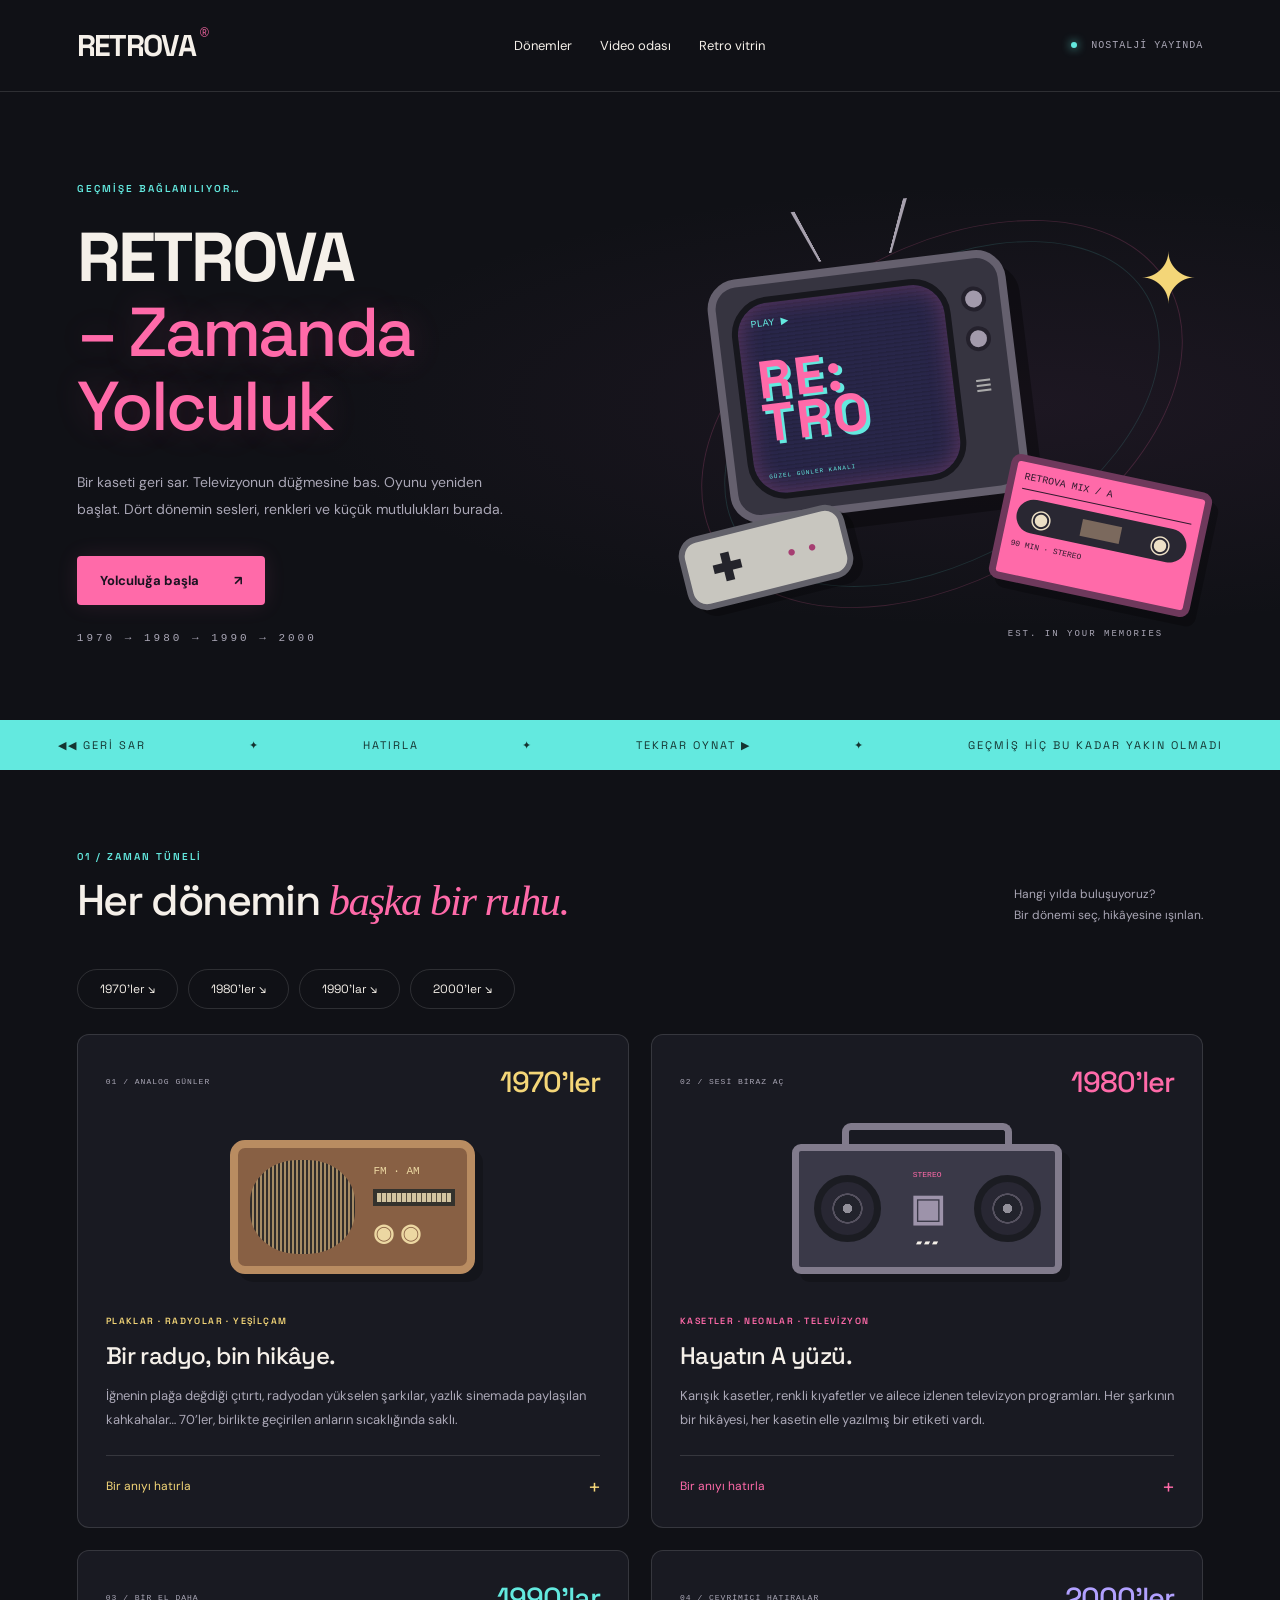
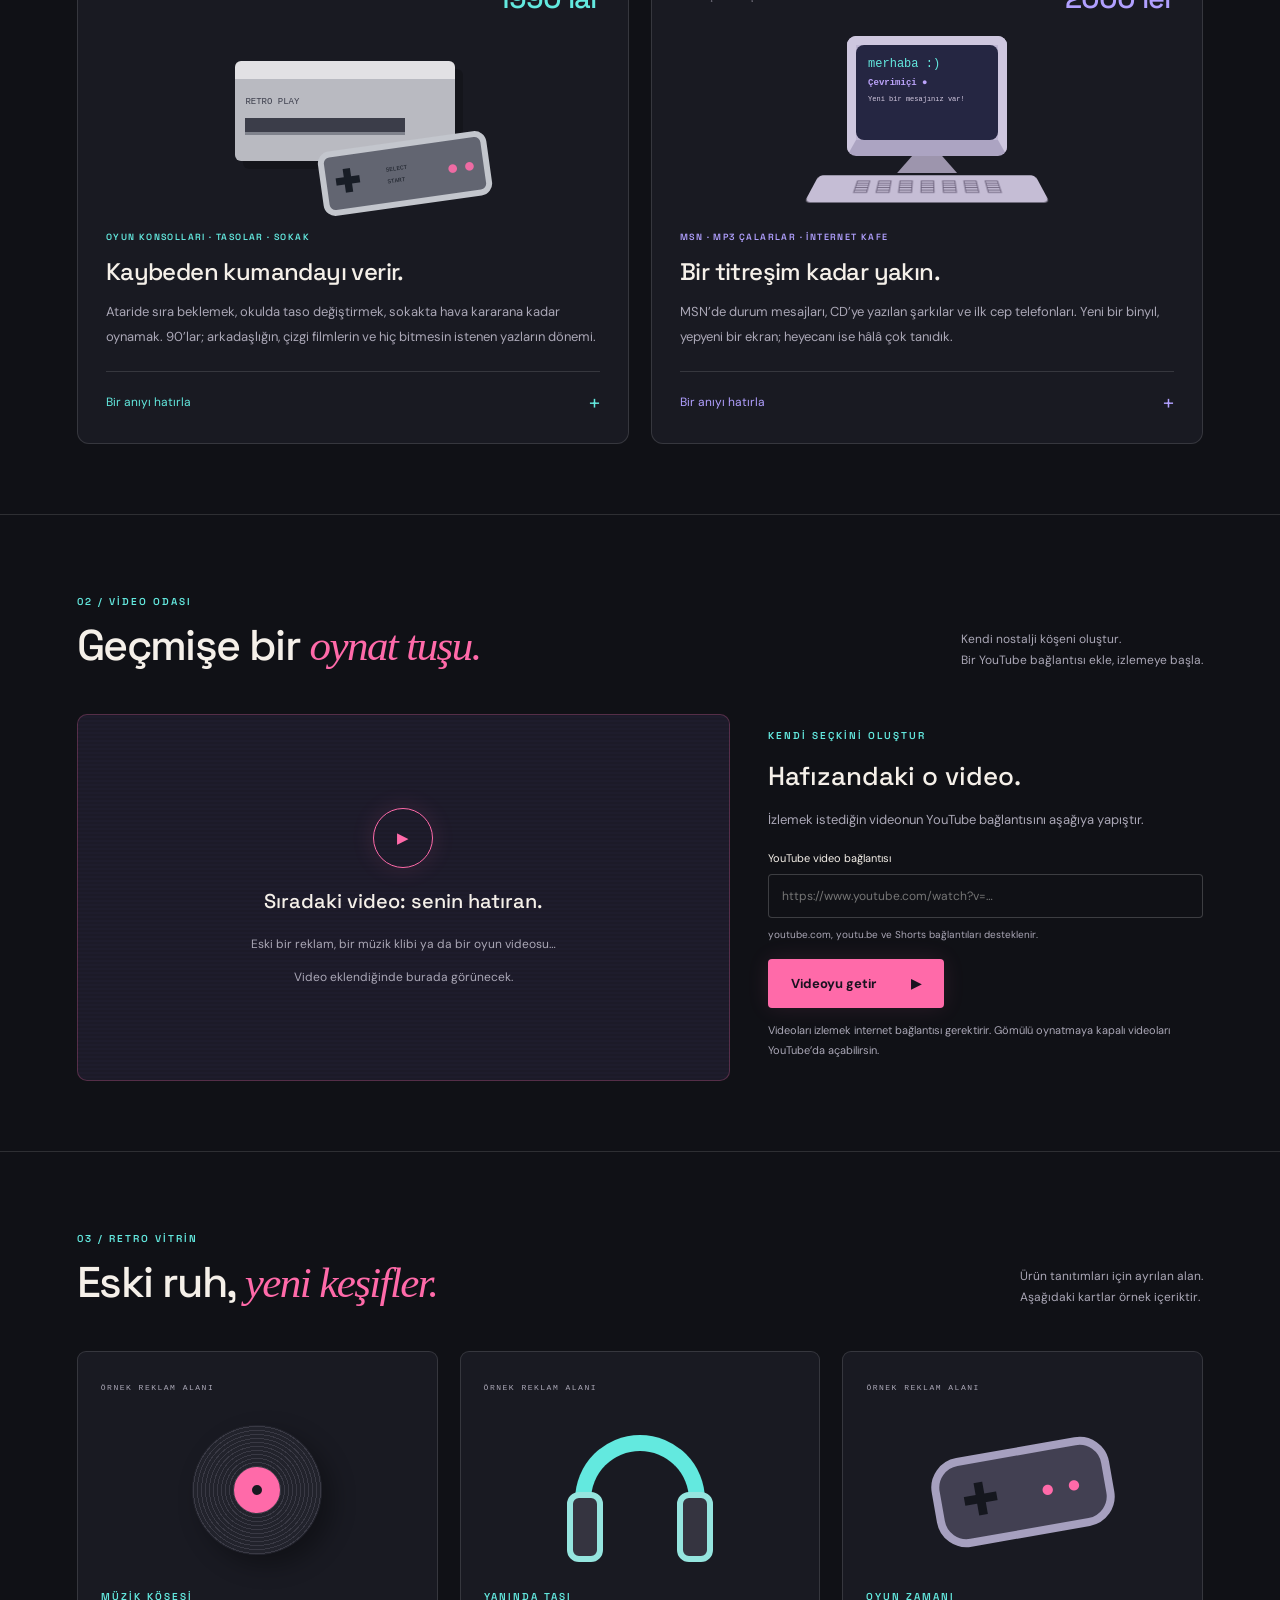
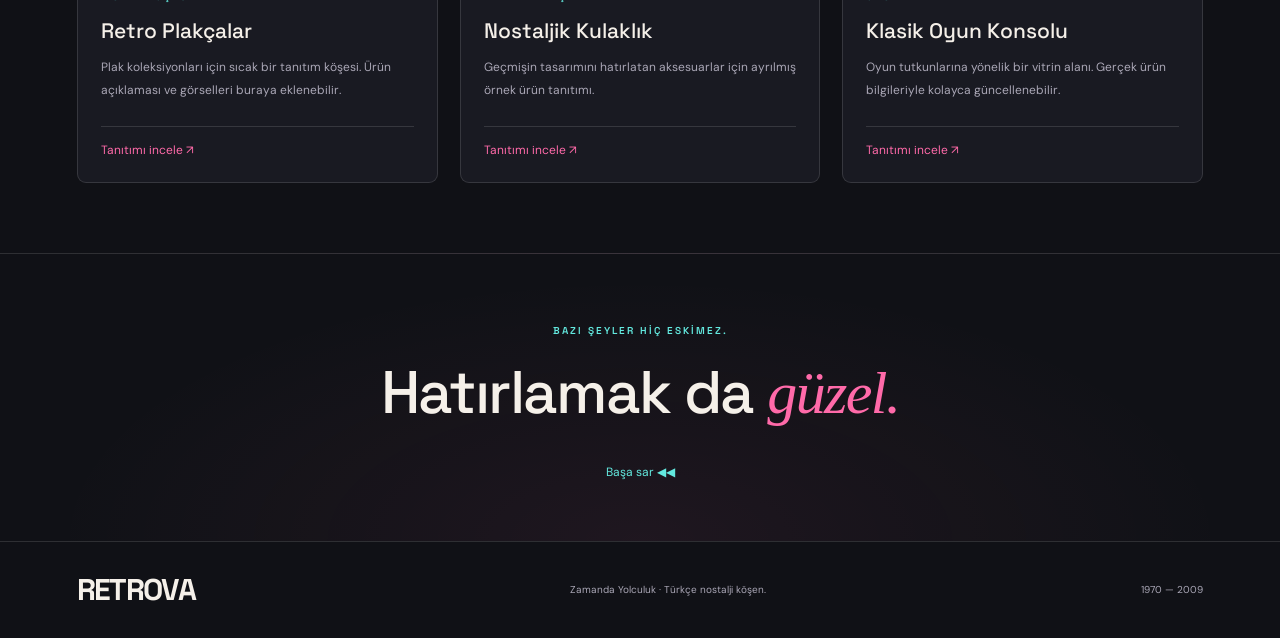
==== index.html @ 40bcacdd "Add files via upload" ====
<!DOCTYPE html>
<html lang="tr">
<head>
  <meta charset="UTF-8">
  <meta name="viewport" content="width=device-width, initial-scale=1.0">
  <meta name="description" content="RETROVA – Zamanda Yolculuk. 1970’lerden 2000’lere müzik, televizyon, oyun ve teknoloji nostaljisi.">
  <title>RETROVA – Zamanda Yolculuk</title>
  <link rel="stylesheet" href="style.css">
  <script src="script.js" defer></script>
</head>
<body>
  <a class="skip-link" href="#donemler">İçeriğe geç</a>
  <header class="header">
    <a class="logo" href="#baslangic">RETROVA<span>®</span></a>
    <nav aria-label="Ana menü"><a href="#donemler">Dönemler</a><a href="#video">Video odası</a><a href="#vitrin">Retro vitrin</a></nav>
    <span class="on-air"><i></i> NOSTALJİ YAYINDA</span>
  </header>
  <main>
    <section class="hero" id="baslangic">
      <div class="hero-copy"><p class="eyebrow">GEÇMİŞE BAĞLANILIYOR…</p><h1>RETROVA <span>– Zamanda<br>Yolculuk</span></h1><p class="intro">Bir kaseti geri sar. Televizyonun düğmesine bas. Oyunu yeniden başlat. Dört dönemin sesleri, renkleri ve küçük mutlulukları burada.</p><a class="button primary" href="#donemler">Yolculuğa başla <span>↗</span></a><p class="hero-note">1970 → 1980 → 1990 → 2000</p></div>
      <div class="hero-art" role="img" aria-label="Neon ışıklı retro televizyon, kaset ve oyun kumandası illüstrasyonu">
        <div class="orbit"></div><span class="art-star">✦</span><div class="tv"><div class="antenna"></div><div class="tv-screen"><span>PLAY ▶</span><strong>RE:<br>TRO</strong><small>GÜZEL GÜNLER KANALI</small></div><div class="tv-controls"><i></i><i></i><b>≡</b></div></div><div class="cassette"><span>RETROVA MIX / A</span><div class="tape-reels">◉ <i></i> ◉</div><small>90 MIN · STEREO</small></div><div class="controller"><b>✚</b><span>● ●</span></div><span class="art-label">EST. IN YOUR MEMORIES</span>
      </div>
    </section>
    <div class="marquee" aria-hidden="true"><span>◀◀ GERİ SAR</span>✦<span>HATIRLA</span>✦<span>TEKRAR OYNAT ▶</span>✦<span>GEÇMİŞ HİÇ BU KADAR YAKIN OLMADI</span></div>
    <section class="section" id="donemler"><div class="section-heading"><div><p class="eyebrow">01 / ZAMAN TÜNELİ</p><h2>Her dönemin <em>başka bir ruhu.</em></h2></div><p>Hangi yılda buluşuyoruz?<br>Bir dönemi seç, hikâyesine ışınlan.</p></div>
      <div class="era-nav" aria-label="Döneme git"><a href="#yetmis">1970’ler ↘</a><a href="#seksen">1980’ler ↘</a><a href="#doksan">1990’lar ↘</a><a href="#ikibin">2000’ler ↘</a></div>
      <div class="era-grid">
        <article class="era-card seventies" id="yetmis"><div class="era-top"><span>01 / ANALOG GÜNLER</span><b>1970’ler</b></div><div class="object radio" role="img" aria-label="Ahşap eski radyo"><div class="radio-speaker"></div><div class="radio-panel"><span>FM · AM</span><i></i><b>◉ ◉</b></div></div><p class="tag">PLAKLAR · RADYOLAR · YEŞİLÇAM</p><h3>Bir radyo, bin hikâye.</h3><p>İğnenin plağa değdiği çıtırtı, radyodan yükselen şarkılar, yazlık sinemada paylaşılan kahkahalar… 70’ler, birlikte geçirilen anların sıcaklığında saklı.</p><button class="memory-button" data-era="70" aria-expanded="false" aria-controls="ani70">Bir anıyı hatırla <span>+</span></button><p class="era-memory" id="ani70" hidden>Radyoda sevdiğin şarkı başlayınca evdeki herkese “Biraz sessiz!” demek…</p></article>
        <article class="era-card eighties" id="seksen"><div class="era-top"><span>02 / SESİ BİRAZ AÇ</span><b>1980’ler</b></div><div class="object boombox" role="img" aria-label="İki hoparlörlü kasetçalar"><div class="boom-handle"></div><i></i><div class="boom-center"><span>STEREO</span><b>▣</b><small>▰ ▰ ▰</small></div><i></i></div><p class="tag">KASETLER · NEONLAR · TELEVİZYON</p><h3>Hayatın A yüzü.</h3><p>Karışık kasetler, renkli kıyafetler ve ailece izlenen televizyon programları. Her şarkının bir hikâyesi, her kasetin elle yazılmış bir etiketi vardı.</p><button class="memory-button" data-era="80" aria-expanded="false" aria-controls="ani80">Bir anıyı hatırla <span>+</span></button><p class="era-memory" id="ani80" hidden>Kasetin sarkan bandını bir kalemle sabırla geri sarmak… Müzik biraz da emekti.</p></article>
        <article class="era-card nineties" id="doksan"><div class="era-top"><span>03 / BİR EL DAHA</span><b>1990’lar</b></div><div class="object console" role="img" aria-label="Kartuşlu oyun konsolu ve kumandası"><div class="console-body"><span>RETRO PLAY</span><i></i><b>●</b></div><div class="gamepad"><b>✚</b><small>SELECT START</small><span>● ●</span></div></div><p class="tag">OYUN KONSOLLARI · TASOLAR · SOKAK</p><h3>Kaybeden kumandayı verir.</h3><p>Ataride sıra beklemek, okulda taso değiştirmek, sokakta hava kararana kadar oynamak. 90’lar; arkadaşlığın, çizgi filmlerin ve hiç bitmesin istenen yazların dönemi.</p><button class="memory-button" data-era="90" aria-expanded="false" aria-controls="ani90">Bir anıyı hatırla <span>+</span></button><p class="era-memory" id="ani90" hidden>Oyun açılmadığında kartuşu çıkarıp yeniden takmak ve bu kez çalışmasını umut etmek…</p></article>
        <article class="era-card thousands" id="ikibin"><div class="era-top"><span>04 / ÇEVRİMİÇİ HATIRALAR</span><b>2000’ler</b></div><div class="object computer" role="img" aria-label="Eski masaüstü bilgisayar"><div class="monitor"><div><span>merhaba :)</span><b>Çevrimiçi ●</b><small>Yeni bir mesajınız var!</small></div></div><div class="monitor-foot"></div><div class="keyboard">▤ ▤ ▤ ▤ ▤ ▤ ▤</div></div><p class="tag">MSN · MP3 ÇALARLAR · İNTERNET KAFE</p><h3>Bir titreşim kadar yakın.</h3><p>MSN’de durum mesajları, CD’ye yazılan şarkılar ve ilk cep telefonları. Yeni bir binyıl, yepyeni bir ekran; heyecanı ise hâlâ çok tanıdık.</p><button class="memory-button" data-era="00" aria-expanded="false" aria-controls="ani00">Bir anıyı hatırla <span>+</span></button><p class="era-memory" id="ani00" hidden>Çevrimiçi olmasını beklediğin arkadaşından gelen o ilk titreşim…</p></article>
      </div>
    </section>
    <section class="video-section section" id="video"><div class="section-heading"><div><p class="eyebrow">02 / VİDEO ODASI</p><h2>Geçmişe bir <em>oynat tuşu.</em></h2></div><p>Kendi nostalji köşeni oluştur.<br>Bir YouTube bağlantısı ekle, izlemeye başla.</p></div><div class="video-layout"><div class="video-stage" id="video-stage"><div class="video-placeholder"><span class="play-symbol">▶</span><h3>Sıradaki video: senin hatıran.</h3><p>Eski bir reklam, bir müzik klibi ya da bir oyun videosu…</p><small>Video eklendiğinde burada görünecek.</small></div></div><div class="video-settings"><span class="tag">KENDİ SEÇKİNİ OLUŞTUR</span><h3>Hafızandaki o video.</h3><p>İzlemek istediğin videonun YouTube bağlantısını aşağıya yapıştır.</p><form id="video-form"><label for="video-url">YouTube video bağlantısı</label><input type="url" id="video-url" placeholder="https://www.youtube.com/watch?v=…" required aria-describedby="video-help video-message"><small id="video-help">youtube.com, youtu.be ve Shorts bağlantıları desteklenir.</small><button class="button primary" type="submit">Videoyu getir <span>▶</span></button></form><p id="video-message" role="status" class="form-message"></p><p class="video-info">Videoları izlemek internet bağlantısı gerektirir. Gömülü oynatmaya kapalı videoları YouTube’da açabilirsin.</p><a id="youtube-link" class="text-link" hidden target="_blank" rel="noopener noreferrer">YouTube’da aç ↗</a></div></div></section>
    <section class="section" id="vitrin"><div class="section-heading"><div><p class="eyebrow">03 / RETRO VİTRİN</p><h2>Eski ruh, <em>yeni keşifler.</em></h2></div><p>Ürün tanıtımları için ayrılan alan.<br>Aşağıdaki kartlar örnek içeriktir.</p></div><div class="products"><article class="product"><span class="ad-label">ÖRNEK REKLAM ALANI</span><div class="product-art vinyl" aria-hidden="true"><i></i></div><span class="tag">MÜZİK KÖŞESİ</span><h3>Retro Plakçalar</h3><p>Plak koleksiyonları için sıcak bir tanıtım köşesi. Ürün açıklaması ve görselleri buraya eklenebilir.</p><button class="product-button" data-product="Retro Plakçalar">Tanıtımı incele ↗</button></article><article class="product"><span class="ad-label">ÖRNEK REKLAM ALANI</span><div class="product-art headphones" aria-hidden="true"><i></i><b></b></div><span class="tag">YANINDA TAŞI</span><h3>Nostaljik Kulaklık</h3><p>Geçmişin tasarımını hatırlatan aksesuarlar için ayrılmış örnek ürün tanıtımı.</p><button class="product-button" data-product="Nostaljik Kulaklık">Tanıtımı incele ↗</button></article><article class="product"><span class="ad-label">ÖRNEK REKLAM ALANI</span><div class="product-art mini-game" aria-hidden="true"><span>✚</span><b>● ●</b></div><span class="tag">OYUN ZAMANI</span><h3>Klasik Oyun Konsolu</h3><p>Oyun tutkunlarına yönelik bir vitrin alanı. Gerçek ürün bilgileriyle kolayca güncellenebilir.</p><button class="product-button" data-product="Klasik Oyun Konsolu">Tanıtımı incele ↗</button></article></div></section>
    <section class="closing"><p class="eyebrow">BAZI ŞEYLER HİÇ ESKİMEZ.</p><h2>Hatırlamak da <em>güzel.</em></h2><a href="#baslangic">Başa sar ◀◀</a></section>
  </main>
  <footer><a href="#baslangic" class="logo">RETROVA</a><p>Zamanda Yolculuk · Türkçe nostalji köşen.</p><span>1970 — 2009</span></footer>
  <dialog id="product-dialog"><button class="dialog-close" aria-label="Tanıtımı kapat">✕</button><p class="eyebrow">ÖRNEK ÜRÜN TANITIMI</p><h2 id="product-title"></h2><p>Bu kart, reklam bölümünün nasıl görüneceğini göstermek için hazırlanmıştır. Gerçek bir satış veya sponsor bağlantısı içermez.</p><p>Ürün fotoğrafı, açıklama, fiyat ve mağaza bağlantısı bu alana eklenebilir.</p><button class="button primary dialog-done">Tamam</button></dialog>
</body></html>
---- style.css ----
@import url('https://fonts.googleapis.com/css2?family=Space+Grotesk:wght@400;500;600;700&family=DM+Sans:wght@400;500;600;700&display=swap');
:root{--bg:#101116;--panel:#191a22;--text:#f5f0e9;--muted:#aaa7b6;--pink:#ff6aa9;--cyan:#63e9df;--yellow:#f4d678;--line:#ffffff20}*{box-sizing:border-box}html{scroll-behavior:smooth;scroll-padding-top:24px}body{margin:0;background:var(--bg);color:var(--text);font:15px 'DM Sans',sans-serif}a{color:inherit;text-decoration:none}button,input{font:inherit}button,a,input{ -webkit-tap-highlight-color:transparent}button{cursor:pointer}a:focus-visible,button:focus-visible,input:focus-visible{outline:3px solid var(--cyan);outline-offset:5px}[hidden]{display:none!important}.skip-link{position:fixed;top:-100px;left:20px;background:var(--cyan);color:var(--bg);padding:15px;z-index:20}.skip-link:focus{top:10px}.header{max-width:1400px;margin:auto;padding:26px 6%;display:flex;align-items:center;justify-content:space-between;border-bottom:1px solid var(--line);gap:20px}.logo{font:700 30px 'Space Grotesk',sans-serif;letter-spacing:-1.7px}.logo span{font:12px sans-serif;vertical-align:top;color:var(--pink);margin-left:5px}nav{display:flex;gap:28px;font-size:13px}nav a:hover{color:var(--pink)}.on-air{font:10px monospace;letter-spacing:1px;color:var(--muted)}.on-air i{display:inline-block;width:6px;height:6px;border-radius:50%;background:var(--cyan);box-shadow:0 0 10px var(--cyan);margin-right:7px}.hero{max-width:1400px;margin:auto;padding:80px 6% 65px;display:grid;grid-template-columns:1.1fr 1fr;gap:30px;align-items:center;background:radial-gradient(ellipse at 80% 50%,#78407620,transparent 50%)}.eyebrow,.tag{font:10px 'Space Grotesk',sans-serif;letter-spacing:2px;color:var(--cyan);font-weight:600}.hero h1{font:700 clamp(44px,5.4vw,77px)/1.08 'Space Grotesk',sans-serif;letter-spacing:-3px;margin:25px 0}.hero h1>span{display:block;font-weight:500;color:var(--pink);text-shadow:0 0 35px #ff6aa929}.intro{max-width:440px;color:var(--muted);line-height:1.9;font-size:14px}.button{display:inline-flex;align-items:center;justify-content:space-between;gap:35px;border:0;padding:16px 23px;border-radius:4px;font-size:13px;font-weight:700}.primary{background:var(--pink);color:#1a1220;box-shadow:0 0 22px #ff6aa91c}.primary:hover{background:#ff8fbe}.hero .button{margin-top:20px}.hero-note{font:11px monospace;letter-spacing:3px;color:var(--muted);margin-top:27px}.hero-art{position:relative;height:390px;isolation:isolate}.orbit{position:absolute;inset:0;border:1px solid #ff6aa92f;border-radius:50%;transform:rotate(-30deg) scaleY(.85)}.orbit:after{content:'';position:absolute;inset:23px;border:1px solid #63e9df22;border-radius:50%}.tv{position:absolute;left:7%;top:45px;width:300px;height:245px;background:#363440;border:8px solid #65606e;border-radius:30px;display:flex;gap:10px;padding:13px;box-shadow:12px 16px 0 #0005;transform:rotate(-7deg)}.antenna{position:absolute;width:90px;height:55px;border-left:3px solid #a6a0ad;border-right:3px solid #a6a0ad;transform:perspective(50px) rotateX(-25deg);top:-63px;left:100px}.tv-screen{flex:1;border-radius:38px;background:repeating-linear-gradient(0deg,#282649 0px,#282649 2px,#242240 3px,#242240 4px);border:6px solid #17171d;padding:14px;display:flex;flex-direction:column;justify-content:space-between;overflow:hidden;box-shadow:inset 0 0 25px #ff6aa944}.tv-screen>span{font:10px monospace;color:var(--cyan)}.tv-screen strong{font:700 53px/.82 'Space Grotesk';letter-spacing:3px;color:var(--pink);text-shadow:3px 3px var(--cyan)}.tv-screen small{font:6px monospace;letter-spacing:1px;color:var(--cyan)}.tv-controls{width:28px;display:flex;align-items:center;flex-direction:column;gap:15px;padding-top:15px}.tv-controls i{width:25px;height:25px;background:#a29aab;border:4px solid #24212c;border-radius:50%}.tv-controls b{font-size:29px;color:#aaa}.cassette{position:absolute;right:0;bottom:10px;width:205px;height:127px;background:var(--pink);border:7px solid #6e395c;border-radius:10px;padding:9px;color:#311a2e;transform:rotate(12deg);box-shadow:8px 8px #0004}.cassette>span{font:10px monospace;border-bottom:1px solid #311a2e;display:block;padding-bottom:6px}.tape-reels{display:flex;align-items:center;justify-content:space-around;background:#292732;color:#ece0c6;margin-top:8px;border-radius:20px;font-size:25px;height:34px}.tape-reels i{width:40px;height:17px;background:#7b695d}.cassette small{font:8px monospace}.controller{position:absolute;bottom:14px;left:0;background:#c8c6bf;border:6px solid #62616a;border-radius:20px;width:170px;height:75px;transform:rotate(-14deg);display:flex;align-items:center;justify-content:space-around;box-shadow:8px 8px #0004}.controller b{color:#24242b;font-size:37px}.controller span{color:#a63e72;letter-spacing:4px}.art-star{position:absolute;right:5px;top:15px;color:var(--yellow);font-size:70px}.art-label{position:absolute;bottom:-30px;right:40px;font:9px monospace;letter-spacing:2px;color:var(--muted)}.marquee{display:flex;justify-content:space-around;gap:24px;padding:18px;background:var(--cyan);color:#153531;font:11px 'Space Grotesk';letter-spacing:2px;white-space:nowrap;overflow:hidden}.section{max-width:1400px;margin:auto;padding:70px 6%}.section-heading{display:flex;justify-content:space-between;align-items:end;gap:25px;margin-bottom:30px}h2{font:500 clamp(28px,3.4vw,43px)/1.2 'Space Grotesk';letter-spacing:-1.6px;margin:12px 0}h2 em{font-family:Georgia,serif;font-weight:400;color:var(--pink)}.section-heading>p{font-size:12px;line-height:1.8;color:var(--muted)}.era-nav{display:flex;gap:10px;flex-wrap:wrap;margin-bottom:25px}.era-nav a{font:12px 'Space Grotesk';padding:11px 22px;border:1px solid var(--line);border-radius:30px}.era-nav a:hover{background:var(--cyan);color:var(--bg)}.era-grid{display:grid;grid-template-columns:1fr 1fr;gap:22px}.era-card{border:1px solid var(--line);border-radius:12px;padding:28px;background:var(--panel);scroll-margin-top:24px;--accent:var(--yellow)}.eighties{--accent:var(--pink)}.nineties{--accent:var(--cyan)}.thousands{--accent:#b1a0ff}.era-top{display:flex;justify-content:space-between;align-items:center;gap:15px}.era-top>span{font:8px monospace;letter-spacing:1px;color:var(--muted)}.era-top>b{font:500 29px 'Space Grotesk';letter-spacing:-1px;color:var(--accent)}.era-card .tag{font-size:9px;color:var(--accent);letter-spacing:1.4px}.era-card h3{font:500 24px 'Space Grotesk';letter-spacing:-.6px;margin:13px 0}.era-card>p:not(.tag){font-size:13px;line-height:1.9;color:var(--muted)}.memory-button{display:flex;justify-content:space-between;align-items:center;width:100%;border:0;border-top:1px solid var(--line);background:transparent;color:var(--accent);font-size:12px;padding:17px 0 0;margin-top:22px}.memory-button span{font-size:20px}.era-memory{border-left:2px solid var(--accent);padding-left:15px}.object{height:170px;margin:20px auto 25px;position:relative;background:radial-gradient(ellipse,var(--accent),transparent 65%);background-size:100% 100%}.radio{width:245px;height:134px;background:#886044;border:8px solid #b98c61;border-radius:15px;display:flex;padding:12px;gap:18px;margin-top:40px;margin-bottom:41px;box-shadow:8px 8px #0003}.radio-speaker{width:105px;background:repeating-linear-gradient(90deg,#312d2a 0 2px,#a68c65 2px 4px);border-radius:45%}.radio-panel{flex:1;display:flex;flex-direction:column;justify-content:space-around;color:#ecd7a2}.radio-panel span{font:11px monospace}.radio-panel i{height:17px;background:repeating-linear-gradient(90deg,#d2c4a0 0 4px,#554c3d 4px 5px);border:4px solid #34322d}.radio-panel b{font-size:24px}.boombox{display:flex;align-items:center;justify-content:space-around;width:270px;height:130px;margin-top:44px;margin-bottom:41px;background:#3a3948;border:7px solid #817b8c;border-radius:9px;box-shadow:8px 8px #0003}.boom-handle{position:absolute;top:-28px;left:43px;right:43px;height:25px;border:7px solid #817b8c;border-bottom:0;border-radius:9px 9px 0 0}.boombox>i{width:67px;height:67px;border:7px solid #1b1c22;border-radius:50%;background:radial-gradient(#92909a 0 12%,#22232c 13% 35%,#55515f 36% 40%,#282733 41%)}.boom-center{display:flex;flex-direction:column;align-items:center;gap:5px}.boom-center span{font:8px monospace;color:var(--pink)}.boom-center b{font-size:37px;color:#9d93aa}.boom-center small{font-size:8px}.console{width:265px;background:none}.console-body{position:absolute;left:15px;top:25px;width:220px;height:100px;background:#b9bac1;border-top:18px solid #e2e1e4;border-radius:6px;padding:10px;color:#3c3e4c;box-shadow:8px 8px #0003}.console-body span{font:9px monospace}.console-body i{display:block;width:160px;height:17px;margin-top:9px;background:#3b3d49;border-bottom:3px solid #7f828c}.console-body>b{position:absolute;right:10px;bottom:12px;color:#ff5c8e;font-size:10px}.gamepad{position:absolute;right:-5px;bottom:0;width:170px;height:65px;background:#626571;border:6px solid #c3c6cd;border-radius:12px;display:flex;align-items:center;justify-content:space-between;padding:8px;color:#181d26;transform:rotate(-8deg)}.gamepad>b{font-size:31px}.gamepad>small{font:6px monospace;max-width:34px;line-height:2}.gamepad>span{font-size:20px;color:#ee6ba3}.computer{width:230px;background:none}.monitor{width:160px;height:120px;margin:auto;background:#beb6d3;border:9px solid #cec7df;border-bottom:16px solid #aca4c2;border-radius:9px}.monitor>div{height:100%;background:#252642;border-radius:8px;display:flex;flex-direction:column;padding:12px;gap:7px;font-family:monospace}.monitor span{color:var(--cyan);font-size:12px}.monitor b{font-size:9px;color:#bca4fb}.monitor small{font-size:7px;color:#d5cbe2}.monitor-foot{height:17px;width:60px;margin:auto;background:#9d95ad;clip-path:polygon(25% 0,75% 0,100% 100%,0 100%)}.keyboard{background:#c5bdd5;color:#6e647e;text-align:center;font-size:18px;border-radius:5px;transform:perspective(100px) rotateX(25deg);height:30px}.video-section{border-top:1px solid var(--line);border-bottom:1px solid var(--line)}.video-layout{display:grid;grid-template-columns:1.5fr 1fr;gap:38px;align-items:center}.video-stage{aspect-ratio:16/9;border:1px solid #ff6aa940;border-radius:10px;overflow:hidden;background:repeating-linear-gradient(0deg,#1c1a28 0 2px,#1e1c2c 2px 4px);display:grid;place-items:center}.video-placeholder{text-align:center;padding:20px}.play-symbol{display:grid;place-items:center;width:60px;height:60px;border:1px solid var(--pink);border-radius:50%;margin:auto;color:var(--pink);box-shadow:0 0 25px #ff6aa91f}.video-placeholder h3{font:500 20px 'Space Grotesk'}.video-placeholder p,.video-placeholder small{color:var(--muted);font-size:12px;line-height:1.7}.video-stage iframe{width:100%;height:100%;border:0}.video-settings h3{font:500 26px 'Space Grotesk';margin:15px 0}.video-settings p{font-size:13px;line-height:1.8;color:var(--muted)}label{font-size:11px;display:block;margin:20px 0 9px}input{width:100%;background:#101116;border:1px solid #ffffff30;color:var(--text);padding:13px;border-radius:4px;min-width:0;font-size:12px}form small{display:block;color:var(--muted);font-size:10px;line-height:1.5;margin:9px 0 17px}.video-info{font-size:11px!important}.form-message{color:var(--cyan)!important}.text-link{font-size:12px;color:var(--pink);text-decoration:underline}.products{display:grid;grid-template-columns:repeat(3,1fr);gap:22px}.product{border:1px solid var(--line);background:var(--panel);border-radius:9px;padding:23px}.ad-label{font:8px monospace;letter-spacing:1.5px;color:var(--muted)}.product h3{font:500 21px 'Space Grotesk';margin:12px 0}.product>p{font-size:12px;color:var(--muted);line-height:1.9}.product-button{border:0;border-top:1px solid var(--line);background:transparent;color:var(--pink);padding:15px 0 0;text-align:left;width:100%;margin-top:12px;font-size:12px}.product-art{height:160px;margin:15px auto;position:relative}.vinyl{display:grid;place-items:center}.vinyl i{width:130px;height:130px;border-radius:50%;background:repeating-radial-gradient(#22232c 0 3px,#393944 3px 4px);box-shadow:10px 10px 25px #0005;position:relative}.vinyl i:after{content:'';position:absolute;inset:42px;border:18px solid var(--pink);background:#181920;border-radius:50%}.headphones{width:130px;border:16px solid var(--cyan);border-bottom:0;border-radius:80px 80px 0 0;height:115px;margin-top:40px;margin-bottom:35px}.headphones i,.headphones b{position:absolute;bottom:-12px;background:#353440;border:6px solid #95e5df;width:36px;height:70px;border-radius:12px;left:-24px}.headphones b{left:auto;right:-24px}.mini-game{width:180px;height:90px;border:8px solid #a6a0bf;background:#424052;display:flex;align-items:center;justify-content:space-around;border-radius:30px;margin-top:52px;margin-bottom:48px;transform:rotate(-10deg)}.mini-game span{font-size:45px;color:#15171e}.mini-game b{font-size:24px;letter-spacing:3px;color:var(--pink)}.closing{padding:60px 6%;text-align:center;border-top:1px solid var(--line);background:radial-gradient(ellipse at bottom,#ff6aa910,transparent 65%)}.closing h2{font-size:clamp(35px,5vw,60px);margin:20px}.closing a{display:inline-block;margin-top:15px;color:var(--cyan);font-size:12px}footer{max-width:1400px;margin:auto;border-top:1px solid var(--line);padding:28px 6%;display:flex;justify-content:space-between;align-items:center;gap:20px}footer p,footer>span{font-size:10px;color:var(--muted)}dialog{max-width:480px;width:calc(100% - 32px);padding:36px;background:var(--panel);color:var(--text);border:1px solid var(--pink);border-radius:12px}dialog::backdrop{background:#000b;backdrop-filter:blur(5px)}dialog h2{font-size:28px}dialog>p:not(.eyebrow){font-size:14px;color:var(--muted);line-height:1.9}.dialog-close{position:absolute;right:13px;top:12px;background:transparent;color:var(--text);border:0;padding:6px}.dialog-done{margin-top:10px}@media(min-width:1500px){.hero{padding-top:100px;padding-bottom:90px}}@media(max-width:900px){.on-air{display:none}.hero{grid-template-columns:1fr 1fr;gap:10px;padding-top:55px}.hero-art{transform:scale(.82);transform-origin:center;min-width:340px;margin-left:-30px}.hero h1{font-size:48px}.section-heading{align-items:start}.section-heading>p{max-width:220px}.video-layout{grid-template-columns:1fr}.products{gap:12px}.product{padding:17px}}@media(max-width:650px){.header{padding:21px 5%;flex-wrap:wrap;justify-content:center;gap:18px}.logo{font-size:27px}nav{font-size:12px;gap:22px}.hero{padding:45px 6% 30px;grid-template-columns:1fr}.hero h1{font-size:51px}.hero-art{width:340px;min-width:0;max-width:100%;margin:0 auto;height:360px;transform:scale(.88)}.tv{width:280px;left:0}.cassette{right:-12px}.art-label{bottom:-20px;right:10px}.hero-note{font-size:10px;letter-spacing:2px}.marquee{justify-content:flex-start;font-size:9px}.section{padding:45px 6%}.section-heading{display:block;margin-bottom:24px}.section-heading>p{max-width:none}.era-grid,.products{grid-template-columns:1fr}.era-card{padding:23px}.era-nav{gap:7px}.era-nav a{padding:10px 13px;font-size:11px}.video-layout{gap:25px}.video-placeholder h3{font-size:17px}.video-placeholder p{font-size:11px}.play-symbol{height:43px;width:43px}.product{padding:24px}.product-art{margin-top:15px}.headphones{margin-top:40px}.mini-game{margin-top:52px}footer{flex-direction:column;text-align:center;gap:8px}.closing{padding:40px 6%}}@media(prefers-reduced-motion:reduce){html{scroll-behavior:auto}}

/* Pages hazırlığı: dar ekranlarda içerik taşmasını önle. */
.hero-copy,.hero-art,.era-card,.video-settings,.video-stage,.product{min-width:0}
.video-stage{width:100%}
.video-settings{overflow-wrap:anywhere}
@media(max-width:900px) and (min-width:651px){.hero{grid-template-columns:minmax(0,1.1fr) minmax(0,1fr)}.hero-art{min-width:0}.tv{max-width:90%}.hero h1{font-size:clamp(34px,5.2vw,48px)}}
@media(max-width:360px){.hero h1{font-size:clamp(38px,13vw,46px)}.hero-art{transform:scale(.76);transform-origin:center}.era-top{flex-wrap:wrap;gap:8px}.radio,.boombox,.console,.computer{max-width:100%}.boombox>i{width:54px;height:54px;flex-shrink:0}.console-body{max-width:90%}.era-card h3{overflow-wrap:break-word}}
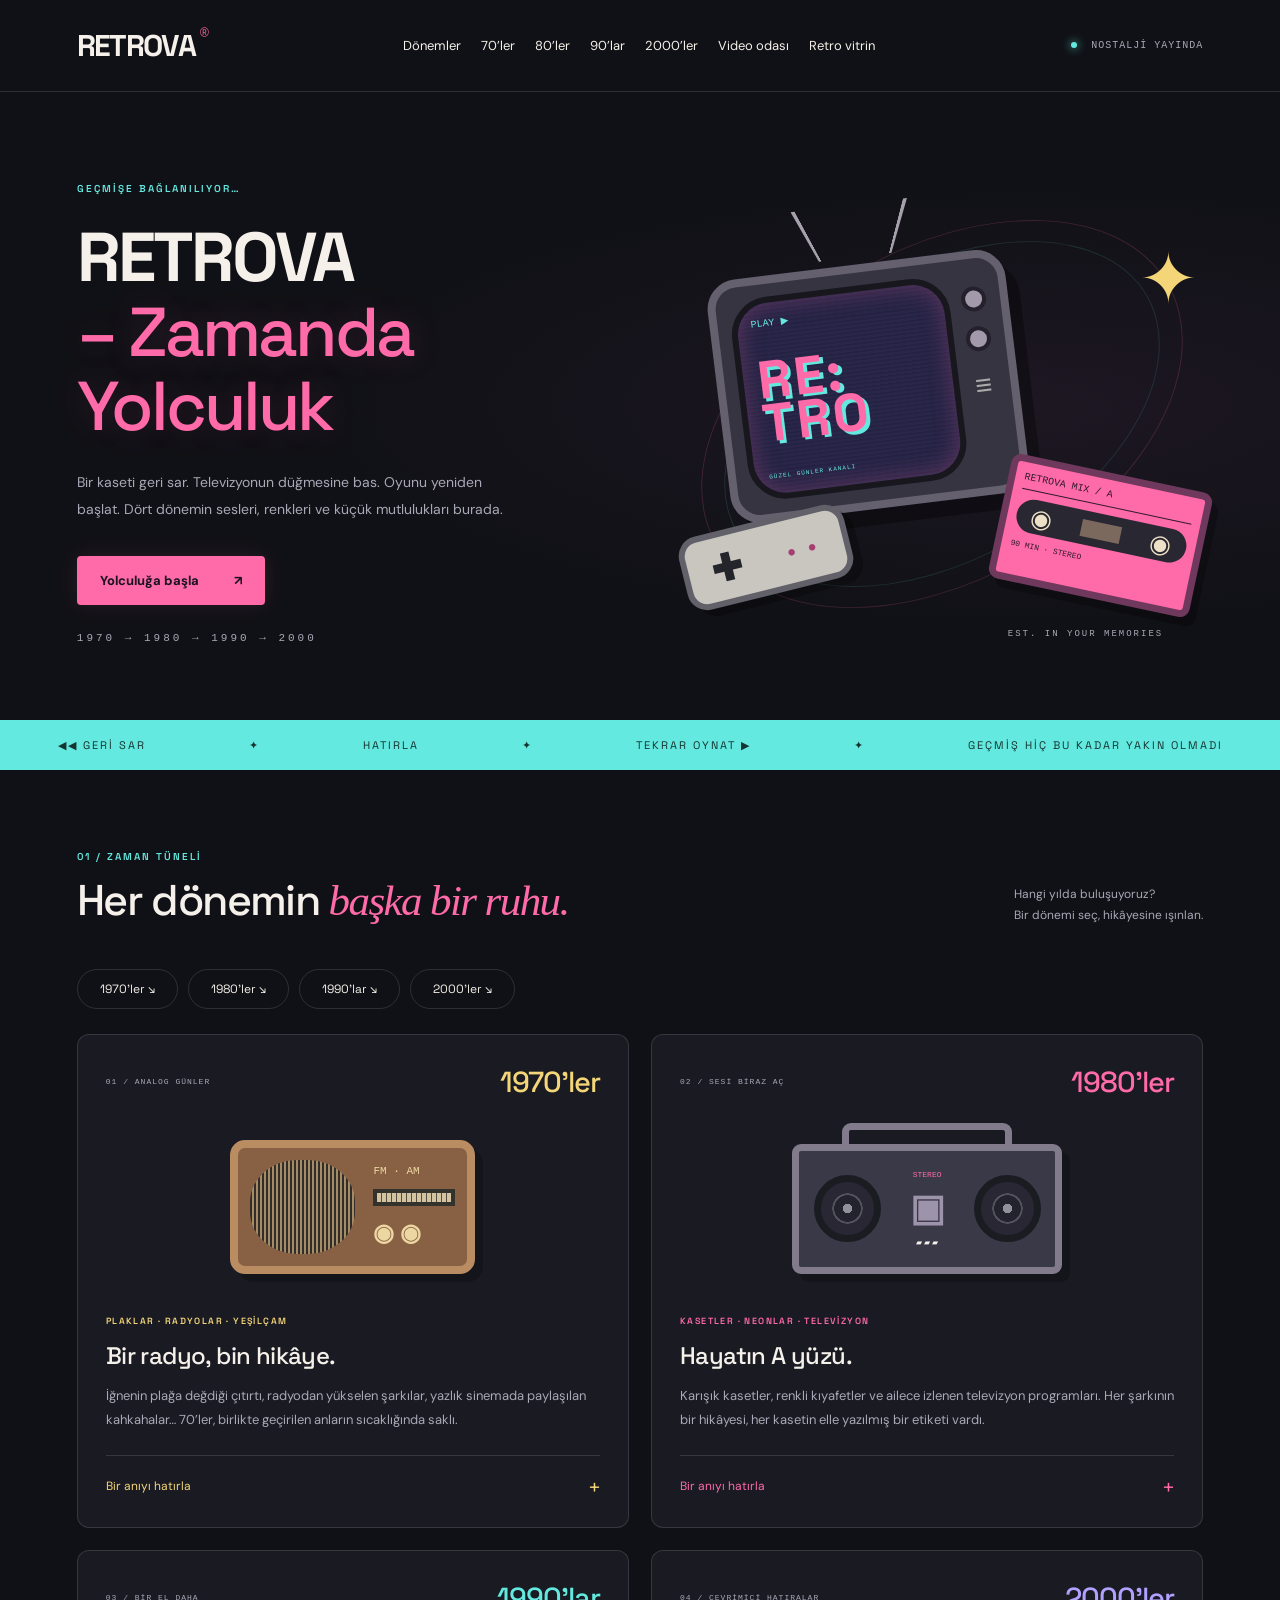
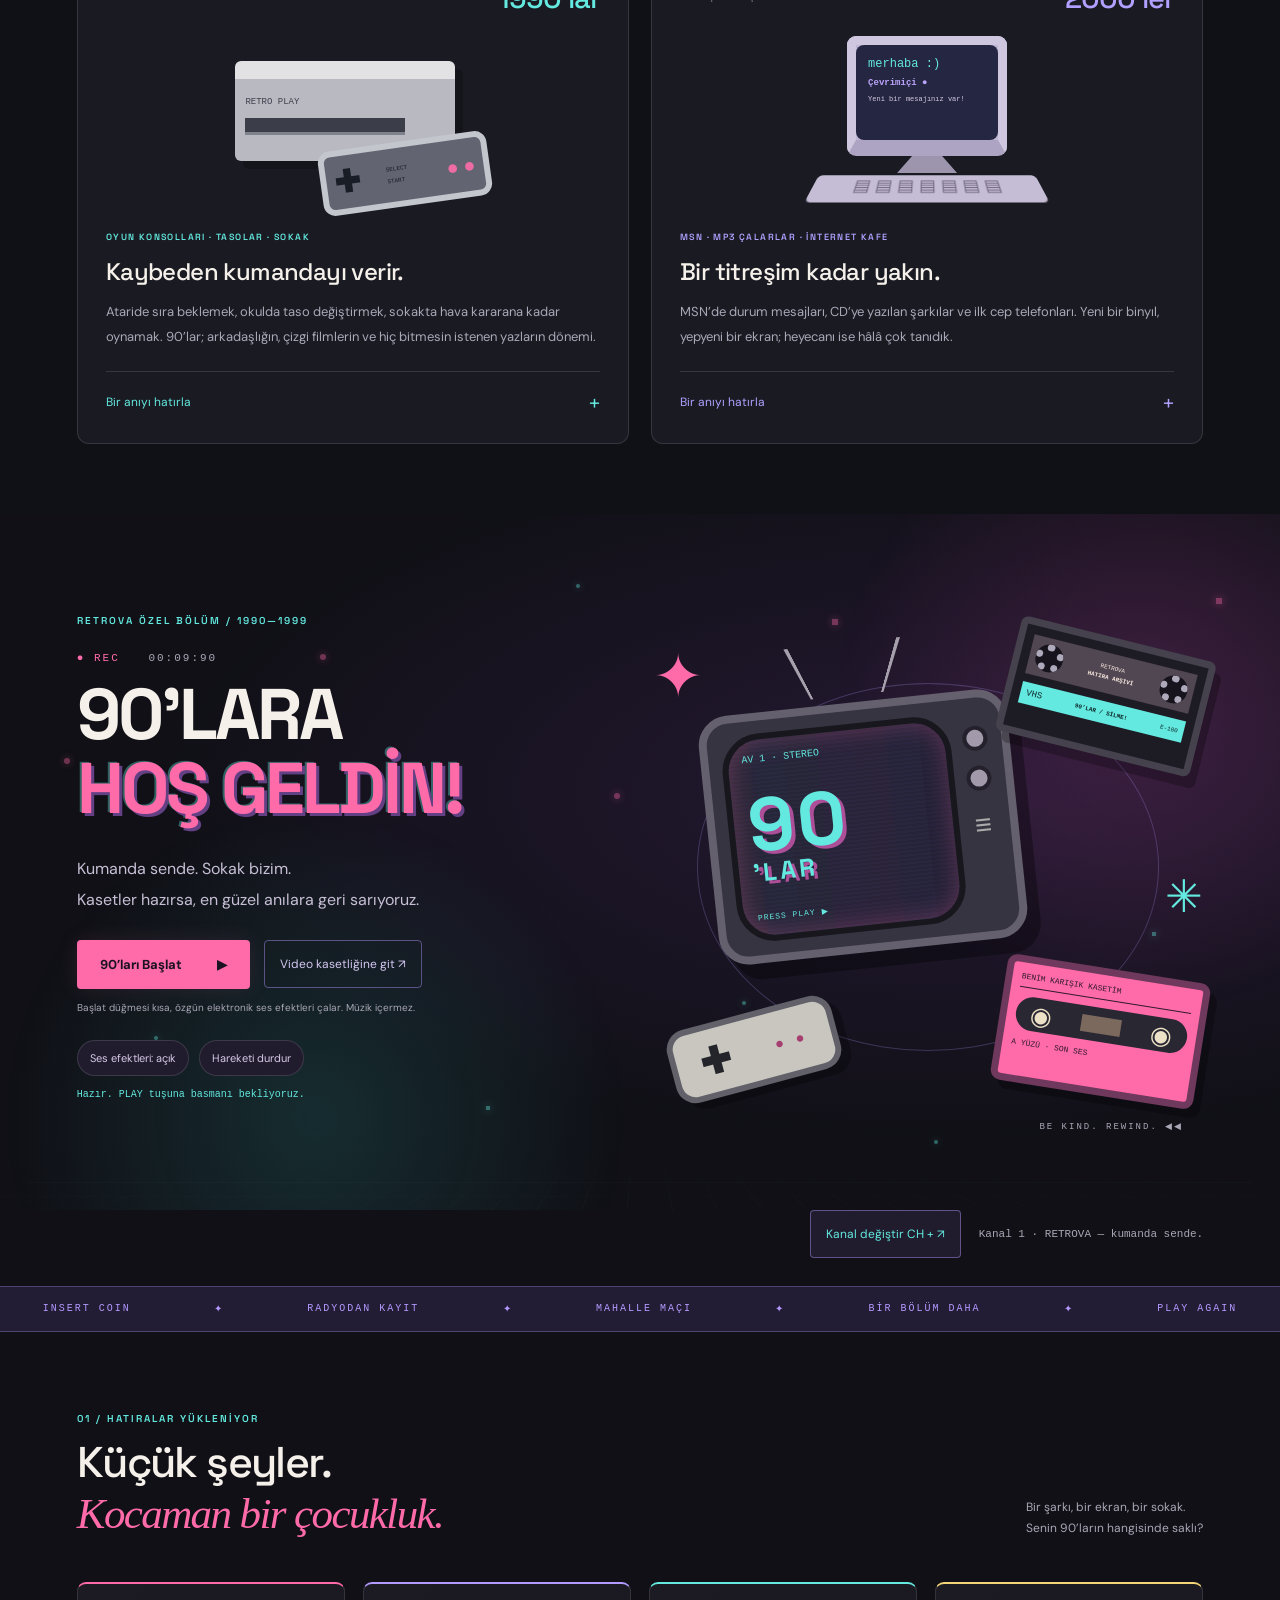
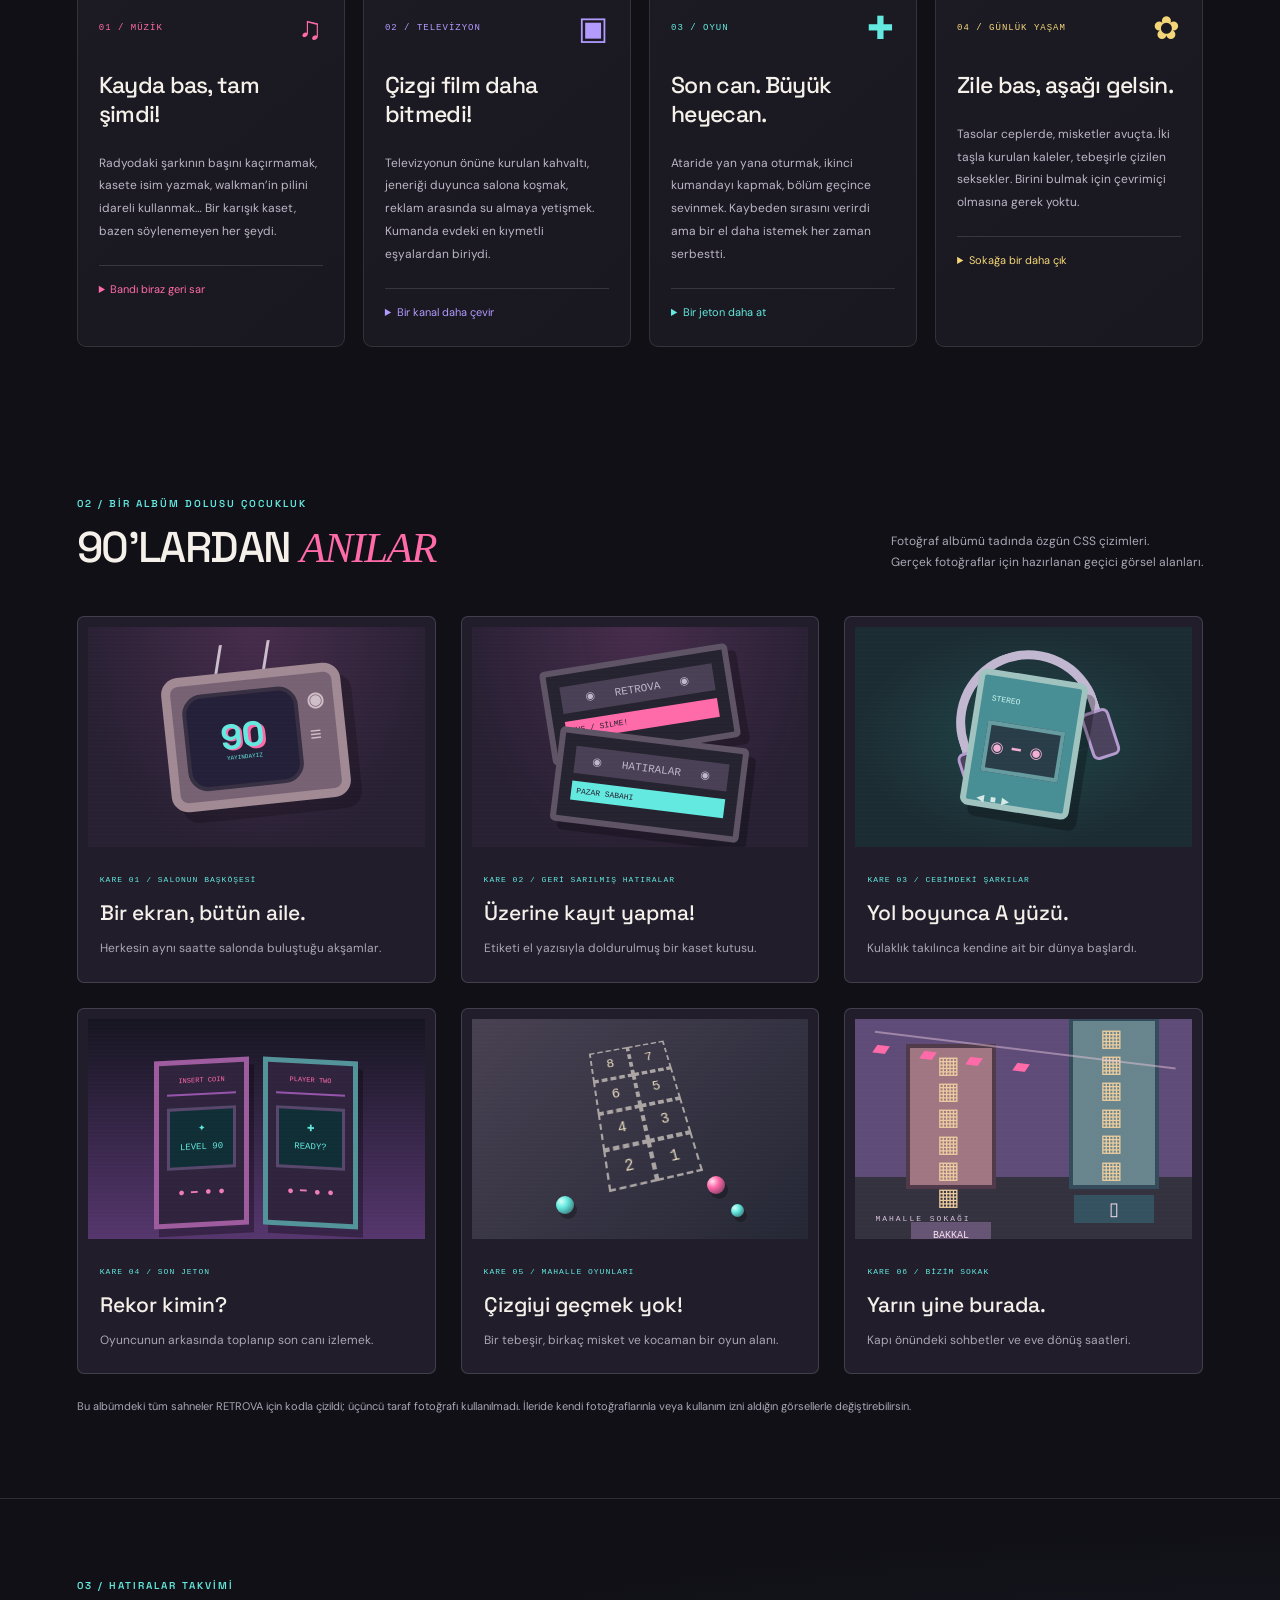
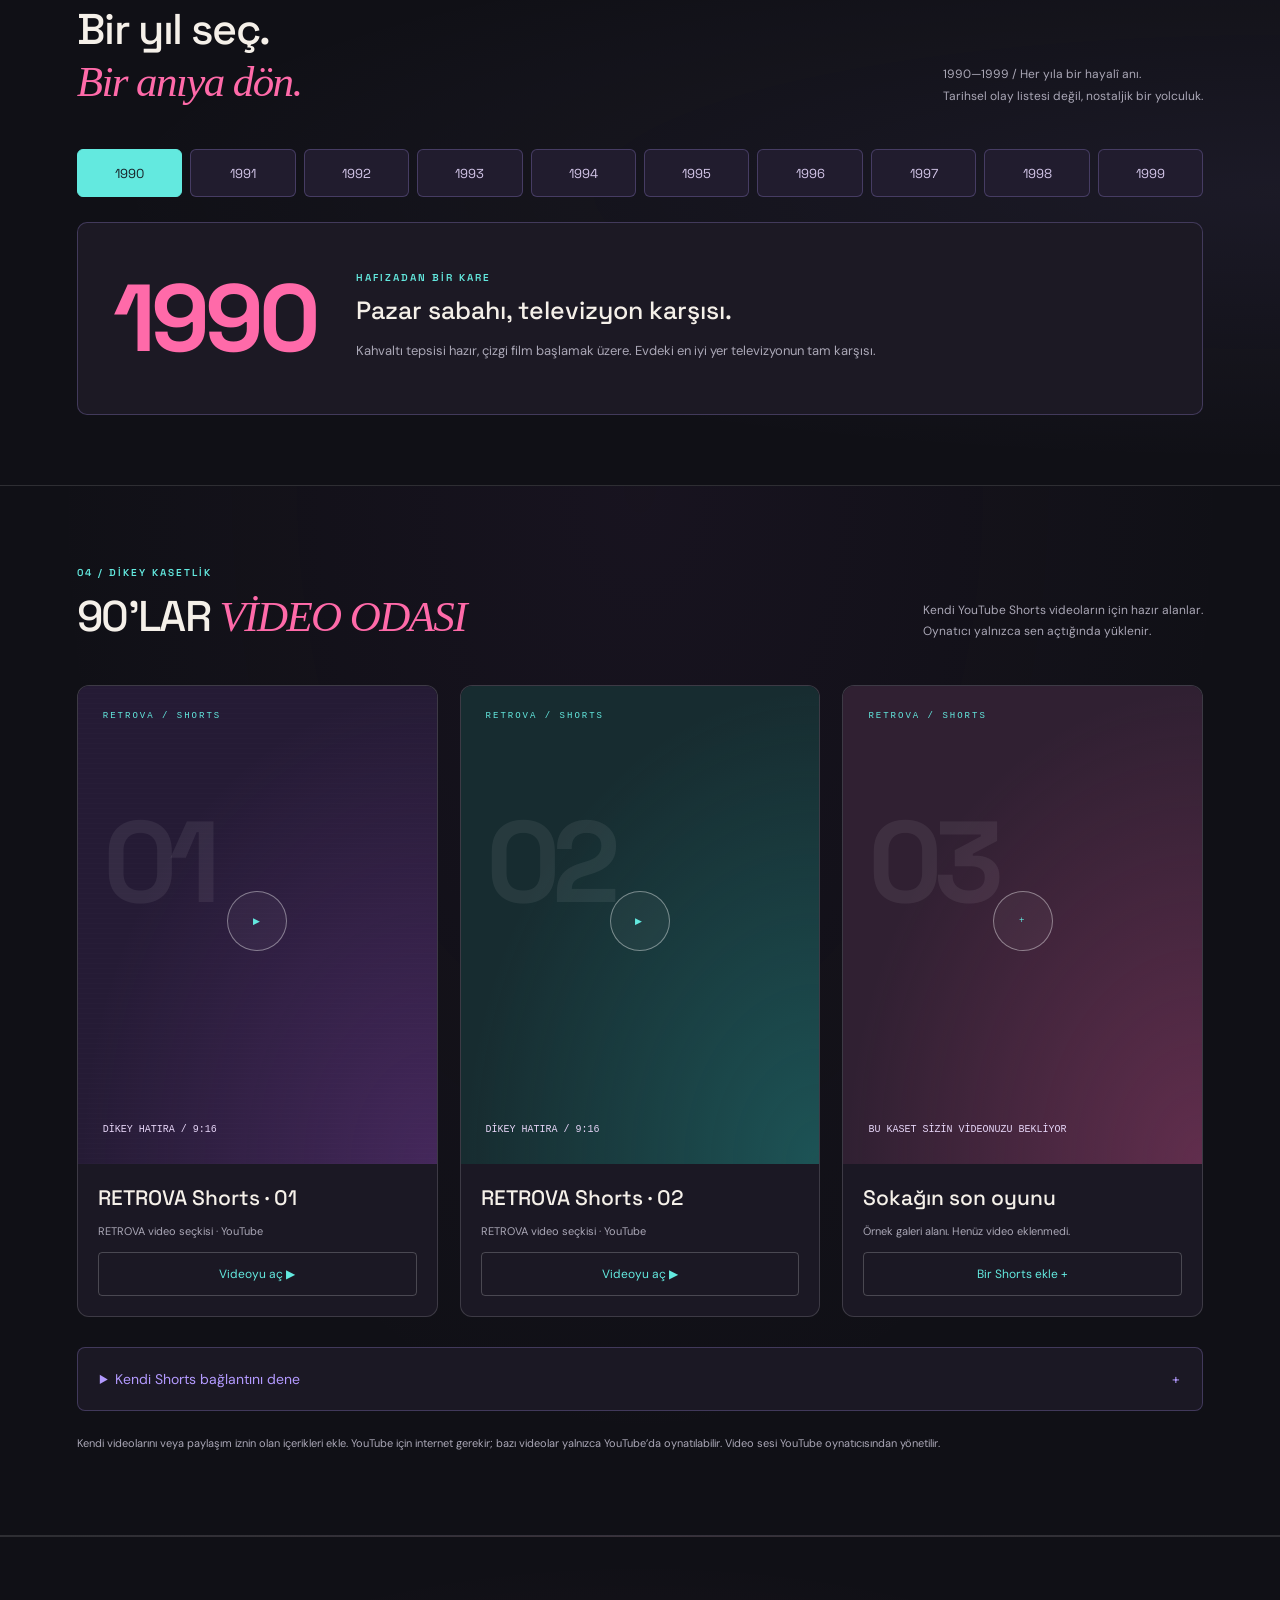
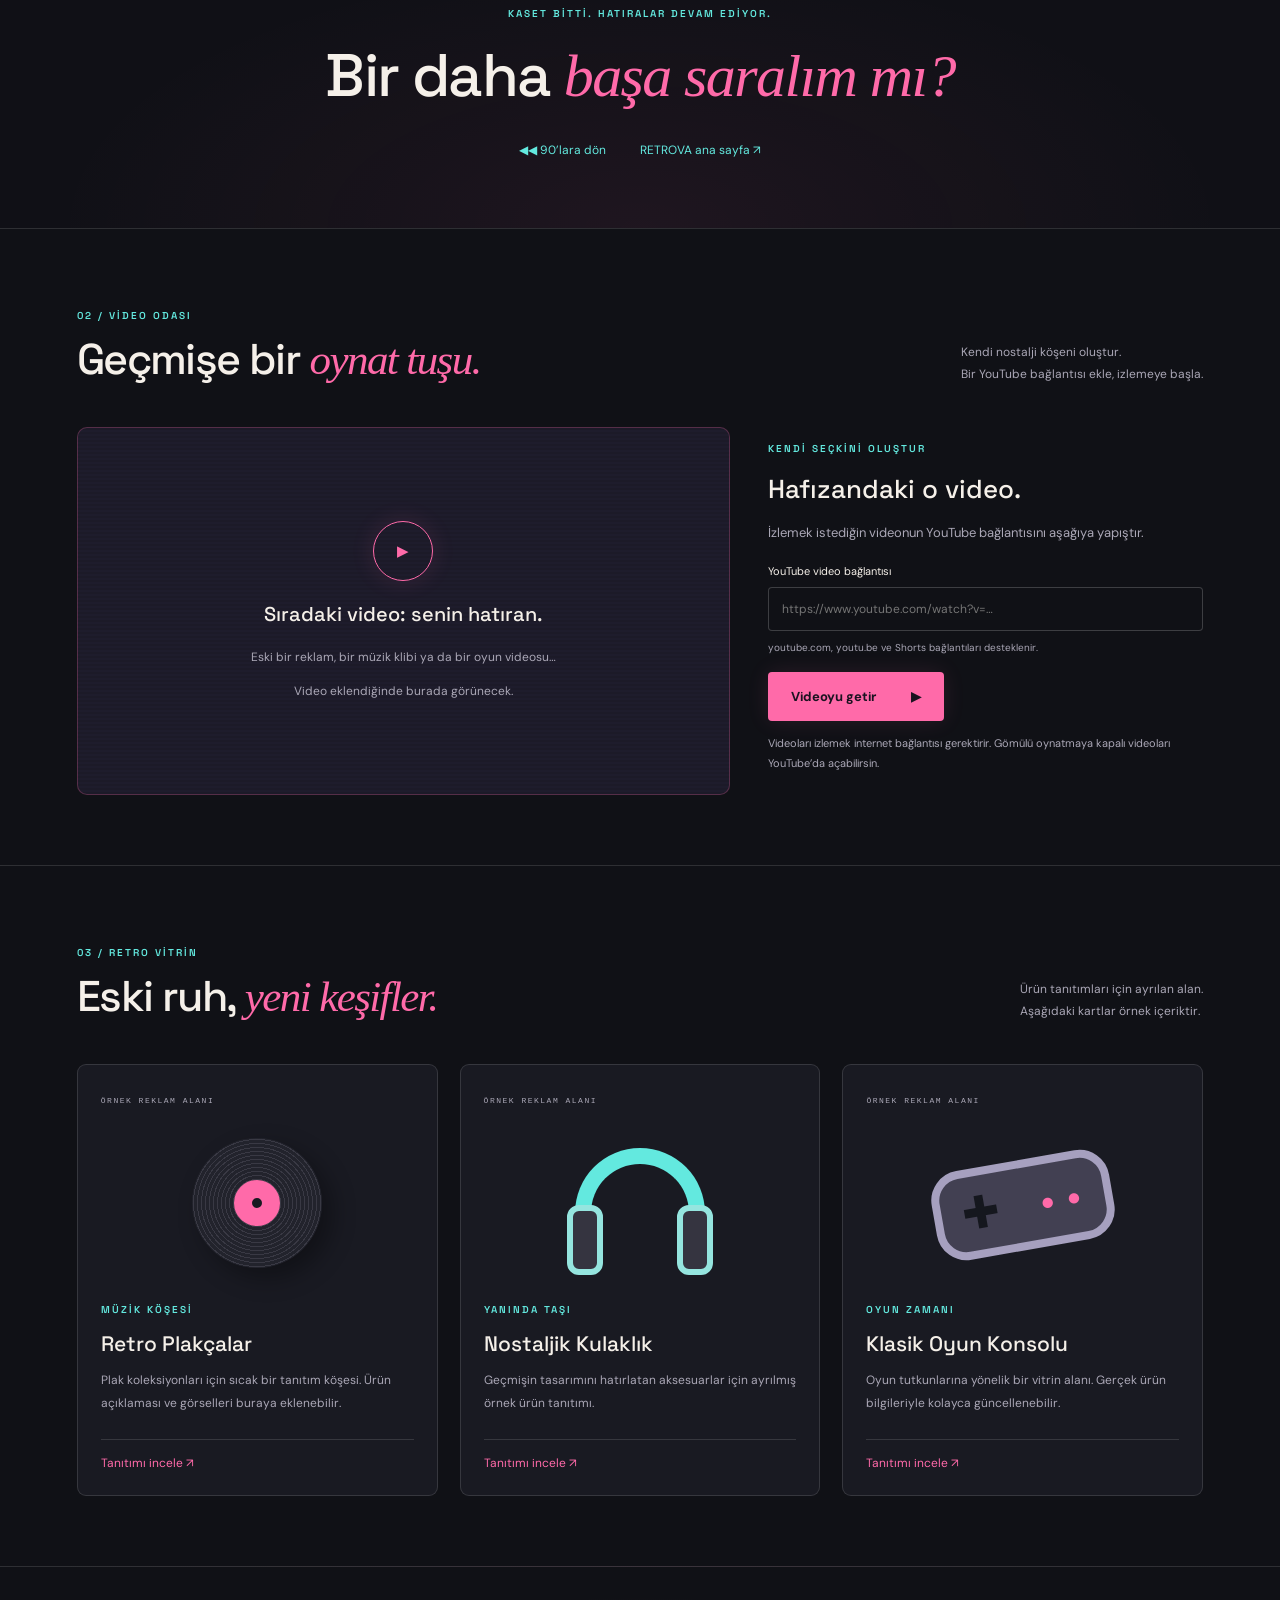
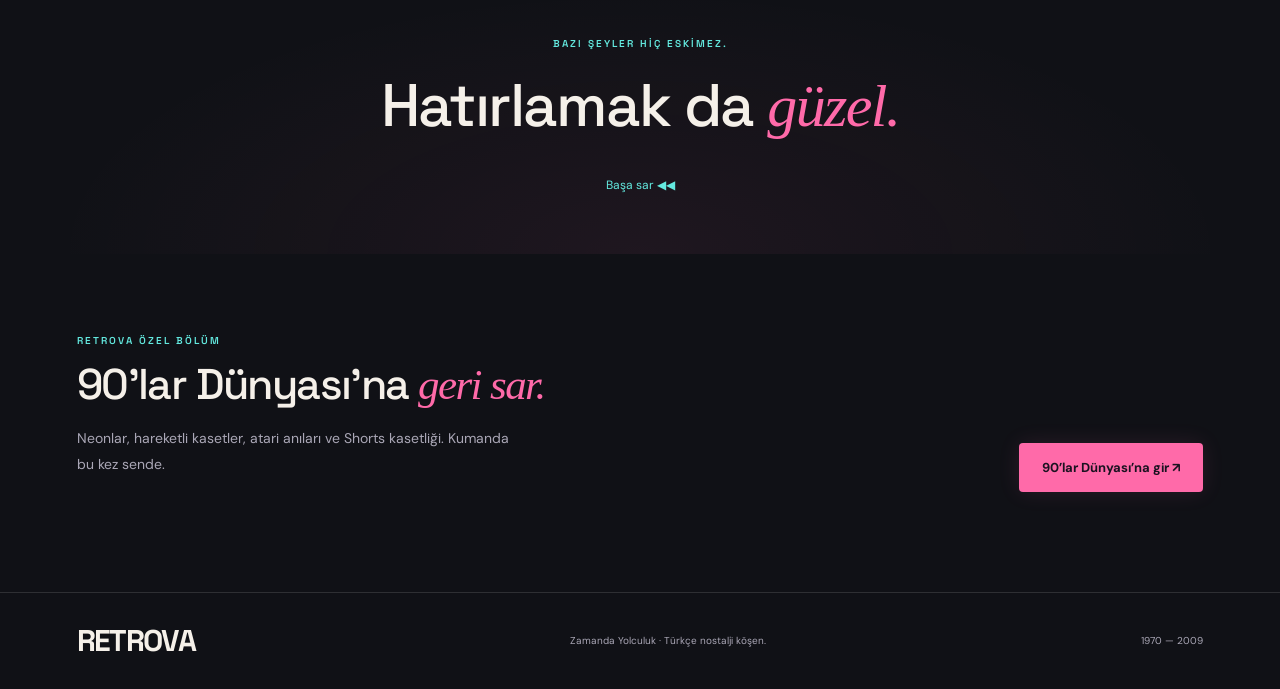
==== commit 58e380ca: "Add files via upload" ====
--- a/index.html
+++ b/index.html
@@ -6,13 +6,15 @@
   <meta name="description" content="RETROVA – Zamanda Yolculuk. 1970’lerden 2000’lere müzik, televizyon, oyun ve teknoloji nostaljisi.">
   <title>RETROVA – Zamanda Yolculuk</title>
   <link rel="stylesheet" href="style.css">
+  <link rel="stylesheet" href="90lar.css">
   <script src="script.js" defer></script>
+  <script src="90lar.js" defer></script>
 </head>
 <body>
   <a class="skip-link" href="#donemler">İçeriğe geç</a>
   <header class="header">
     <a class="logo" href="#baslangic">RETROVA<span>®</span></a>
-    <nav aria-label="Ana menü"><a href="#donemler">Dönemler</a><a href="#video">Video odası</a><a href="#vitrin">Retro vitrin</a></nav>
+    <nav aria-label="Ana menü"><a href="#donemler">Dönemler</a><a href="#yetmis">70’ler</a><a href="#seksen">80’ler</a><a href="#dunya90">90’lar</a><a href="#ikibin">2000’ler</a><a href="#video">Video odası</a><a href="#vitrin">Retro vitrin</a></nav>
     <span class="on-air"><i></i> NOSTALJİ YAYINDA</span>
   </header>
   <main>
@@ -32,9 +34,61 @@
         <article class="era-card thousands" id="ikibin"><div class="era-top"><span>04 / ÇEVRİMİÇİ HATIRALAR</span><b>2000’ler</b></div><div class="object computer" role="img" aria-label="Eski masaüstü bilgisayar"><div class="monitor"><div><span>merhaba :)</span><b>Çevrimiçi ●</b><small>Yeni bir mesajınız var!</small></div></div><div class="monitor-foot"></div><div class="keyboard">▤ ▤ ▤ ▤ ▤ ▤ ▤</div></div><p class="tag">MSN · MP3 ÇALARLAR · İNTERNET KAFE</p><h3>Bir titreşim kadar yakın.</h3><p>MSN’de durum mesajları, CD’ye yazılan şarkılar ve ilk cep telefonları. Yeni bir binyıl, yepyeni bir ekran; heyecanı ise hâlâ çok tanıdık.</p><button class="memory-button" data-era="00" aria-expanded="false" aria-controls="ani00">Bir anıyı hatırla <span>+</span></button><p class="era-memory" id="ani00" hidden>Çevrimiçi olmasını beklediğin arkadaşından gelen o ilk titreşim…</p></article>
       </div>
     </section>
+
+    <section id="dunya90" class="world90" data-world90 aria-labelledby="welcome90">
+    <section class="n90-hero" aria-labelledby="welcome90">
+      <div class="n90-grid" aria-hidden="true"></div>
+      <div class="n90-lights" aria-hidden="true"><i></i><i></i></div>
+      <div class="n90-particles" aria-hidden="true"><i></i><i></i><i></i><i></i><i></i><i></i><i></i><i></i><i></i><i></i><i></i><i></i></div>
+      <div class="n90-boot-ring" aria-hidden="true"></div>
+      <div class="n90-copy"><p class="eyebrow">RETROVA ÖZEL BÖLÜM / 1990—1999</p><div class="n90-stamp">● REC <span>00:09:90</span></div><h2 id="welcome90">90'LARA<br><span>HOŞ GELDİN!</span></h2><p class="n90-intro">Kumanda sende. Sokak bizim.<br>Kasetler hazırsa, en güzel anılara geri sarıyoruz.</p><div class="n90-actions"><button id="start90" class="button primary">90’ları Başlat <span>▶</span></button><a href="#shorts" class="n90-outline">Video kasetliğine git ↗</a></div><p class="n90-hint">Başlat düğmesi kısa, özgün elektronik ses efektleri çalar. Müzik içermez.</p><div class="n90-controls"><button id="mute90" aria-pressed="false">Ses efektleri: açık</button><button id="motion90" aria-pressed="false">Hareketi durdur</button></div><p id="status90" class="n90-status" role="status">Hazır. PLAY tuşuna basmanı bekliyoruz.</p></div>
+      <div class="n90-scene" role="img" aria-label="Neon bir 90’lar köşesi: eski televizyon, VHS, müzik kaseti ve atari kumandası">
+        <span class="n90-star n90-star-one">✦</span><span class="n90-star n90-star-two">✳</span>
+        <div class="n90-tv tv"><div class="antenna"></div><div class="tv-screen"><span id="channel-label90">AV 1 · STEREO</span><strong>90<span>’LAR</span></strong><small id="screen90">PRESS PLAY ▶</small></div><div class="tv-controls"><i></i><i></i><b>≡</b></div></div>
+        <div class="n90-vhs"><div class="n90-vhs-windows"><i></i><span>RETROVA<br><b>HATIRA ARŞİVİ</b></span><i></i></div><div class="n90-vhs-label">VHS <b>90’LAR / SİLME!</b><small>E-180</small></div></div>
+        <div class="n90-tape cassette"><span>BENİM KARIŞIK KASETİM</span><div class="tape-reels">◉ <i></i> ◉</div><small>A YÜZÜ · SON SES</small></div>
+        <div class="n90-game controller"><b>✚</b><span>● ●</span></div><span class="n90-scene-label">BE KIND. REWIND. ◀◀</span>
+      </div>
+    </section>
+    <div class="n90-channel-controls"><button id="channel90" class="n90-outline" type="button">Kanal değiştir CH + ↗</button><p id="channel-status90" role="status">Kanal 1 · RETROVA — kumanda sende.</p></div>
+    <div class="n90-band" aria-hidden="true"><span>INSERT COIN</span>✦<span>RADYODAN KAYIT</span>✦<span>MAHALLE MAÇI</span>✦<span>BİR BÖLÜM DAHA</span>✦<span>PLAY AGAIN</span></div>
+    <section class="section n90-memories" id="anilar" aria-labelledby="memories90"><div class="section-heading"><div><p class="eyebrow">01 / HATIRALAR YÜKLENİYOR</p><h2 id="memories90">Küçük şeyler.<br><em>Kocaman bir çocukluk.</em></h2></div><p>Bir şarkı, bir ekran, bir sokak.<br>Senin 90’ların hangisinde saklı?</p></div>
+      <div class="n90-memory-grid">
+        <article class="n90-memory" style="--memory-color:var(--pink)"><div class="n90-memory-top"><span>01 / MÜZİK</span><b aria-hidden="true">♫</b></div><h3>Kayda bas, tam şimdi!</h3><p>Radyodaki şarkının başını kaçırmamak, kasete isim yazmak, walkman’in pilini idareli kullanmak… Bir karışık kaset, bazen söylenemeyen her şeydi.</p><details><summary>Bandı biraz geri sar</summary><p>En sevdiğin şarkının bittiği yeri ezbere bilmek. Sonra aynı şarkı için yine başa dönmek.</p></details></article>
+        <article class="n90-memory" style="--memory-color:var(--purple)"><div class="n90-memory-top"><span>02 / TELEVİZYON</span><b aria-hidden="true">▣</b></div><h3>Çizgi film daha bitmedi!</h3><p>Televizyonun önüne kurulan kahvaltı, jeneriği duyunca salona koşmak, reklam arasında su almaya yetişmek. Kumanda evdeki en kıymetli eşyalardan biriydi.</p><details><summary>Bir kanal daha çevir</summary><p>Ertesi sabah okulda herkesin aynı sahneyi konuşması. “Dün akşam izledin mi?” ile başlayan dostluklar.</p></details></article>
+        <article class="n90-memory" style="--memory-color:var(--cyan)"><div class="n90-memory-top"><span>03 / OYUN</span><b aria-hidden="true">✚</b></div><h3>Son can. Büyük heyecan.</h3><p>Ataride yan yana oturmak, ikinci kumandayı kapmak, bölüm geçince sevinmek. Kaybeden sırasını verirdi ama bir el daha istemek her zaman serbestti.</p><details><summary>Bir jeton daha at</summary><p>Oyunu kaydetmek yok. Akşam yemeğine kadar son bölüme yetişmek var. “Kapatma, daha bitirmedim!”</p></details></article>
+        <article class="n90-memory" style="--memory-color:var(--yellow)"><div class="n90-memory-top"><span>04 / GÜNLÜK YAŞAM</span><b aria-hidden="true">✿</b></div><h3>Zile bas, aşağı gelsin.</h3><p>Tasolar ceplerde, misketler avuçta. İki taşla kurulan kaleler, tebeşirle çizilen seksekler. Birini bulmak için çevrimiçi olmasına gerek yoktu.</p><details><summary>Sokağa bir daha çık</summary><p>Pencereden adın seslenene kadar oyun. Eve dönerken verilen son söz: “Yarın yine aynı saatte!”</p></details></article>
+      </div>
+    </section>
+    <section class="section n90-album" id="album" aria-labelledby="album90"><div class="section-heading"><div><p class="eyebrow">02 / BİR ALBÜM DOLUSU ÇOCUKLUK</p><h2 id="album90">90'LARDAN <em>ANILAR</em></h2></div><p>Fotoğraf albümü tadında özgün CSS çizimleri.<br>Gerçek fotoğraflar için hazırlanan geçici görsel alanları.</p></div>
+      <div class="n90-photo-grid">
+        <figure class="n90-photo"><div class="n90-picture pic-tv" role="img" aria-label="Antenli eski televizyonun özgün çizimi"><div class="album-tv"><span>90<br><small>YAYINDAYIZ</small></span><b>◉<br>≡</b></div></div><figcaption><small>KARE 01 / SALONUN BAŞKÖŞESİ</small><h3>Bir ekran, bütün aile.</h3><p>Herkesin aynı saatte salonda buluştuğu akşamlar.</p></figcaption></figure>
+        <figure class="n90-photo"><div class="n90-picture pic-vhs" role="img" aria-label="Üst üste VHS kasetlerinin özgün çizimi"><div class="album-vhs"><span>◉ &nbsp; RETROVA &nbsp; ◉</span><b>VHS / SİLME!</b></div><div class="album-vhs second"><span>◉ &nbsp; HATIRALAR &nbsp; ◉</span><b>PAZAR SABAHI</b></div></div><figcaption><small>KARE 02 / GERİ SARILMIŞ HATIRALAR</small><h3>Üzerine kayıt yapma!</h3><p>Etiketi el yazısıyla doldurulmuş bir kaset kutusu.</p></figcaption></figure>
+        <figure class="n90-photo"><div class="n90-picture pic-walkman" role="img" aria-label="Kulaklıklı taşınabilir kasetçaların özgün çizimi"><div class="album-headband"></div><div class="album-walkman"><small>STEREO</small><span>◉ ━ ◉</span><b>◀ ■ ▶</b></div></div><figcaption><small>KARE 03 / CEBİMDEKİ ŞARKILAR</small><h3>Yol boyunca A yüzü.</h3><p>Kulaklık takılınca kendine ait bir dünya başlardı.</p></figcaption></figure>
+        <figure class="n90-photo"><div class="n90-picture pic-arcade" role="img" aria-label="Neon ışıklı atari salonunun özgün çizimi"><div class="album-arcade"><b>INSERT COIN</b><span>✦<br>LEVEL 90</span><small>● ━ ● ●</small></div><div class="album-arcade second"><b>PLAYER TWO</b><span>✚<br>READY?</span><small>● ━ ● ●</small></div></div><figcaption><small>KARE 04 / SON JETON</small><h3>Rekor kimin?</h3><p>Oyuncunun arkasında toplanıp son canı izlemek.</p></figcaption></figure>
+        <figure class="n90-photo"><div class="n90-picture pic-games" role="img" aria-label="Tebeşirle çizilmiş seksek ve renkli misketlerin özgün çizimi"><div class="album-hopscotch"><span>8</span><span>7</span><span>6</span><span>5</span><span>4</span><span>3</span><span>2</span><span>1</span></div><i></i><i></i><i></i></div><figcaption><small>KARE 05 / MAHALLE OYUNLARI</small><h3>Çizgiyi geçmek yok!</h3><p>Bir tebeşir, birkaç misket ve kocaman bir oyun alanı.</p></figcaption></figure>
+        <figure class="n90-photo"><div class="n90-picture pic-street" role="img" aria-label="Bakkalı, apartmanları ve çamaşır ipiyle hayalî 90’lar sokağının özgün çizimi"><div class="album-building"><span>▦ ▦<br>▦ ▦<br>▦ ▦</span><b>BAKKAL</b></div><div class="album-building second"><span>▦ ▦<br>▦ ▦<br>▦ ▦</span><b>▯</b></div><div class="album-clothes">▰ ▰ ▰ ▰</div><small>MAHALLE SOKAĞI</small></div><figcaption><small>KARE 06 / BİZİM SOKAK</small><h3>Yarın yine burada.</h3><p>Kapı önündeki sohbetler ve eve dönüş saatleri.</p></figcaption></figure>
+      </div>
+      <p class="n90-gallery-note">Bu albümdeki tüm sahneler RETROVA için kodla çizildi; üçüncü taraf fotoğrafı kullanılmadı. İleride kendi fotoğraflarınla veya kullanım izni aldığın görsellerle değiştirebilirsin.</p>
+    </section>
+    <section class="section n90-timeline" id="zaman" aria-labelledby="timeline90"><div class="section-heading"><div><p class="eyebrow">03 / HATIRALAR TAKVİMİ</p><h2 id="timeline90">Bir yıl seç.<br><em>Bir anıya dön.</em></h2></div><p>1990—1999 / Her yıla bir hayalî anı.<br>Tarihsel olay listesi değil, nostaljik bir yolculuk.</p></div>
+      <div class="n90-years" role="group" aria-label="Anı yılı seç"><button type="button" data-year90="1990" aria-pressed="true">1990</button><button type="button" data-year90="1991" aria-pressed="false">1991</button><button type="button" data-year90="1992" aria-pressed="false">1992</button><button type="button" data-year90="1993" aria-pressed="false">1993</button><button type="button" data-year90="1994" aria-pressed="false">1994</button><button type="button" data-year90="1995" aria-pressed="false">1995</button><button type="button" data-year90="1996" aria-pressed="false">1996</button><button type="button" data-year90="1997" aria-pressed="false">1997</button><button type="button" data-year90="1998" aria-pressed="false">1998</button><button type="button" data-year90="1999" aria-pressed="false">1999</button></div>
+      <article class="n90-year-story" aria-live="polite" aria-atomic="true"><span id="year-number90">1990</span><div><p class="eyebrow">HAFIZADAN BİR KARE</p><h3 id="year-title90">Pazar sabahı, televizyon karşısı.</h3><p id="year-copy90">Kahvaltı tepsisi hazır, çizgi film başlamak üzere. Evdeki en iyi yer televizyonun tam karşısı.</p></div></article>
+    </section>
+    <section class="section n90-gallery" id="shorts" aria-labelledby="shorts90"><div class="section-heading"><div><p class="eyebrow">04 / DİKEY KASETLİK</p><h2 id="shorts90">90'LAR <em>VİDEO ODASI</em></h2></div><p>Kendi YouTube Shorts videoların için hazır alanlar.<br>Oynatıcı yalnızca sen açtığında yüklenir.</p></div>
+      <div id="shorts-grid" class="n90-shorts-grid"></div>
+      <noscript><p>Video galerisini kullanmak için JavaScript’i etkinleştir. Anıları okumaya devam edebilirsin.</p></noscript>
+      <details class="n90-editor"><summary>Kendi Shorts bağlantını dene <span>+</span></summary><p>Eklediklerin yalnızca bu tarayıcıda saklanır; herkese açık galeriye gönderilmez. Kalıcı site seçkisi için <code>90lar.js</code> dosyasındaki <code>RETROVA_SHORTS</code> listesini düzenleyebilirsin.</p><form id="shorts-form"><div><label for="shorts-title">Video başlığı</label><input id="shorts-title" maxlength="70" placeholder="Örneğin: Mahalle maçına dönüş" required></div><div><label for="shorts-url">YouTube Shorts bağlantısı</label><input id="shorts-url" type="url" placeholder="https://www.youtube.com/shorts/…" required></div><button class="button primary" type="submit">Kasetliğime ekle +</button></form><p id="shorts-status" role="status"></p><button id="clear-shorts" class="n90-text-button" type="button">Bu tarayıcıya eklediğim videoları temizle</button></details>
+      <p class="n90-gallery-note">Kendi videolarını veya paylaşım iznin olan içerikleri ekle. YouTube için internet gerekir; bazı videolar yalnızca YouTube’da oynatılabilir. Video sesi YouTube oynatıcısından yönetilir.</p>
+    </section>
+    <section class="closing"><p class="eyebrow">KASET BİTTİ. HATIRALAR DEVAM EDİYOR.</p><h2>Bir daha <em>başa saralım mı?</em></h2><a href="#welcome90">◀◀ 90’lara dön</a> <a href="#baslangic">RETROVA ana sayfa ↗</a></section>
+  
+<dialog id="shorts-dialog" class="n90-dialog" aria-labelledby="shorts-dialog-title"><button class="dialog-close" id="close-shorts" aria-label="Videoyu kapat">✕</button><h2 id="shorts-dialog-title">RETROVA Shorts</h2><div id="shorts-player" class="n90-player"></div><p id="shorts-playback-help">Oynatmak için bu penceredeki YouTube oynatıcısının ▶ düğmesine bas. 101 veya 150 hatası, video sahibinin site içinde oynatmaya izin vermediğini belirtir; bu kısıtlama aşılamaz. 153 hatası, oynatıcı isteğinde yönlendiren sayfa veya istemci kimliği eksikliğiyle ilgilidir; dosyayı çift tıklamak yerine yerel bir HTTP sunucusunda test et. Burada dış sayfa veya yeni sekme açan bağlantı bulunmaz. YouTube oynatıcısının kendi bağlantıları YouTube tarafından yönetilir.</p></dialog>
+    </section>
     <section class="video-section section" id="video"><div class="section-heading"><div><p class="eyebrow">02 / VİDEO ODASI</p><h2>Geçmişe bir <em>oynat tuşu.</em></h2></div><p>Kendi nostalji köşeni oluştur.<br>Bir YouTube bağlantısı ekle, izlemeye başla.</p></div><div class="video-layout"><div class="video-stage" id="video-stage"><div class="video-placeholder"><span class="play-symbol">▶</span><h3>Sıradaki video: senin hatıran.</h3><p>Eski bir reklam, bir müzik klibi ya da bir oyun videosu…</p><small>Video eklendiğinde burada görünecek.</small></div></div><div class="video-settings"><span class="tag">KENDİ SEÇKİNİ OLUŞTUR</span><h3>Hafızandaki o video.</h3><p>İzlemek istediğin videonun YouTube bağlantısını aşağıya yapıştır.</p><form id="video-form"><label for="video-url">YouTube video bağlantısı</label><input type="url" id="video-url" placeholder="https://www.youtube.com/watch?v=…" required aria-describedby="video-help video-message"><small id="video-help">youtube.com, youtu.be ve Shorts bağlantıları desteklenir.</small><button class="button primary" type="submit">Videoyu getir <span>▶</span></button></form><p id="video-message" role="status" class="form-message"></p><p class="video-info">Videoları izlemek internet bağlantısı gerektirir. Gömülü oynatmaya kapalı videoları YouTube’da açabilirsin.</p><a id="youtube-link" class="text-link" hidden target="_blank" rel="noopener noreferrer">YouTube’da aç ↗</a></div></div></section>
     <section class="section" id="vitrin"><div class="section-heading"><div><p class="eyebrow">03 / RETRO VİTRİN</p><h2>Eski ruh, <em>yeni keşifler.</em></h2></div><p>Ürün tanıtımları için ayrılan alan.<br>Aşağıdaki kartlar örnek içeriktir.</p></div><div class="products"><article class="product"><span class="ad-label">ÖRNEK REKLAM ALANI</span><div class="product-art vinyl" aria-hidden="true"><i></i></div><span class="tag">MÜZİK KÖŞESİ</span><h3>Retro Plakçalar</h3><p>Plak koleksiyonları için sıcak bir tanıtım köşesi. Ürün açıklaması ve görselleri buraya eklenebilir.</p><button class="product-button" data-product="Retro Plakçalar">Tanıtımı incele ↗</button></article><article class="product"><span class="ad-label">ÖRNEK REKLAM ALANI</span><div class="product-art headphones" aria-hidden="true"><i></i><b></b></div><span class="tag">YANINDA TAŞI</span><h3>Nostaljik Kulaklık</h3><p>Geçmişin tasarımını hatırlatan aksesuarlar için ayrılmış örnek ürün tanıtımı.</p><button class="product-button" data-product="Nostaljik Kulaklık">Tanıtımı incele ↗</button></article><article class="product"><span class="ad-label">ÖRNEK REKLAM ALANI</span><div class="product-art mini-game" aria-hidden="true"><span>✚</span><b>● ●</b></div><span class="tag">OYUN ZAMANI</span><h3>Klasik Oyun Konsolu</h3><p>Oyun tutkunlarına yönelik bir vitrin alanı. Gerçek ürün bilgileriyle kolayca güncellenebilir.</p><button class="product-button" data-product="Klasik Oyun Konsolu">Tanıtımı incele ↗</button></article></div></section>
     <section class="closing"><p class="eyebrow">BAZI ŞEYLER HİÇ ESKİMEZ.</p><h2>Hatırlamak da <em>güzel.</em></h2><a href="#baslangic">Başa sar ◀◀</a></section>
+    <section class="section" aria-labelledby="world90-link"><div class="section-heading"><div><p class="eyebrow">RETROVA ÖZEL BÖLÜM</p><h2 id="world90-link">90’lar Dünyası’na <em>geri sar.</em></h2><p class="intro">Neonlar, hareketli kasetler, atari anıları ve Shorts kasetliği. Kumanda bu kez sende.</p></div><a class="button primary" href="#dunya90">90’lar Dünyası’na gir ↗</a></div></section>
   </main>
   <footer><a href="#baslangic" class="logo">RETROVA</a><p>Zamanda Yolculuk · Türkçe nostalji köşen.</p><span>1970 — 2009</span></footer>
   <dialog id="product-dialog"><button class="dialog-close" aria-label="Tanıtımı kapat">✕</button><p class="eyebrow">ÖRNEK ÜRÜN TANITIMI</p><h2 id="product-title"></h2><p>Bu kart, reklam bölümünün nasıl görüneceğini göstermek için hazırlanmıştır. Gerçek bir satış veya sponsor bağlantısı içermez.</p><p>Ürün fotoğrafı, açıklama, fiyat ve mağaza bağlantısı bu alana eklenebilir.</p><button class="button primary dialog-done">Tamam</button></dialog>
--- a/style.css
+++ b/style.css
@@ -8,3 +8,8 @@
 @media(max-width:900px) and (min-width:651px){.hero{grid-template-columns:minmax(0,1.1fr) minmax(0,1fr)}.hero-art{min-width:0}.tv{max-width:90%}.hero h1{font-size:clamp(34px,5.2vw,48px)}}
 @media(max-width:360px){.hero h1{font-size:clamp(38px,13vw,46px)}.hero-art{transform:scale(.76);transform-origin:center}.era-top{flex-wrap:wrap;gap:8px}.radio,.boombox,.console,.computer{max-width:100%}.boombox>i{width:54px;height:54px;flex-shrink:0}.console-body{max-width:90%}.era-card h3{overflow-wrap:break-word}}
 
+
+/* Tek sayfa menüsü: dönem bağlantıları dar ekranlarda satıra geçer. */
+.header nav{flex-wrap:wrap;justify-content:center;gap:14px 20px}
+@media(max-width:1100px){body>.header{flex-wrap:wrap;justify-content:center}body>.header .on-air{display:none}}
+#dunya90{scroll-margin-top:24px}#dunya90 .section{max-width:1400px}#dunya90 .n90-copy h2{margin:0 0 28px}
--- a/90lar.css
+++ b/90lar.css
@@ -0,0 +1,76 @@
+/* Bu stiller yalnızca ayrı 90’lar sayfasında yüklenir. */
+.world90{--purple:#b39aff;background:#101016}.world90 .header{position:relative;z-index:2}.world90 .header nav{flex-wrap:wrap;justify-content:center}.n90-hero{position:relative;isolation:isolate;overflow:hidden;max-width:1440px;margin:auto;padding:90px 6% 80px;display:grid;grid-template-columns:1fr 1fr;align-items:center;gap:25px;background:radial-gradient(ellipse at 75% 40%,#773ba533,transparent 60%)}.n90-grid{position:absolute;inset:55% -20% -55%;z-index:-1;background:linear-gradient(#63e9df16 1px,transparent 1px),linear-gradient(90deg,#63e9df16 1px,transparent 1px);background-size:55px 55px;transform:perspective(340px) rotateX(60deg);mask-image:linear-gradient(transparent,#000)}.n90-copy{min-width:0;position:relative;z-index:1}.n90-stamp{font:11px monospace;letter-spacing:2px;color:var(--pink);margin:25px 0 14px}.n90-stamp span{color:var(--muted);margin-left:20px}.n90-copy :is(h1,h2){font:700 clamp(42px,5.6vw,80px)/1.03 'Space Grotesk',sans-serif;letter-spacing:-3px;margin:0 0 28px;animation:n90-title 1.1s ease-out both}.n90-copy :is(h1,h2)>span{color:var(--pink);text-shadow:3px 3px #634084,-2px -1px #63e9df60}.n90-intro{font-size:16px;line-height:1.9;color:#c7bfd5}.n90-actions{display:flex;align-items:center;flex-wrap:wrap;gap:14px;margin-top:25px}.n90-outline{padding:15px;border:1px solid #b39aff70;border-radius:4px;font-size:12px;color:#d3c8f1}.n90-outline:hover{background:#b39aff18}.n90-hint{max-width:400px;font-size:10px;line-height:1.7;color:var(--muted)}.n90-controls{display:flex;gap:10px;flex-wrap:wrap;margin-top:24px}.n90-controls button{background:#201c2e;border:1px solid #ffffff20;border-radius:20px;padding:9px 12px;color:#d6c9e6;font-size:11px;min-height:36px}.n90-controls button[aria-pressed=true]{border-color:var(--cyan);color:var(--cyan)}.n90-status{font:10px/1.7 monospace;color:var(--cyan);min-height:34px;max-width:450px}.n90-scene{height:460px;position:relative;min-width:0;isolation:isolate}.n90-scene:before{content:'';position:absolute;inset:10% 8%;border:1px solid #b39aff40;border-radius:50%;z-index:-1}.n90-tv{left:10%;top:65px;width:310px;height:250px;transform:rotate(-6deg);animation:n90-float 7s ease-in-out infinite;--tilt:-6deg}.n90-tv .tv-screen{position:relative;background:repeating-linear-gradient(0deg,#27233b 0 2px,#242034 2px 4px)}.n90-tv .tv-screen strong{font-size:75px;line-height:.75;color:var(--cyan);text-shadow:4px 4px #ac4e98}.n90-tv .tv-screen strong span{display:block;font-size:25px;letter-spacing:3px;margin-top:10px}.n90-tv .tv-screen small{font-size:8px}.n90-tv .tv-screen:after{content:'';position:absolute;inset:0;background:linear-gradient(transparent 30%,#63e9df15 50%,transparent 70%);transform:translateY(-100%);opacity:0;pointer-events:none}.n90-vhs{position:absolute;top:0;right:0;width:200px;height:118px;border:7px solid #45414d;border-radius:7px;background:#1d1c25;padding:9px;box-shadow:8px 10px #0004;animation:n90-float 8s -2s ease-in-out infinite;--tilt:14deg;transform:rotate(14deg);z-index:2}.n90-vhs-windows{display:flex;gap:7px;align-items:center;justify-content:space-between;background:#514752;padding:6px}.n90-vhs-windows i{width:28px;height:28px;border:7px dotted #aea9bb;background:#17141e;border-radius:50%}.n90-vhs-windows>span{font:6px/1.7 monospace;color:#f7e7dd;text-align:center}.n90-vhs-label{margin-top:8px;background:var(--cyan);color:#10282a;padding:6px;font:9px monospace;display:flex;align-items:center;justify-content:space-between;gap:5px}.n90-vhs-label b{font-size:6px}.n90-vhs-label small{font-size:6px}.n90-tape{bottom:2px;right:0;animation:n90-float 6s -3s ease-in-out infinite;--tilt:9deg;transform:rotate(9deg)}.n90-tape>span{font-size:8px}.n90-game{left:3%;bottom:10px;animation:n90-float 6.5s -1s ease-in-out infinite;--tilt:-15deg;transform:rotate(-15deg)}.n90-star{position:absolute;color:var(--pink);font-size:60px;animation:n90-float 9s ease-in-out infinite}.n90-star-one{top:0;left:0}.n90-star-two{right:0;top:50%;color:var(--cyan);font-size:45px}.n90-scene-label{position:absolute;bottom:-35px;right:20px;font:9px monospace;color:var(--muted);letter-spacing:2px}.n90-band{display:flex;gap:30px;justify-content:space-around;overflow:hidden;white-space:nowrap;background:#231c35;border-block:1px solid #b39aff50;color:var(--purple);padding:16px;font:10px monospace;letter-spacing:2px}.n90-memory-grid{display:grid;grid-template-columns:repeat(4,minmax(0,1fr));gap:18px}.n90-memory{background:linear-gradient(140deg,#ffffff03,#ffffff00),#191820;border:1px solid #ffffff1c;border-top:2px solid var(--memory-color);padding:24px 21px;border-radius:9px;min-width:0}.n90-memory-top{display:flex;align-items:center;justify-content:space-between;gap:10px;color:var(--memory-color);font:9px monospace;letter-spacing:1px}.n90-memory-top b{font:32px 'Space Grotesk'}.n90-memory h3{font:500 23px/1.25 'Space Grotesk';letter-spacing:-.7px}.n90-memory p{font-size:12px;line-height:1.9;color:#bcb5c7}.n90-memory details{margin-top:22px;border-top:1px solid #ffffff20;padding-top:14px}.n90-memory summary{font-size:11px;line-height:1.8;color:var(--memory-color);cursor:pointer}.n90-memory details p{font-size:11px}.n90-gallery{border-block:1px solid var(--line);background:radial-gradient(ellipse at top,#7d3d9712,transparent 65%)}.n90-shorts-grid{display:grid;grid-template-columns:repeat(3,minmax(0,1fr));gap:22px}.n90-short{min-width:0;border:1px solid #ffffff26;border-radius:12px;overflow:hidden;background:#1b1824}.n90-short-poster{aspect-ratio:9/12;display:flex;flex-direction:column;justify-content:space-between;padding:25px;background:radial-gradient(ellipse at bottom right,#9a4ac344,transparent 70%),repeating-linear-gradient(0deg,#ffffff02 0 1px,transparent 1px 5px),#251b35;position:relative}.n90-short:nth-child(3n+2) .n90-short-poster{background:radial-gradient(ellipse at bottom right,#29a9a850,transparent 70%),#172c30}.n90-short:nth-child(3n) .n90-short-poster{background:radial-gradient(ellipse at bottom right,#cc4c8850,transparent 70%),#302032}.n90-short-poster>span{font:9px monospace;letter-spacing:2px;color:var(--cyan)}.n90-short-number{font:700 clamp(70px,9vw,130px)/1 'Space Grotesk';letter-spacing:-9px;color:#ffffff12;position:absolute;top:25%;left:25px}.n90-short-play{z-index:1;width:60px;height:60px;display:grid;place-items:center;border:1px solid #ffffff65;border-radius:50%;color:#fff;background:#ffffff0a;align-self:center;font-size:21px}.n90-short-poster>small{font:10px monospace;color:#e5d4f6;line-height:1.8;z-index:1}.n90-short-body{padding:20px}.n90-short h3{font:500 21px 'Space Grotesk';overflow-wrap:anywhere;margin:0 0 10px}.n90-short p{font-size:11px;line-height:1.7;color:var(--muted)}.n90-short button{border:1px solid #ffffff35;background:transparent;color:var(--cyan);padding:12px 15px;border-radius:4px;font-size:12px;width:100%;min-height:44px}.n90-short button:hover{background:#63e9df12}.n90-editor{margin-top:30px;border:1px solid #b39aff40;border-radius:8px;padding:22px;background:#1b1824}.n90-editor>summary{cursor:pointer;font-size:14px;color:var(--purple)}.n90-editor>summary span{float:right}.n90-editor p,.n90-gallery-note{font-size:11px;line-height:1.9;color:var(--muted)}.n90-editor code{color:#d9c4ff}.n90-editor form{display:grid;grid-template-columns:1fr 1.4fr auto;align-items:end;gap:15px}.n90-editor form>div{min-width:0}.n90-editor label{margin-top:14px}.n90-editor .button{min-height:44px}.n90-text-button{background:transparent;border:0;color:var(--pink);font-size:11px;padding:10px 0;text-decoration:underline}.n90-gallery-note{margin-top:22px}.n90-dialog{max-width:440px;padding:26px}.n90-dialog h2{font-size:18px;margin:10px 25px 20px 0}.n90-player{aspect-ratio:9/16;max-height:65dvh;margin:0 auto 20px;display:flex;justify-content:center}.n90-player iframe{height:100%;width:100%;border:0;border-radius:5px}.world90 .closing>a{margin:10px 15px}.world90 .n90-scene.is-booting .tv-screen>*{animation:n90-crt 1s ease-out both}.world90 .n90-scene.is-booting .tv-screen:after{opacity:1;animation:n90-tracking .85s ease-out both}.world90.is-hidden *{animation-play-state:paused!important}.world90.motion-paused *{animation:none!important;transition:none!important;scroll-behavior:auto!important}.world90.motion-paused .n90-copy :is(h1,h2){opacity:1;transform:none}
+@keyframes n90-float{0%,100%{transform:translateY(0) rotate(var(--tilt,0deg))}50%{transform:translateY(-11px) rotate(var(--tilt,0deg))}}@keyframes n90-title{from{opacity:0;transform:translateY(15px)}to{opacity:1;transform:translateY(0)}}@keyframes n90-crt{0%{opacity:.1;transform:scaleY(.015) scaleX(.7)}45%{opacity:.7;transform:scaleY(.02) scaleX(1)}100%{opacity:1;transform:scale(1)}}@keyframes n90-tracking{from{transform:translateY(-100%) skewX(-4deg)}to{transform:translateY(100%) skewX(0)}}
+@media(max-width:1050px){.n90-memory-grid{grid-template-columns:repeat(2,minmax(0,1fr))}.n90-hero{gap:10px;padding-top:65px}.n90-tv{width:280px;height:230px;left:0}.n90-vhs{width:180px}.n90-actions .button{gap:16px}.n90-editor form{grid-template-columns:1fr 1fr}.n90-editor .button{grid-column:1/-1;justify-self:start}}
+@media(max-width:760px){.n90-hero{grid-template-columns:1fr;padding-top:45px;padding-bottom:60px}.n90-copy :is(h1,h2){font-size:clamp(43px,9vw,70px)}.n90-scene{width:min(420px,100%);height:410px;margin:25px auto 0}.n90-tv{left:8%;top:65px}.n90-vhs{right:2%}.n90-tape{right:2%}.n90-shorts-grid{grid-template-columns:repeat(2,minmax(0,1fr))}.n90-short:last-child:nth-child(odd){grid-column:1/-1;max-width:350px;width:100%;justify-self:center}.n90-short-poster{padding:20px}.n90-short-number{font-size:100px}.n90-intro{font-size:15px}.world90 .header{justify-content:space-between}.world90 .header .on-air{display:none}}
+@media(max-width:480px){.world90 .header{justify-content:center}.n90-copy :is(h1,h2){font-size:clamp(39px,10.5vw,50px);letter-spacing:-2px}.n90-scene{height:365px}.n90-tv{width:250px;height:210px;left:0;top:70px;padding:8px}.n90-tv .tv-screen strong{font-size:60px}.n90-tv .tv-screen strong span{font-size:20px}.n90-vhs{width:170px;height:107px;right:0}.n90-vhs-windows{padding:3px}.n90-tape{width:170px;height:108px;border-width:5px;padding:7px;bottom:0;right:0}.n90-tape .tape-reels{height:28px;font-size:20px}.n90-game{width:125px;height:61px;left:0;bottom:7px}.n90-game b{font-size:28px}.n90-game span{font-size:13px}.n90-star-one{font-size:42px}.n90-star-two{font-size:32px;top:55%}.n90-memory-grid{grid-template-columns:1fr}.n90-shorts-grid{gap:12px}.n90-short-poster{padding:15px;aspect-ratio:9/14}.n90-short-number{font-size:80px;left:12px;letter-spacing:-6px}.n90-short-play{width:44px;height:44px;font-size:16px}.n90-short-body{padding:13px}.n90-short h3{font-size:17px}.n90-short-poster>span{font-size:7px;letter-spacing:1px}.n90-short-poster>small{font-size:8px}.n90-editor{padding:17px}.n90-editor form{grid-template-columns:1fr}.n90-actions{align-items:stretch;flex-direction:column}.n90-actions .button{justify-content:center}.n90-outline{text-align:center}.n90-player{max-height:60dvh}.n90-dialog{padding:20px}}
+@media(prefers-reduced-motion:reduce){.world90 *,.world90 *:before,.world90 *:after{animation:none!important;transition:none!important;scroll-behavior:auto!important}.world90 .n90-copy :is(h1,h2){opacity:1;transform:none}}
+
+/* Hareketli sahne: tüm sürekli hareketler transform ve opacity ile çizilir. */
+.n90-lights,.n90-particles{position:absolute;inset:0;pointer-events:none;z-index:-1;overflow:hidden}
+.n90-lights i{position:absolute;width:min(60vw,650px);aspect-ratio:1;top:-20%;right:-15%;border-radius:50%;background:radial-gradient(circle,#ec53bf28,transparent 68%);animation:n90-neon-drift 15s ease-in-out infinite alternate}
+.n90-lights i:nth-child(2){top:40%;right:50%;background:radial-gradient(circle,#41e6db22,transparent 68%);animation-delay:-7s;animation-duration:19s}
+.n90-particles i{position:absolute;left:var(--x,12%);top:var(--y,75%);width:4px;height:4px;border-radius:50%;background:var(--cyan);box-shadow:0 0 9px currentColor;color:var(--cyan);opacity:.4;animation:n90-particle 9s var(--delay,0s) ease-in-out infinite}
+.n90-particles i:nth-child(2n){background:var(--pink);color:var(--pink);width:6px;height:6px;animation-duration:12s}
+.n90-particles i:nth-child(3n){border-radius:0;animation-duration:15s}
+.n90-particles i:nth-child(2){--x:25%;--y:20%;--delay:-3s}.n90-particles i:nth-child(3){--x:38%;--y:85%;--delay:-6s}.n90-particles i:nth-child(4){--x:48%;--y:40%;--delay:-9s}.n90-particles i:nth-child(5){--x:58%;--y:70%;--delay:-2s}.n90-particles i:nth-child(6){--x:65%;--y:15%;--delay:-7s}.n90-particles i:nth-child(7){--x:73%;--y:90%;--delay:-4s}.n90-particles i:nth-child(8){--x:82%;--y:30%;--delay:-10s}.n90-particles i:nth-child(9){--x:90%;--y:60%;--delay:-5s}.n90-particles i:nth-child(10){--x:5%;--y:35%;--delay:-8s}.n90-particles i:nth-child(11){--x:45%;--y:10%;--delay:-1s}.n90-particles i:nth-child(12){--x:95%;--y:12%;--delay:-11s}
+.n90-vhs{animation:n90-vhs-drift 10s -2s ease-in-out infinite;transform-origin:50% 60%}
+.n90-vhs-windows i{animation:n90-reel-spin 7s linear infinite}
+.n90-tape{animation:n90-tape-drift 8s -3s ease-in-out infinite}
+.n90-game{animation:n90-pad-rock 6s -1s ease-in-out infinite}
+.n90-tv .tv-screen>*{position:relative;z-index:2}
+.n90-tv .tv-screen:before{content:'';position:absolute;inset:-5%;z-index:0;pointer-events:none;background:linear-gradient(90deg,#c2b97a 0 14%,#59b9ba 14% 28%,#57a170 28% 42%,#a86fb1 42% 57%,#b16a89 57% 71%,#5d70ae 71% 85%,#303950 85%);opacity:.04;animation:n90-broadcast 13s ease-in-out infinite}
+.n90-tv .tv-screen:after{z-index:3;opacity:.25;animation:n90-scan-roll 7s linear infinite;background:linear-gradient(transparent 30%,#b39aff25 45%,#63e9df38 50%,transparent 58%)}
+.world90 .n90-scene.is-booting .tv-screen:before{animation:n90-tune-in 1.5s ease-out both}
+.world90 .n90-scene.is-booting .tv-screen:after{animation:n90-tracking 1.3s ease-out both}
+.n90-boot-ring{position:absolute;left:74%;top:50%;width:240px;height:240px;margin:-120px 0 0 -120px;border:2px solid var(--cyan);border-radius:50%;pointer-events:none;opacity:0;z-index:0}
+.is-starting .n90-boot-ring{animation:n90-start-ring 1.6s ease-out both}
+.is-starting .n90-copy :is(h1,h2){animation:n90-start-title 1.5s ease-out both}
+.is-starting #start90{animation:n90-start-button 1.5s ease-out both}
+@keyframes n90-vhs-drift{0%,100%{transform:translate3d(-4px,0,0) rotate(9deg)}35%{transform:translate3d(5px,-17px,0) rotate(18deg)}70%{transform:translate3d(-8px,-9px,0) rotate(12deg)}}
+@keyframes n90-tape-drift{0%,100%{transform:translate3d(0,0,0) rotate(7deg)}50%{transform:translate3d(-9px,-15px,0) rotate(15deg)}}
+@keyframes n90-pad-rock{0%,100%{transform:translate3d(0,0,0) rotate(-15deg)}40%{transform:translate3d(5px,-10px,0) rotate(-9deg)}75%{transform:translate3d(-3px,-4px,0) rotate(-18deg)}}
+@keyframes n90-reel-spin{to{transform:rotate(360deg)}}
+@keyframes n90-neon-drift{from{transform:translate3d(-20px,0,0) scale(.9);opacity:.5}to{transform:translate3d(35px,35px,0) scale(1.12);opacity:1}}
+@keyframes n90-particle{0%,100%{transform:translate3d(0,12px,0) rotate(0);opacity:.15}50%{transform:translate3d(18px,-35px,0) rotate(90deg);opacity:.65}}
+@keyframes n90-broadcast{0%,65%,100%{opacity:.04;transform:translateX(0)}75%{opacity:.24;transform:translateX(-3%)}85%{opacity:.16;transform:translateX(3%)}}
+@keyframes n90-scan-roll{from{transform:translateY(-100%)}to{transform:translateY(100%)}}
+@keyframes n90-tune-in{0%{opacity:0;transform:scaleY(.02)}35%{opacity:.65;transform:scaleY(1)}60%{opacity:.3;transform:translateX(-4%)}100%{opacity:.04;transform:translateX(0)}}
+@keyframes n90-start-ring{0%{transform:scale(.2);opacity:0}25%{opacity:.6}100%{transform:scale(2.8);opacity:0}}
+@keyframes n90-start-title{0%{transform:translateX(0);opacity:1}20%{transform:translateX(-3px);opacity:.8}40%{transform:translateX(3px);opacity:1}100%{transform:translateX(0);opacity:1}}
+@keyframes n90-start-button{0%,100%{transform:scale(1)}40%{transform:scale(1.04)}}
+/* Duraklatma, ekran dışı sahne ve erişilebilirlik tüm katmanları kapsar. */
+.world90.is-hidden *:before,.world90.is-hidden *:after,.n90-offscreen *,.n90-offscreen *:before,.n90-offscreen *:after{animation-play-state:paused!important}
+.world90.motion-paused *:before,.world90.motion-paused *:after{animation:none!important;transition:none!important}
+@media(max-width:760px){.n90-boot-ring{left:50%;top:73%}.n90-lights i{width:100vw}.n90-particles i:nth-child(n+9){display:none}}
+@media(prefers-reduced-motion:reduce){.n90-lights i{opacity:.4}.n90-boot-ring{display:none}.n90-tv .tv-screen:before{opacity:.07}.n90-tv .tv-screen:after{opacity:0}}
+
+/* Anı albümü: üçüncü taraf görseli olmadan hazırlanmış CSS sahneleri. */
+.n90-channel-controls{padding:0 6% 28px;max-width:1440px;margin:auto;display:flex;align-items:center;justify-content:flex-end;gap:18px;flex-wrap:wrap}
+.n90-channel-controls button{background:#201c2e;color:var(--cyan);min-height:44px;cursor:pointer}.n90-channel-controls p{font:11px/1.7 monospace;color:var(--muted);min-width:200px}
+.world90 .n90-scene .n90-tv.is-channeling .tv-screen:before{animation:n90-channel-switch .8s ease-out both}.world90 .n90-scene .n90-tv.is-channeling .tv-screen>strong{animation:n90-channel-text .8s ease-out both}
+@keyframes n90-channel-switch{0%{opacity:.04;transform:translateX(0)}30%{opacity:.65;transform:translateX(-5%) skewX(-6deg)}65%{opacity:.3;transform:translateX(4%)}100%{opacity:.04;transform:none}}
+@keyframes n90-channel-text{0%,100%{opacity:1;transform:none}40%{opacity:.25;transform:translateX(5px)}}
+.n90-photo-grid{display:grid;grid-template-columns:repeat(3,minmax(0,1fr));gap:25px}.n90-photo{margin:0;padding:10px 10px 22px;background:#211d2b;border:1px solid #ffffff26;border-radius:7px;min-width:0;transition:transform .35s ease,border-color .35s ease;animation:n90-album-arrive .9s ease-out both}.n90-photo:nth-child(2n){animation-delay:.12s}.n90-photo:nth-child(3n){animation-delay:.24s}.n90-photo figcaption{padding:20px 12px 0}.n90-photo figcaption small{font:8px/1.7 monospace;letter-spacing:1px;color:var(--cyan)}.n90-photo h3{font:500 21px 'Space Grotesk';margin:12px 0}.n90-photo p{font-size:12px;line-height:1.8;color:var(--muted);margin-bottom:0}.n90-picture{height:220px;position:relative;overflow:hidden;background:radial-gradient(ellipse at top,#bb5caa35,transparent 75%),#282033;isolation:isolate}.n90-picture:after{content:'';position:absolute;inset:0;pointer-events:none;background:repeating-linear-gradient(0deg,#ffffff03 0 1px,transparent 1px 4px);z-index:5}.n90-picture>div{position:absolute}.album-tv{width:180px;height:135px;background:#776273;border:9px solid #a18a94;border-radius:17px;left:50%;top:43px;transform:translateX(-50%) rotate(-6deg);display:flex;padding:10px;gap:9px;box-shadow:10px 12px #0003}.album-tv:before{content:'';position:absolute;width:45px;height:28px;top:-37px;left:50px;border-inline:3px solid #cbbdcc;transform:skew(-15deg)}.album-tv span{flex:1;background:#242039;border:4px solid #372f42;border-radius:20px;color:var(--cyan);font:700 35px/1 'Space Grotesk';display:grid;place-content:center;text-align:center;text-shadow:2px 2px var(--pink)}.album-tv small{font:6px monospace;text-shadow:none}.album-tv b{font-size:20px;color:#cfbdc7;line-height:1.7}.album-vhs{width:190px;height:95px;left:50%;top:30px;transform:translateX(-50%) rotate(-9deg);background:#25232f;border:6px solid #5f5366;padding:12px;box-shadow:8px 8px #0004;border-radius:5px}.album-vhs span{display:block;color:#c1b6ca;background:#4a4055;font:11px monospace;text-align:center;padding:7px}.album-vhs b{display:block;font:8px monospace;background:var(--pink);color:#272134;margin-top:8px;padding:5px}.album-vhs.second{top:110px;transform:translateX(-45%) rotate(7deg)}.album-vhs.second b{background:var(--cyan)}.pic-walkman{background:radial-gradient(ellipse,#30d1c028,transparent 70%),#1c2c33}.album-walkman{width:110px;height:138px;left:50%;top:48px;transform:translateX(-50%) rotate(9deg);background:#488e95;border:6px solid #a0c3c0;border-radius:8px;padding:10px;box-shadow:9px 10px #0004}.album-walkman small{font:8px monospace;color:#c8f6ef}.album-walkman span{display:block;background:#293d48;border:4px solid #669ba0;padding:12px 2px;margin:15px 0;color:#f3b0d4;font:15px monospace;white-space:nowrap}.album-walkman b{font:10px monospace;color:#d6e9e7}.album-headband{width:145px;height:115px;left:50%;top:24px;transform:translateX(-50%) rotate(-18deg);border:9px solid #c2b7d0;border-bottom:0;border-radius:90px 90px 0 0}.album-headband:after,.album-headband:before{content:'';position:absolute;bottom:-15px;left:-16px;width:23px;height:43px;border-radius:7px;background:#4b425d;border:3px solid #b49bce}.album-headband:after{left:auto;right:-16px}.pic-arcade{background:linear-gradient(0deg,#55366d,#161521)}.album-arcade{width:95px;height:168px;bottom:12px;left:calc(50% - 102px);background:#30233d;border:5px solid #9e5c9f;transform:skewY(-3deg);padding:8px;box-shadow:5px 8px #0005}.album-arcade>b{display:block;font:7px monospace;text-align:center;color:var(--pink);border-bottom:2px solid #9655ab;padding:4px 0 9px}.album-arcade>span{display:block;background:#102e35;color:var(--cyan);font:9px/2 monospace;text-align:center;padding:10px 0;margin-top:12px;border:3px solid #59466c}.album-arcade>small{display:block;color:#ef7cb9;font:11px monospace;text-align:center;margin-top:16px}.album-arcade.second{left:calc(50% + 7px);border-color:#53939a;transform:skewY(3deg)}.pic-games{background:linear-gradient(135deg,#484152,#252735)}.album-hopscotch{width:85px;left:50%;top:15px;display:grid;grid-template-columns:1fr 1fr;transform:translateX(-50%) perspective(200px) rotateX(20deg) rotate(-12deg)}.album-hopscotch span{border:2px dashed #e3dcd1aa;padding:8px;text-align:center;color:#eee0c0;font:14px monospace}.pic-games>i{position:absolute;bottom:25px;left:25%;width:18px;height:18px;border-radius:50%;background:radial-gradient(circle at 30% 30%,#d7fff8,var(--cyan) 35%,#2d5058);box-shadow:3px 5px #0004}.pic-games>i:nth-of-type(2){left:70%;bottom:45px;background:radial-gradient(circle at 30% 30%,#ffe1f0,var(--pink) 35%,#5b2c50)}.pic-games>i:nth-of-type(3){left:77%;bottom:22px;width:13px;height:13px}.pic-street{background:linear-gradient(#5f4b77 0 72%,#34323f 72%)}.album-building{left:15%;bottom:50px;width:90px;height:145px;background:#a07683;border:4px solid #503949;text-align:center;padding:6px}.album-building span{font:24px/1.1 monospace;letter-spacing:5px;color:#ebcc9f}.album-building b{display:block;background:#665475;color:#f7deed;font:10px monospace;margin:10px -5px 0;padding:8px}.album-building.second{left:auto;right:10%;height:172px;background:#68848c;border-color:#334b5a}.album-building.second b{background:#345260;font-size:18px;padding:3px}.album-clothes{top:30px;left:5%;right:5%;border-top:2px solid #e7c8df77;color:var(--pink);font-size:22px;letter-spacing:12px;transform:rotate(7deg);z-index:2}.pic-street>small{position:absolute;bottom:16px;left:20px;font:8px monospace;color:#d6c2de;letter-spacing:2px}
+.n90-timeline{border-top:1px solid var(--line);background:radial-gradient(ellipse at right,#b39aff12,transparent 65%)}.n90-years{display:grid;grid-template-columns:repeat(10,minmax(0,1fr));gap:8px;margin:25px 0}.n90-years button{min-height:48px;background:#211c2e;border:1px solid #b39aff40;border-radius:6px;color:#d2c4e7;font:13px 'Space Grotesk';cursor:pointer;padding:8px}.n90-years button[aria-pressed=true]{color:#192329;background:var(--cyan);border-color:var(--cyan)}.n90-year-story{display:flex;align-items:center;gap:40px;border:1px solid #b39aff40;border-radius:10px;padding:35px;background:#1c1924}.n90-year-story>span{font:700 clamp(52px,8vw,95px) 'Space Grotesk';letter-spacing:-5px;color:var(--pink)}.n90-year-story h3{font:500 25px 'Space Grotesk';margin:10px 0}.n90-year-story>div{min-width:0}.n90-year-story>div>p:last-child{font-size:13px;line-height:1.9;color:var(--muted);max-width:620px}
+@keyframes n90-album-arrive{from{opacity:.2;transform:translateY(18px) rotate(-1deg)}to{opacity:1;transform:none}}
+@media(hover:hover) and (pointer:fine){.n90-photo:hover{transform:translateY(-7px) scale(1.025);border-color:#ff6aa980}.n90-photo:hover .n90-picture{outline:1px solid #b39aff50}.n90-years button:hover{border-color:var(--cyan)}}
+@media(max-width:1000px){.n90-photo-grid{grid-template-columns:repeat(2,minmax(0,1fr))}.n90-years{grid-template-columns:repeat(5,minmax(0,1fr))}}
+@media(max-width:560px){.n90-photo-grid{grid-template-columns:1fr}.n90-picture{height:230px}.n90-years{gap:6px}.n90-years button{font-size:11px;padding:5px;min-height:44px}.n90-year-story{flex-direction:column;align-items:start;gap:12px;padding:24px}.n90-year-story>span{font-size:64px}.n90-year-story h3{font-size:22px}.n90-channel-controls{justify-content:center;gap:5px;text-align:center}.n90-channel-controls p{width:100%}}
+@media(prefers-reduced-motion:reduce){.n90-photo:hover{transform:none}}
+.world90.motion-paused .n90-photo:hover{transform:none}
+
+/* Giriş animasyonu bitince kartın hover dönüşümünü serbest bırak. */
+.n90-photo{animation-fill-mode:backwards}
+
+/* Dikey videonun oranını kısa ekranlarda da koru. */
+.n90-dialog{max-height:92vh;max-height:92dvh;overflow-y:auto}
+.n90-player{width:min(100%,calc(60vh * 9 / 16));width:min(100%,calc(60dvh * 9 / 16));height:auto;max-height:none;aspect-ratio:9/16}
+.n90-player iframe{display:block;width:100%;height:100%;aspect-ratio:9/16}
+@media(max-width:480px){
+  .n90-shorts-grid{grid-template-columns:minmax(0,1fr);max-width:360px;margin-inline:auto}
+  .n90-shorts-grid .n90-short:last-child:nth-child(odd){grid-column:auto;max-width:none}
+  .n90-short-poster{aspect-ratio:9/10}
+  .n90-short-number{font-size:110px}
+}
+
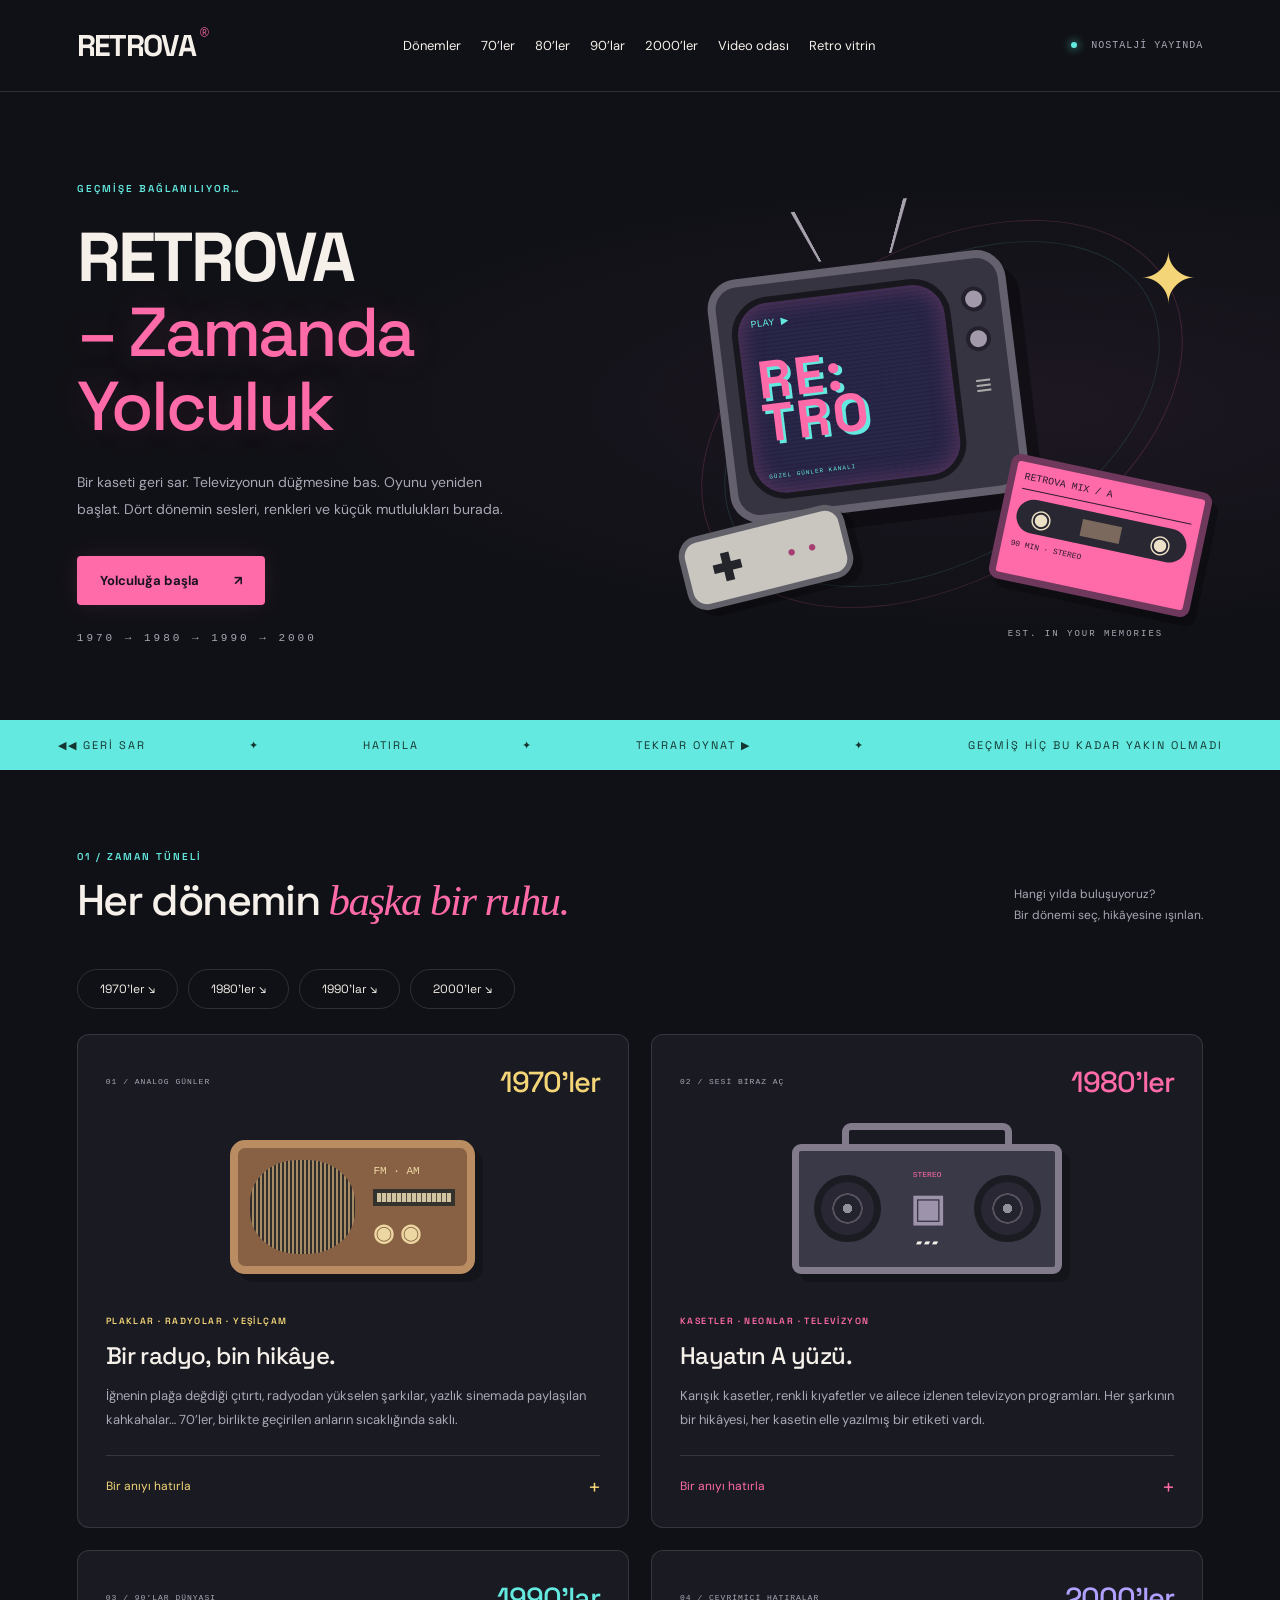
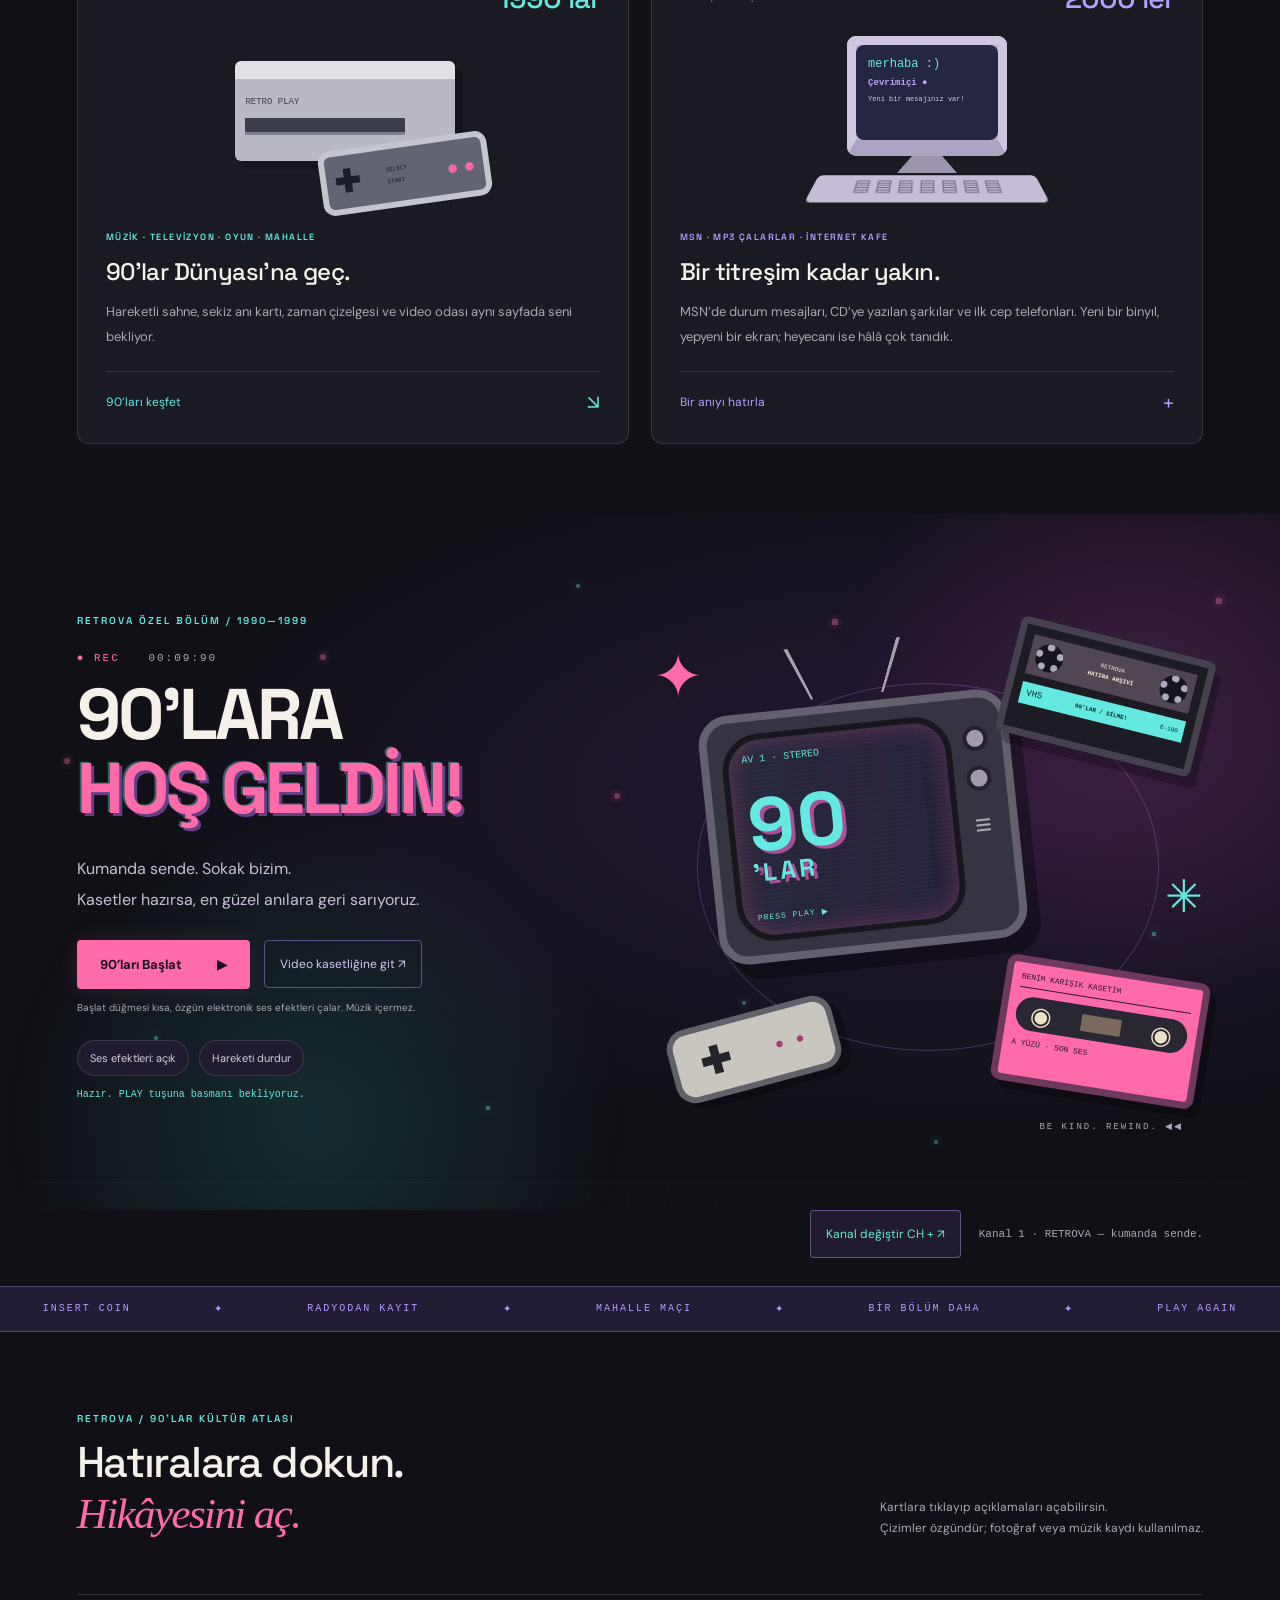
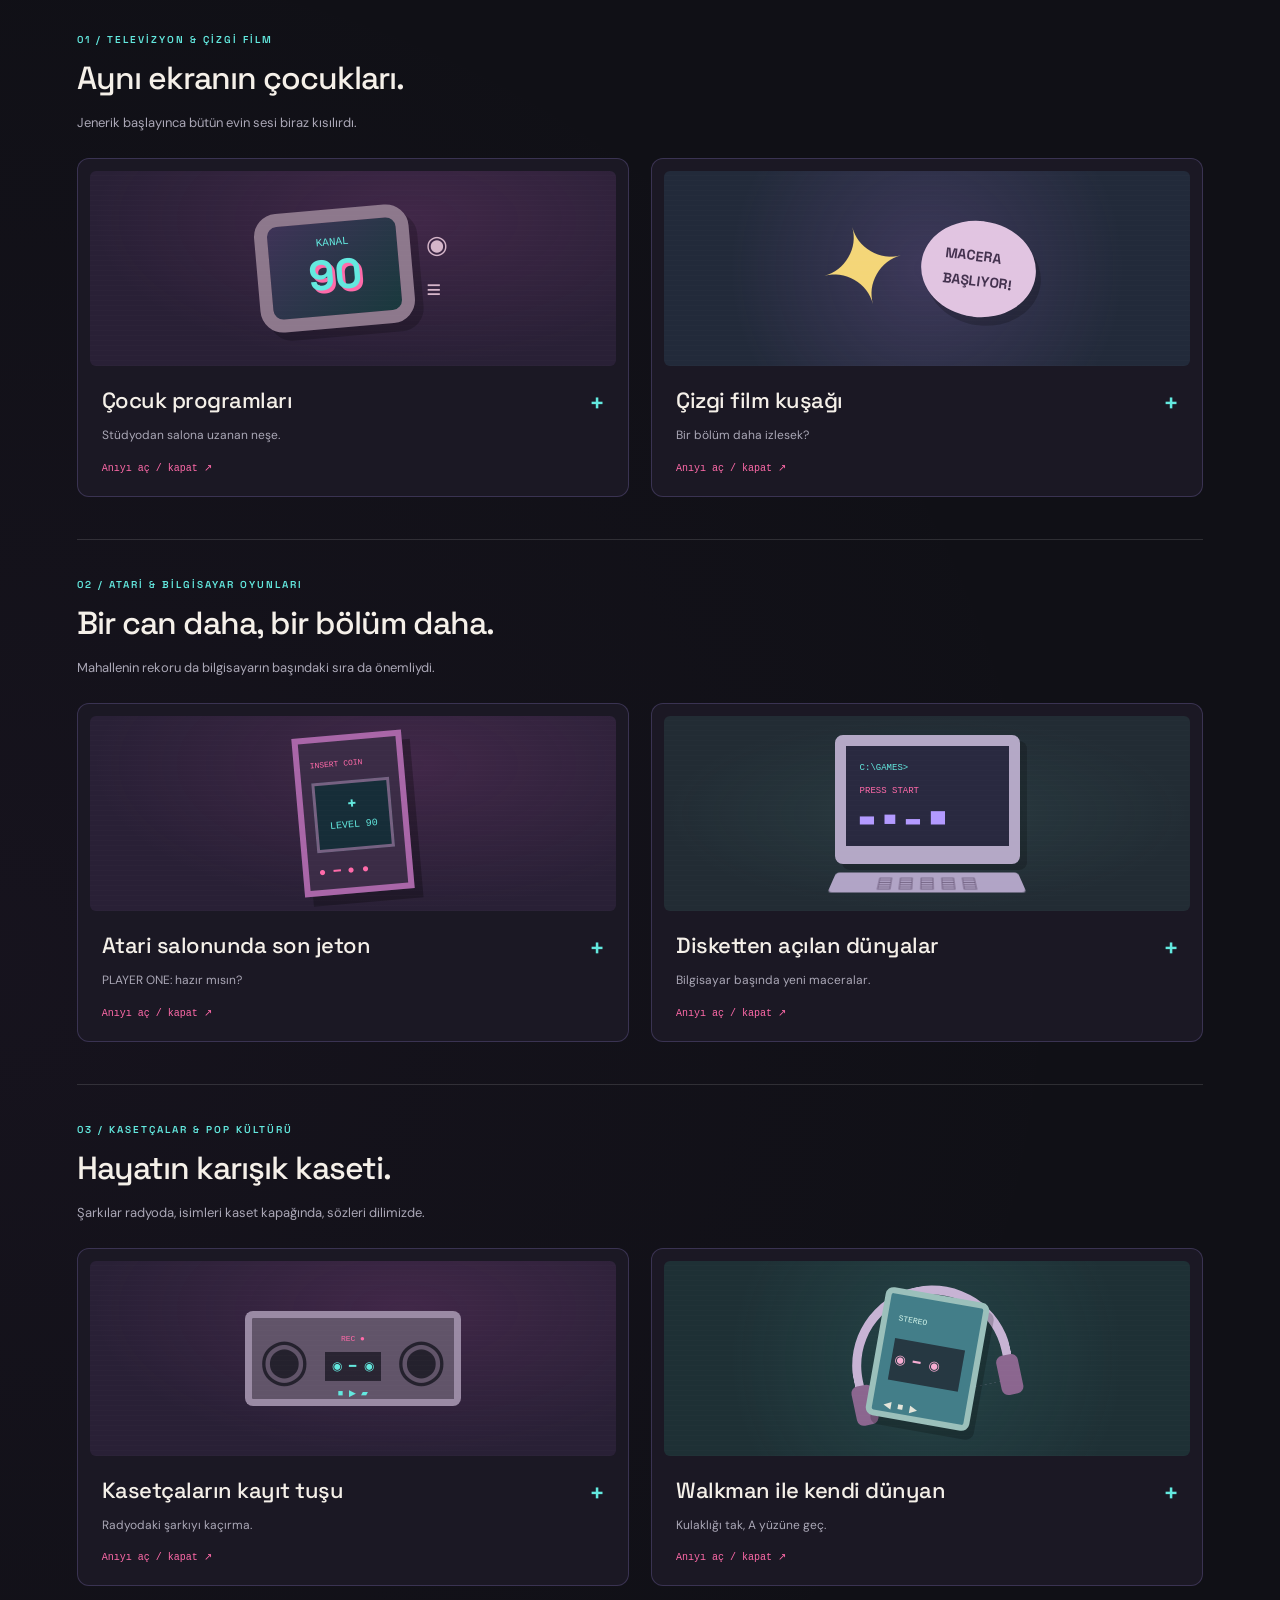
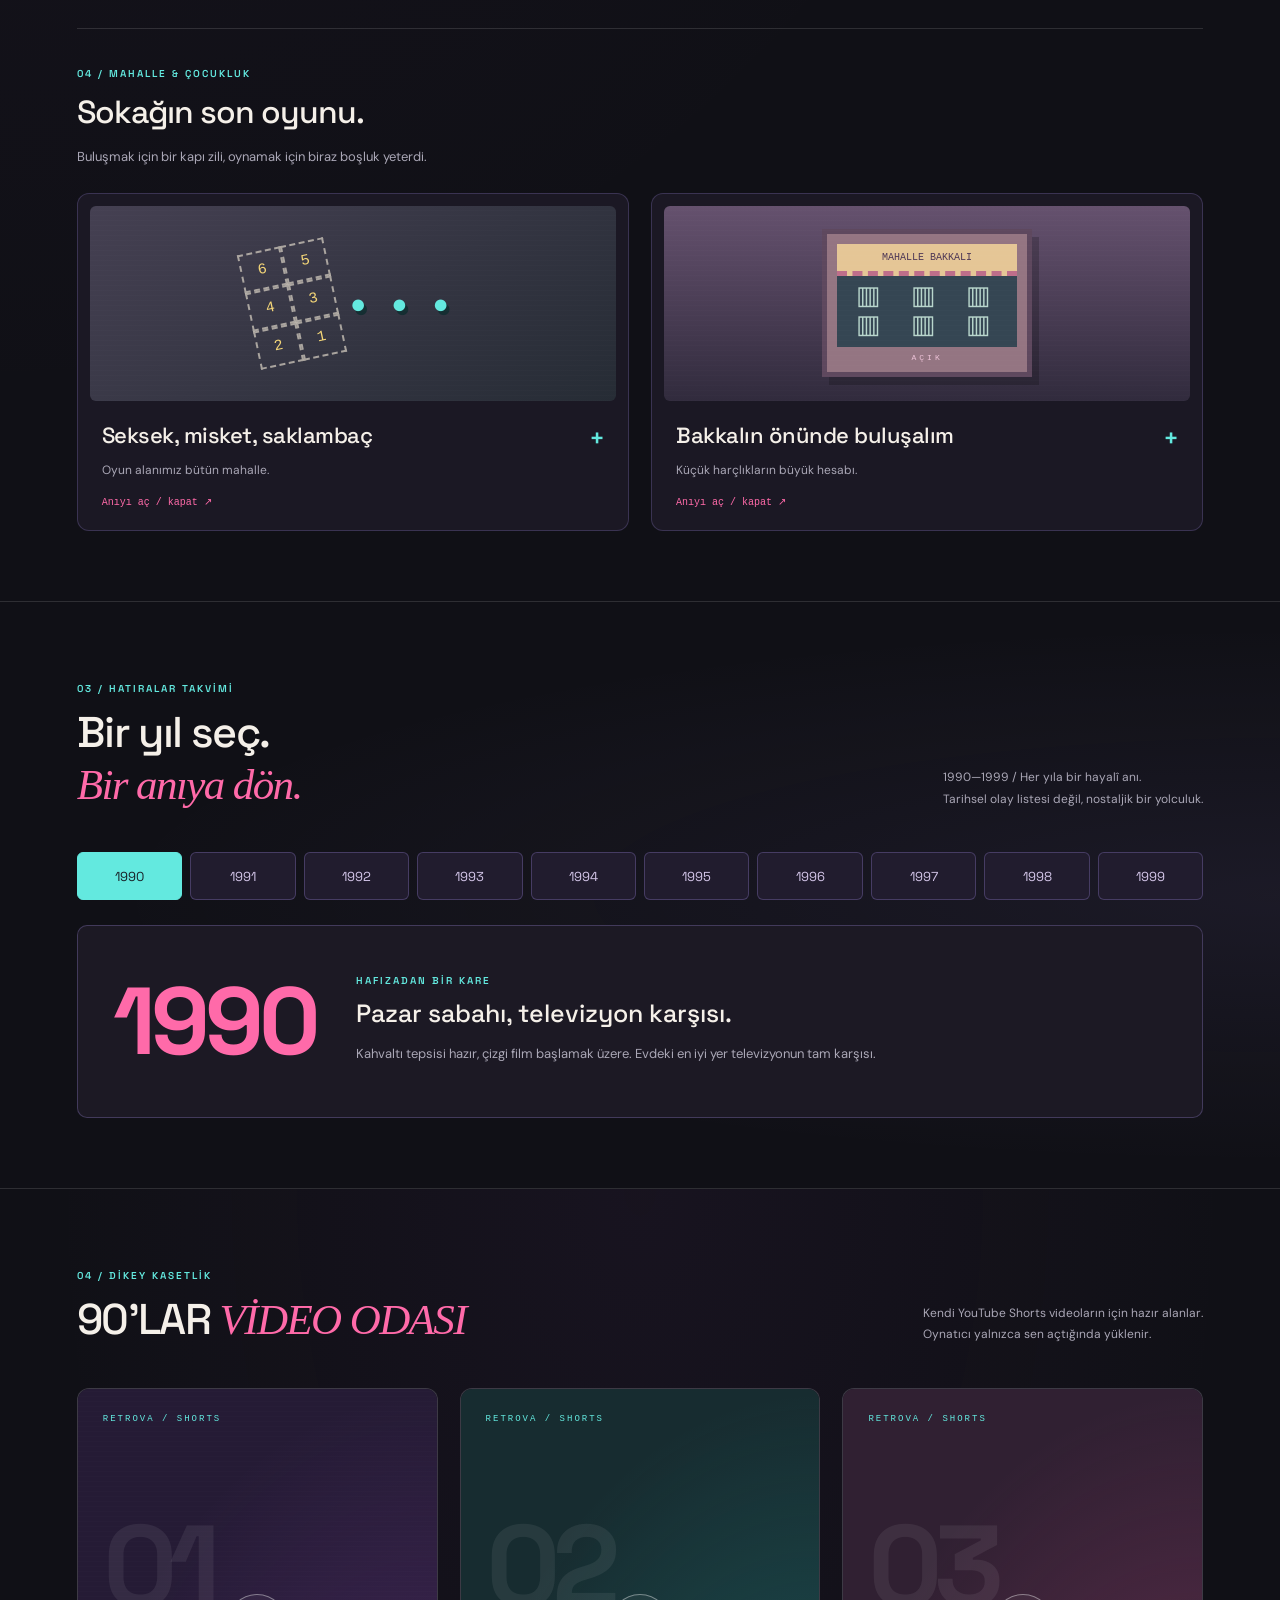
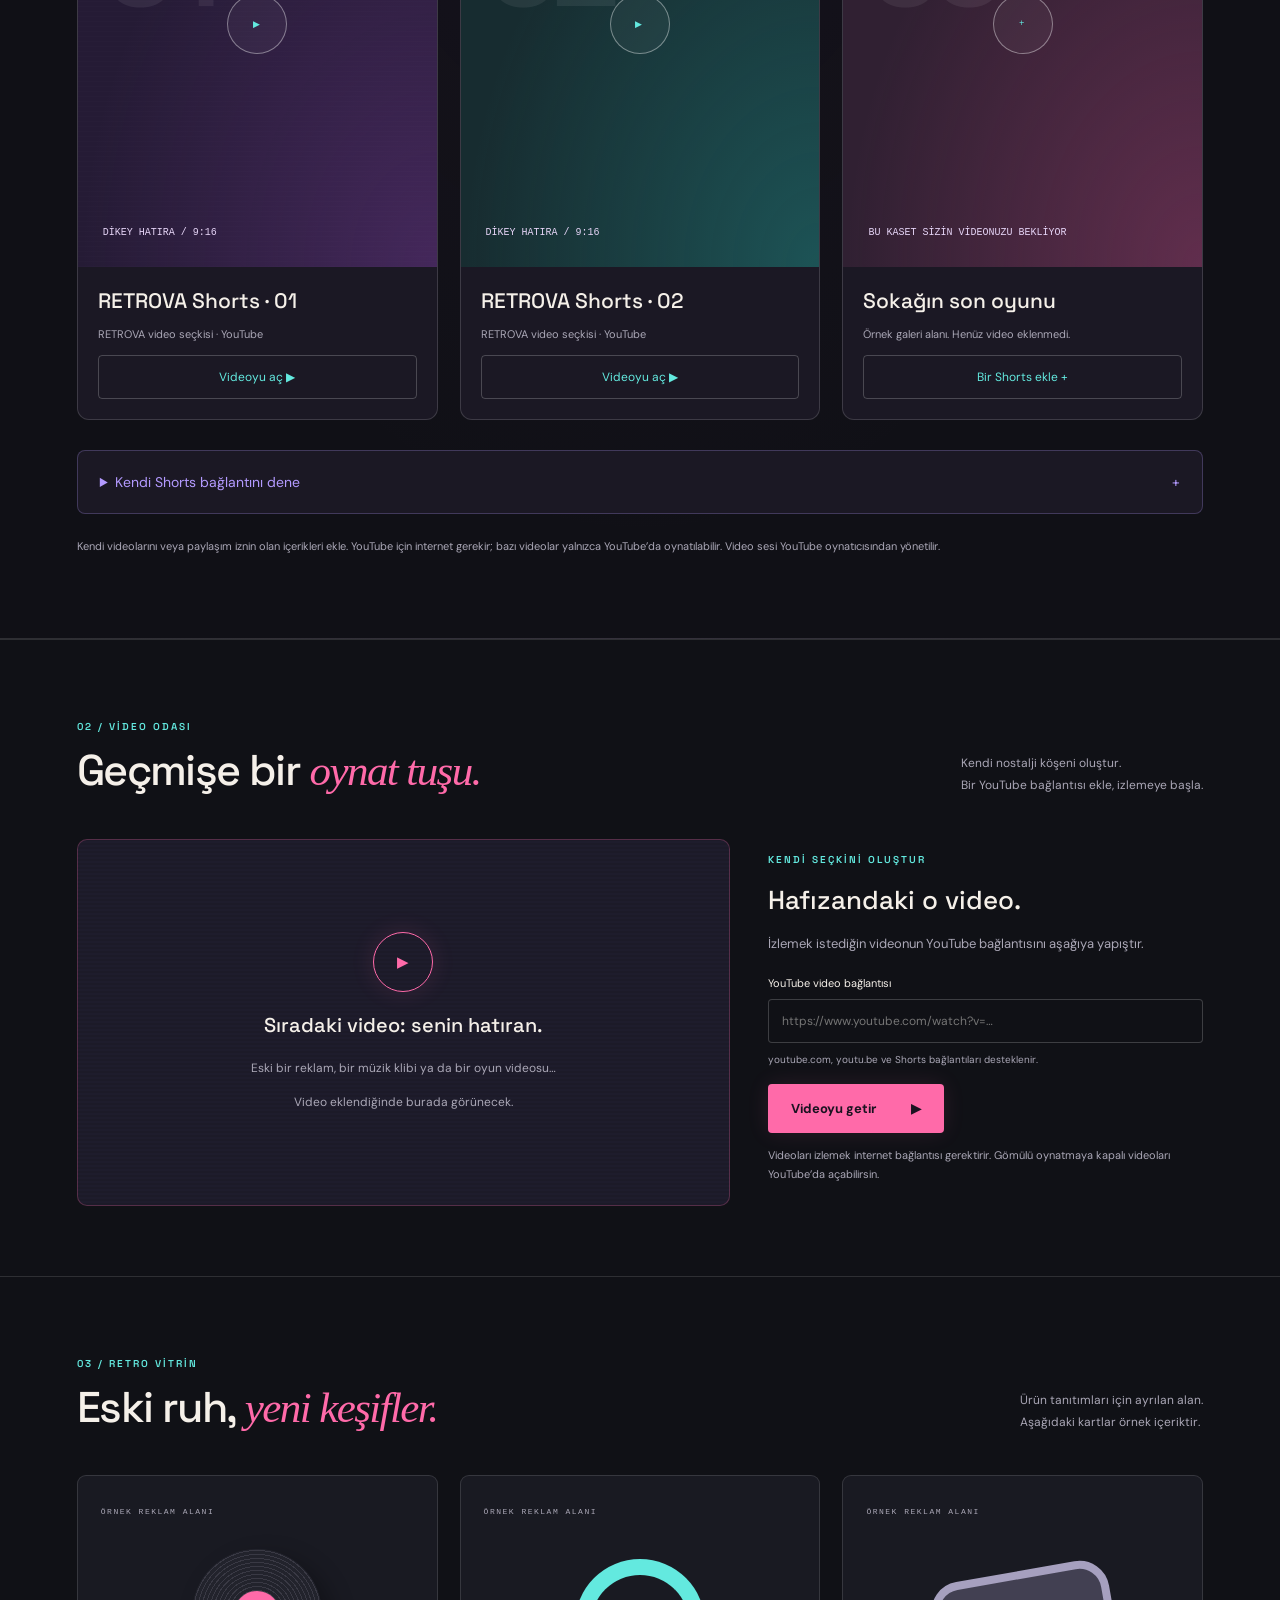
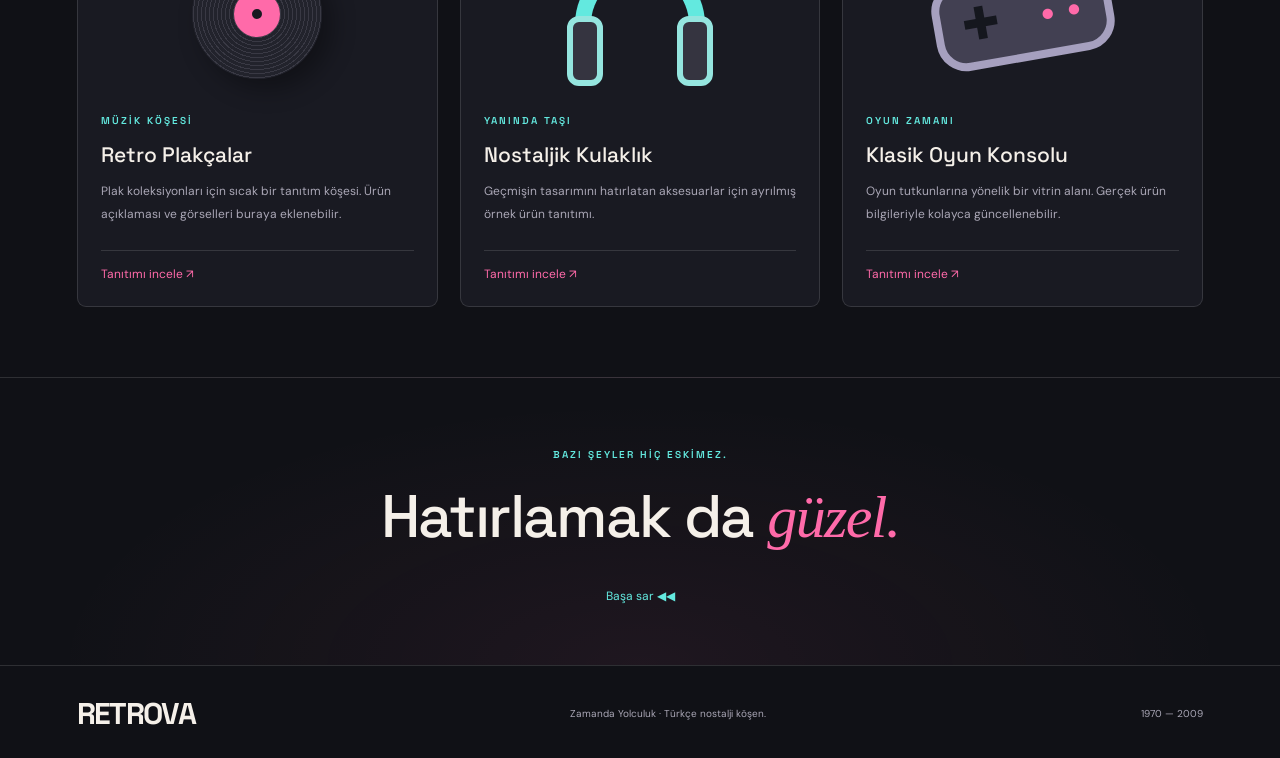
==== commit 2670f13e: "Add files via upload" ====
--- a/index.html
+++ b/index.html
@@ -26,16 +26,16 @@
     </section>
     <div class="marquee" aria-hidden="true"><span>◀◀ GERİ SAR</span>✦<span>HATIRLA</span>✦<span>TEKRAR OYNAT ▶</span>✦<span>GEÇMİŞ HİÇ BU KADAR YAKIN OLMADI</span></div>
     <section class="section" id="donemler"><div class="section-heading"><div><p class="eyebrow">01 / ZAMAN TÜNELİ</p><h2>Her dönemin <em>başka bir ruhu.</em></h2></div><p>Hangi yılda buluşuyoruz?<br>Bir dönemi seç, hikâyesine ışınlan.</p></div>
-      <div class="era-nav" aria-label="Döneme git"><a href="#yetmis">1970’ler ↘</a><a href="#seksen">1980’ler ↘</a><a href="#doksan">1990’lar ↘</a><a href="#ikibin">2000’ler ↘</a></div>
+      <div class="era-nav" aria-label="Döneme git"><a href="#yetmis">1970’ler ↘</a><a href="#seksen">1980’ler ↘</a><a href="#dunya90">1990’lar ↘</a><a href="#ikibin">2000’ler ↘</a></div>
       <div class="era-grid">
         <article class="era-card seventies" id="yetmis"><div class="era-top"><span>01 / ANALOG GÜNLER</span><b>1970’ler</b></div><div class="object radio" role="img" aria-label="Ahşap eski radyo"><div class="radio-speaker"></div><div class="radio-panel"><span>FM · AM</span><i></i><b>◉ ◉</b></div></div><p class="tag">PLAKLAR · RADYOLAR · YEŞİLÇAM</p><h3>Bir radyo, bin hikâye.</h3><p>İğnenin plağa değdiği çıtırtı, radyodan yükselen şarkılar, yazlık sinemada paylaşılan kahkahalar… 70’ler, birlikte geçirilen anların sıcaklığında saklı.</p><button class="memory-button" data-era="70" aria-expanded="false" aria-controls="ani70">Bir anıyı hatırla <span>+</span></button><p class="era-memory" id="ani70" hidden>Radyoda sevdiğin şarkı başlayınca evdeki herkese “Biraz sessiz!” demek…</p></article>
         <article class="era-card eighties" id="seksen"><div class="era-top"><span>02 / SESİ BİRAZ AÇ</span><b>1980’ler</b></div><div class="object boombox" role="img" aria-label="İki hoparlörlü kasetçalar"><div class="boom-handle"></div><i></i><div class="boom-center"><span>STEREO</span><b>▣</b><small>▰ ▰ ▰</small></div><i></i></div><p class="tag">KASETLER · NEONLAR · TELEVİZYON</p><h3>Hayatın A yüzü.</h3><p>Karışık kasetler, renkli kıyafetler ve ailece izlenen televizyon programları. Her şarkının bir hikâyesi, her kasetin elle yazılmış bir etiketi vardı.</p><button class="memory-button" data-era="80" aria-expanded="false" aria-controls="ani80">Bir anıyı hatırla <span>+</span></button><p class="era-memory" id="ani80" hidden>Kasetin sarkan bandını bir kalemle sabırla geri sarmak… Müzik biraz da emekti.</p></article>
-        <article class="era-card nineties" id="doksan"><div class="era-top"><span>03 / BİR EL DAHA</span><b>1990’lar</b></div><div class="object console" role="img" aria-label="Kartuşlu oyun konsolu ve kumandası"><div class="console-body"><span>RETRO PLAY</span><i></i><b>●</b></div><div class="gamepad"><b>✚</b><small>SELECT START</small><span>● ●</span></div></div><p class="tag">OYUN KONSOLLARI · TASOLAR · SOKAK</p><h3>Kaybeden kumandayı verir.</h3><p>Ataride sıra beklemek, okulda taso değiştirmek, sokakta hava kararana kadar oynamak. 90’lar; arkadaşlığın, çizgi filmlerin ve hiç bitmesin istenen yazların dönemi.</p><button class="memory-button" data-era="90" aria-expanded="false" aria-controls="ani90">Bir anıyı hatırla <span>+</span></button><p class="era-memory" id="ani90" hidden>Oyun açılmadığında kartuşu çıkarıp yeniden takmak ve bu kez çalışmasını umut etmek…</p></article>
+        <article class="era-card nineties" id="doksan"><div class="era-top"><span>03 / 90’LAR DÜNYASI</span><b>1990’lar</b></div><div class="object console" role="img" aria-label="Kartuşlu oyun konsolu ve kumandası"><div class="console-body"><span>RETRO PLAY</span><i></i><b>●</b></div><div class="gamepad"><b>✚</b><small>SELECT START</small><span>● ●</span></div></div><p class="tag">MÜZİK · TELEVİZYON · OYUN · MAHALLE</p><h3>90’lar Dünyası’na geç.</h3><p>Hareketli sahne, sekiz anı kartı, zaman çizelgesi ve video odası aynı sayfada seni bekliyor.</p><a class="memory-button" href="#dunya90">90’ları keşfet <span>↘</span></a></article>
         <article class="era-card thousands" id="ikibin"><div class="era-top"><span>04 / ÇEVRİMİÇİ HATIRALAR</span><b>2000’ler</b></div><div class="object computer" role="img" aria-label="Eski masaüstü bilgisayar"><div class="monitor"><div><span>merhaba :)</span><b>Çevrimiçi ●</b><small>Yeni bir mesajınız var!</small></div></div><div class="monitor-foot"></div><div class="keyboard">▤ ▤ ▤ ▤ ▤ ▤ ▤</div></div><p class="tag">MSN · MP3 ÇALARLAR · İNTERNET KAFE</p><h3>Bir titreşim kadar yakın.</h3><p>MSN’de durum mesajları, CD’ye yazılan şarkılar ve ilk cep telefonları. Yeni bir binyıl, yepyeni bir ekran; heyecanı ise hâlâ çok tanıdık.</p><button class="memory-button" data-era="00" aria-expanded="false" aria-controls="ani00">Bir anıyı hatırla <span>+</span></button><p class="era-memory" id="ani00" hidden>Çevrimiçi olmasını beklediğin arkadaşından gelen o ilk titreşim…</p></article>
       </div>
     </section>
 
-    <section id="dunya90" class="world90" data-world90 aria-labelledby="welcome90">
+    <span id="world90-link" class="n90-anchor" aria-hidden="true"></span><section id="dunya90" class="world90" data-world90 aria-labelledby="welcome90">
     <section class="n90-hero" aria-labelledby="welcome90">
       <div class="n90-grid" aria-hidden="true"></div>
       <div class="n90-lights" aria-hidden="true"><i></i><i></i></div>
@@ -52,25 +52,10 @@
     </section>
     <div class="n90-channel-controls"><button id="channel90" class="n90-outline" type="button">Kanal değiştir CH + ↗</button><p id="channel-status90" role="status">Kanal 1 · RETROVA — kumanda sende.</p></div>
     <div class="n90-band" aria-hidden="true"><span>INSERT COIN</span>✦<span>RADYODAN KAYIT</span>✦<span>MAHALLE MAÇI</span>✦<span>BİR BÖLÜM DAHA</span>✦<span>PLAY AGAIN</span></div>
-    <section class="section n90-memories" id="anilar" aria-labelledby="memories90"><div class="section-heading"><div><p class="eyebrow">01 / HATIRALAR YÜKLENİYOR</p><h2 id="memories90">Küçük şeyler.<br><em>Kocaman bir çocukluk.</em></h2></div><p>Bir şarkı, bir ekran, bir sokak.<br>Senin 90’ların hangisinde saklı?</p></div>
-      <div class="n90-memory-grid">
-        <article class="n90-memory" style="--memory-color:var(--pink)"><div class="n90-memory-top"><span>01 / MÜZİK</span><b aria-hidden="true">♫</b></div><h3>Kayda bas, tam şimdi!</h3><p>Radyodaki şarkının başını kaçırmamak, kasete isim yazmak, walkman’in pilini idareli kullanmak… Bir karışık kaset, bazen söylenemeyen her şeydi.</p><details><summary>Bandı biraz geri sar</summary><p>En sevdiğin şarkının bittiği yeri ezbere bilmek. Sonra aynı şarkı için yine başa dönmek.</p></details></article>
-        <article class="n90-memory" style="--memory-color:var(--purple)"><div class="n90-memory-top"><span>02 / TELEVİZYON</span><b aria-hidden="true">▣</b></div><h3>Çizgi film daha bitmedi!</h3><p>Televizyonun önüne kurulan kahvaltı, jeneriği duyunca salona koşmak, reklam arasında su almaya yetişmek. Kumanda evdeki en kıymetli eşyalardan biriydi.</p><details><summary>Bir kanal daha çevir</summary><p>Ertesi sabah okulda herkesin aynı sahneyi konuşması. “Dün akşam izledin mi?” ile başlayan dostluklar.</p></details></article>
-        <article class="n90-memory" style="--memory-color:var(--cyan)"><div class="n90-memory-top"><span>03 / OYUN</span><b aria-hidden="true">✚</b></div><h3>Son can. Büyük heyecan.</h3><p>Ataride yan yana oturmak, ikinci kumandayı kapmak, bölüm geçince sevinmek. Kaybeden sırasını verirdi ama bir el daha istemek her zaman serbestti.</p><details><summary>Bir jeton daha at</summary><p>Oyunu kaydetmek yok. Akşam yemeğine kadar son bölüme yetişmek var. “Kapatma, daha bitirmedim!”</p></details></article>
-        <article class="n90-memory" style="--memory-color:var(--yellow)"><div class="n90-memory-top"><span>04 / GÜNLÜK YAŞAM</span><b aria-hidden="true">✿</b></div><h3>Zile bas, aşağı gelsin.</h3><p>Tasolar ceplerde, misketler avuçta. İki taşla kurulan kaleler, tebeşirle çizilen seksekler. Birini bulmak için çevrimiçi olmasına gerek yoktu.</p><details><summary>Sokağa bir daha çık</summary><p>Pencereden adın seslenene kadar oyun. Eve dönerken verilen son söz: “Yarın yine aynı saatte!”</p></details></article>
-      </div>
-    </section>
-    <section class="section n90-album" id="album" aria-labelledby="album90"><div class="section-heading"><div><p class="eyebrow">02 / BİR ALBÜM DOLUSU ÇOCUKLUK</p><h2 id="album90">90'LARDAN <em>ANILAR</em></h2></div><p>Fotoğraf albümü tadında özgün CSS çizimleri.<br>Gerçek fotoğraflar için hazırlanan geçici görsel alanları.</p></div>
-      <div class="n90-photo-grid">
-        <figure class="n90-photo"><div class="n90-picture pic-tv" role="img" aria-label="Antenli eski televizyonun özgün çizimi"><div class="album-tv"><span>90<br><small>YAYINDAYIZ</small></span><b>◉<br>≡</b></div></div><figcaption><small>KARE 01 / SALONUN BAŞKÖŞESİ</small><h3>Bir ekran, bütün aile.</h3><p>Herkesin aynı saatte salonda buluştuğu akşamlar.</p></figcaption></figure>
-        <figure class="n90-photo"><div class="n90-picture pic-vhs" role="img" aria-label="Üst üste VHS kasetlerinin özgün çizimi"><div class="album-vhs"><span>◉ &nbsp; RETROVA &nbsp; ◉</span><b>VHS / SİLME!</b></div><div class="album-vhs second"><span>◉ &nbsp; HATIRALAR &nbsp; ◉</span><b>PAZAR SABAHI</b></div></div><figcaption><small>KARE 02 / GERİ SARILMIŞ HATIRALAR</small><h3>Üzerine kayıt yapma!</h3><p>Etiketi el yazısıyla doldurulmuş bir kaset kutusu.</p></figcaption></figure>
-        <figure class="n90-photo"><div class="n90-picture pic-walkman" role="img" aria-label="Kulaklıklı taşınabilir kasetçaların özgün çizimi"><div class="album-headband"></div><div class="album-walkman"><small>STEREO</small><span>◉ ━ ◉</span><b>◀ ■ ▶</b></div></div><figcaption><small>KARE 03 / CEBİMDEKİ ŞARKILAR</small><h3>Yol boyunca A yüzü.</h3><p>Kulaklık takılınca kendine ait bir dünya başlardı.</p></figcaption></figure>
-        <figure class="n90-photo"><div class="n90-picture pic-arcade" role="img" aria-label="Neon ışıklı atari salonunun özgün çizimi"><div class="album-arcade"><b>INSERT COIN</b><span>✦<br>LEVEL 90</span><small>● ━ ● ●</small></div><div class="album-arcade second"><b>PLAYER TWO</b><span>✚<br>READY?</span><small>● ━ ● ●</small></div></div><figcaption><small>KARE 04 / SON JETON</small><h3>Rekor kimin?</h3><p>Oyuncunun arkasında toplanıp son canı izlemek.</p></figcaption></figure>
-        <figure class="n90-photo"><div class="n90-picture pic-games" role="img" aria-label="Tebeşirle çizilmiş seksek ve renkli misketlerin özgün çizimi"><div class="album-hopscotch"><span>8</span><span>7</span><span>6</span><span>5</span><span>4</span><span>3</span><span>2</span><span>1</span></div><i></i><i></i><i></i></div><figcaption><small>KARE 05 / MAHALLE OYUNLARI</small><h3>Çizgiyi geçmek yok!</h3><p>Bir tebeşir, birkaç misket ve kocaman bir oyun alanı.</p></figcaption></figure>
-        <figure class="n90-photo"><div class="n90-picture pic-street" role="img" aria-label="Bakkalı, apartmanları ve çamaşır ipiyle hayalî 90’lar sokağının özgün çizimi"><div class="album-building"><span>▦ ▦<br>▦ ▦<br>▦ ▦</span><b>BAKKAL</b></div><div class="album-building second"><span>▦ ▦<br>▦ ▦<br>▦ ▦</span><b>▯</b></div><div class="album-clothes">▰ ▰ ▰ ▰</div><small>MAHALLE SOKAĞI</small></div><figcaption><small>KARE 06 / BİZİM SOKAK</small><h3>Yarın yine burada.</h3><p>Kapı önündeki sohbetler ve eve dönüş saatleri.</p></figcaption></figure>
-      </div>
-      <p class="n90-gallery-note">Bu albümdeki tüm sahneler RETROVA için kodla çizildi; üçüncü taraf fotoğrafı kullanılmadı. İleride kendi fotoğraflarınla veya kullanım izni aldığın görsellerle değiştirebilirsin.</p>
-    </section>
+    
+
+    <section class="section n90-culture" id="kultur90" aria-labelledby="culture90-title"><span id="anilar" class="n90-anchor" aria-hidden="true"></span><span id="memories90" class="n90-anchor" aria-hidden="true"></span><span id="album" class="n90-anchor" aria-hidden="true"></span><span id="album90" class="n90-anchor" aria-hidden="true"></span><span id="ani90" class="n90-anchor" aria-hidden="true"></span><div class="section-heading"><div><p class="eyebrow">RETROVA / 90’LAR KÜLTÜR ATLASI</p><h2 id="culture90-title">Hatıralara dokun.<br><em>Hikâyesini aç.</em></h2></div><p>Kartlara tıklayıp açıklamaları açabilirsin.<br>Çizimler özgündür; fotoğraf veya müzik kaydı kullanılmaz.</p></div><section class="n90-culture-group" aria-labelledby="culture90-ekran"><p class="eyebrow">01 / TELEVİZYON & ÇİZGİ FİLM</p><h3 id="culture90-ekran">Aynı ekranın çocukları.</h3><p class="n90-culture-intro">Jenerik başlayınca bütün evin sesi biraz kısılırdı.</p><div class="n90-culture-grid"><details class="n90-culture-card"><summary><span class="n90-culture-art culture-tv" aria-hidden="true"><span class="c90-screen">KANAL<br><b>90</b></span><span class="c90-knobs">◉<br>≡</span></span><span class="n90-culture-title">Çocuk programları<span class="n90-culture-plus" aria-hidden="true">+</span></span><span class="n90-culture-caption">Stüdyodan salona uzanan neşe.</span><span class="n90-culture-prompt">Anıyı aç / kapat ↗</span></summary><div class="n90-culture-story"><p>Renkli dekorlar, sunucunun sorduğu sorular ve ekran karşısından verilen cevaplar… Çocuk programları seyretmek kadar katılmak istediğimiz bir buluşmaydı.</p><blockquote>Soru bitmeden cevabı bağıran sen miydin?</blockquote><div class="n90-collected-memory"><p class="eyebrow">ALBÜMDEN KÜÇÜK NOTLAR</p><p>Televizyonun önüne kurulan kahvaltı, jeneriği duyunca salona koşmak, reklam arasında su almaya yetişmek. Kumanda evdeki en kıymetli eşyalardan biriydi.</p><p>Ertesi sabah okulda herkesin aynı sahneyi konuşması. “Dün akşam izledin mi?” ile başlayan dostluklar.</p><p>Bir ekran, bütün aile. Herkesin aynı saatte salonda buluştuğu akşamlar.</p></div></div></details><details class="n90-culture-card"><summary><span class="n90-culture-art culture-cartoon" aria-hidden="true"><span class="c90-cartoon-star">✦</span><span class="c90-cloud">MACERA<br>BAŞLIYOR!</span></span><span class="n90-culture-title">Çizgi film kuşağı<span class="n90-culture-plus" aria-hidden="true">+</span></span><span class="n90-culture-caption">Bir bölüm daha izlesek?</span><span class="n90-culture-prompt">Anıyı aç / kapat ↗</span></summary><div class="n90-culture-story"><p>Kovalamacalar, komik tesadüfler ve her bölümde yeniden başlayan maceralar. Çizgi film saatinde kanepeye yerleşmek, günün en küçük ama en güzel planıydı.</p><blockquote>Jeneriğin ilk notasında televizyona koşmak.</blockquote></div></details></div></section><section class="n90-culture-group" aria-labelledby="culture90-oyun"><p class="eyebrow">02 / ATARİ & BİLGİSAYAR OYUNLARI</p><h3 id="culture90-oyun">Bir can daha, bir bölüm daha.</h3><p class="n90-culture-intro">Mahallenin rekoru da bilgisayarın başındaki sıra da önemliydi.</p><div class="n90-culture-grid"><details class="n90-culture-card"><summary><span class="n90-culture-art culture-arcade" aria-hidden="true"><span class="c90-cabinet"><small>INSERT COIN</small><b>✚<br>LEVEL 90</b><i>● ━ ● ●</i></span></span><span class="n90-culture-title">Atari salonunda son jeton<span class="n90-culture-plus" aria-hidden="true">+</span></span><span class="n90-culture-caption">PLAYER ONE: hazır mısın?</span><span class="n90-culture-prompt">Anıyı aç / kapat ↗</span></summary><div class="n90-culture-story"><p>Dövüş, yarış ve platform oyunları; düğmelerin sesi ve oyuncunun arkasında toplanan arkadaşlar. Tek bir jetonla daha uzun oynamak başlı başına bir beceriydi.</p><blockquote>Rekor tablosuna üç harfini bırakmak.</blockquote><div class="n90-collected-memory"><p class="eyebrow">ALBÜMDEN KÜÇÜK NOTLAR</p><p>Ataride yan yana oturmak, ikinci kumandayı kapmak, bölüm geçince sevinmek. Kaybeden sırasını verirdi ama bir el daha istemek her zaman serbestti.</p><p>Oyunu kaydetmek yok. Akşam yemeğine kadar son bölüme yetişmek var. “Kapatma, daha bitirmedim!”</p><p>Rekor kimin? Oyuncunun arkasında toplanıp son canı izlemek.</p><p>Ataride sıra beklemek, okulda taso değiştirmek, sokakta hava kararana kadar oynamak. 90’lar; arkadaşlığın, çizgi filmlerin ve hiç bitmesin istenen yazların dönemi.</p><p>Oyun açılmadığında kartuşu çıkarıp yeniden takmak ve bu kez çalışmasını umut etmek…</p></div></div></details><details class="n90-culture-card"><summary><span class="n90-culture-art culture-pc" aria-hidden="true"><span class="c90-monitor"><small>C:\GAMES&gt;</small><b>PRESS START</b><i>▃ ▄ ▂ ▅</i></span><span class="c90-keys">▤ ▤ ▤ ▤ ▤</span></span><span class="n90-culture-title">Disketten açılan dünyalar<span class="n90-culture-plus" aria-hidden="true">+</span></span><span class="n90-culture-caption">Bilgisayar başında yeni maceralar.</span><span class="n90-culture-prompt">Anıyı aç / kapat ↗</span></summary><div class="n90-culture-story"><p>Klavyeyle yön bulduğumuz platformlar, bulmacalar ve strateji oyunları. Bazen bir oyunu açmayı öğrenmek de oyunun kendisi kadar merak uyandırırdı.</p><blockquote>“Bir dakika, kaydedip çıkıyorum!”</blockquote></div></details></div></section><section class="n90-culture-group" aria-labelledby="culture90-muzik"><p class="eyebrow">03 / KASETÇALAR & POP KÜLTÜRÜ</p><h3 id="culture90-muzik">Hayatın karışık kaseti.</h3><p class="n90-culture-intro">Şarkılar radyoda, isimleri kaset kapağında, sözleri dilimizde.</p><div class="n90-culture-grid"><details class="n90-culture-card"><summary><span class="n90-culture-art culture-boom" aria-hidden="true"><span class="c90-speaker">◉</span><span class="c90-cassette"><small>REC ●</small><b>◉ ━ ◉</b><i>■ ▶ ▰</i></span><span class="c90-speaker">◉</span></span><span class="n90-culture-title">Kasetçaların kayıt tuşu<span class="n90-culture-plus" aria-hidden="true">+</span></span><span class="n90-culture-caption">Radyodaki şarkıyı kaçırma.</span><span class="n90-culture-prompt">Anıyı aç / kapat ↗</span></summary><div class="n90-culture-story"><p>Türkçe pop şarkıları radyodan odalara yayılır, sevilen parçalar karışık kasetlerde buluşurdu. Boş kasete kayıt almak ve kapağa şarkı sırası yazmak kişisel bir müzik arşivi hazırlamaktı.</p><blockquote>Araya sunucunun sesi girmese keşke!</blockquote><div class="n90-collected-memory"><p class="eyebrow">ALBÜMDEN KÜÇÜK NOTLAR</p><p>Radyodaki şarkının başını kaçırmamak, kasete isim yazmak, walkman’in pilini idareli kullanmak… Bir karışık kaset, bazen söylenemeyen her şeydi.</p><p>En sevdiğin şarkının bittiği yeri ezbere bilmek. Sonra aynı şarkı için yine başa dönmek.</p><p>Üzerine kayıt yapma! Etiketi el yazısıyla doldurulmuş bir kaset kutusu.</p></div></div></details><details class="n90-culture-card"><summary><span class="n90-culture-art culture-walk" aria-hidden="true"><span class="c90-headphones"></span><span class="c90-walkman"><small>STEREO</small><b>◉ ━ ◉</b><i>◀ ■ ▶</i></span></span><span class="n90-culture-title">Walkman ile kendi dünyan<span class="n90-culture-plus" aria-hidden="true">+</span></span><span class="n90-culture-caption">Kulaklığı tak, A yüzüne geç.</span><span class="n90-culture-prompt">Anıyı aç / kapat ↗</span></summary><div class="n90-culture-story"><p>Taşınabilir kasetçalarla yolculuklar bir başka gelirdi. Pilini idareli kullanmak, kaseti çevirmek ve bir arkadaşla kulaklık paylaşmak müziğin etrafındaki küçük ritüellerdi.</p><blockquote>Bu köşede kayıtlı müzik çalmaz; anılar yeter.</blockquote><div class="n90-collected-memory"><p class="eyebrow">ALBÜMDEN KÜÇÜK NOTLAR</p><p>Yol boyunca A yüzü. Kulaklık takılınca kendine ait bir dünya başlardı.</p></div></div></details></div></section><section class="n90-culture-group" aria-labelledby="culture90-mahalle"><p class="eyebrow">04 / MAHALLE & ÇOCUKLUK</p><h3 id="culture90-mahalle">Sokağın son oyunu.</h3><p class="n90-culture-intro">Buluşmak için bir kapı zili, oynamak için biraz boşluk yeterdi.</p><div class="n90-culture-grid"><details class="n90-culture-card"><summary><span class="n90-culture-art culture-hop" aria-hidden="true"><span class="c90-hop-grid"><i>6</i><i>5</i><i>4</i><i>3</i><i>2</i><i>1</i></span><span class="c90-marbles">● ● ●</span></span><span class="n90-culture-title">Seksek, misket, saklambaç<span class="n90-culture-plus" aria-hidden="true">+</span></span><span class="n90-culture-caption">Oyun alanımız bütün mahalle.</span><span class="n90-culture-prompt">Anıyı aç / kapat ↗</span></summary><div class="n90-culture-story"><p>Tebeşirle çizilen kareler, avuçta ısınan misketler ve akşamüstüne uzayan saklambaç. Oyun kuralları bazen tartışılırdı ama ertesi gün yine aynı yerde buluşulurdu.</p><blockquote>Bir kişi daha gelirse takımlar tamam!</blockquote><div class="n90-collected-memory"><p class="eyebrow">ALBÜMDEN KÜÇÜK NOTLAR</p><p>Tasolar ceplerde, misketler avuçta. İki taşla kurulan kaleler, tebeşirle çizilen seksekler. Birini bulmak için çevrimiçi olmasına gerek yoktu.</p><p>Pencereden adın seslenene kadar oyun. Eve dönerken verilen son söz: “Yarın yine aynı saatte!”</p><p>Çizgiyi geçmek yok! Bir tebeşir, birkaç misket ve kocaman bir oyun alanı.</p></div></div></details><details class="n90-culture-card"><summary><span class="n90-culture-art culture-shop" aria-hidden="true"><span class="c90-shop"><small>MAHALLE BAKKALI</small><b>▥ ▥ ▥<br>▥ ▥ ▥</b><i>AÇIK</i></span></span><span class="n90-culture-title">Bakkalın önünde buluşalım<span class="n90-culture-plus" aria-hidden="true">+</span></span><span class="n90-culture-caption">Küçük harçlıkların büyük hesabı.</span><span class="n90-culture-prompt">Anıyı aç / kapat ↗</span></summary><div class="n90-culture-story"><p>Raflara bakıp seçim yapmak, arkadaşını dükkânın önünde beklemek ve alışverişten eve dönerken oyuna biraz daha katılmak. Mahalle bakkalı, sokağın tanıdık duraklarından biriydi.</p><blockquote>Bir şeker seçmek neden bu kadar zordu?</blockquote><div class="n90-collected-memory"><p class="eyebrow">ALBÜMDEN KÜÇÜK NOTLAR</p><p>Yarın yine burada. Kapı önündeki sohbetler ve eve dönüş saatleri.</p></div></div></details></div></section></section>
+    
     <section class="section n90-timeline" id="zaman" aria-labelledby="timeline90"><div class="section-heading"><div><p class="eyebrow">03 / HATIRALAR TAKVİMİ</p><h2 id="timeline90">Bir yıl seç.<br><em>Bir anıya dön.</em></h2></div><p>1990—1999 / Her yıla bir hayalî anı.<br>Tarihsel olay listesi değil, nostaljik bir yolculuk.</p></div>
       <div class="n90-years" role="group" aria-label="Anı yılı seç"><button type="button" data-year90="1990" aria-pressed="true">1990</button><button type="button" data-year90="1991" aria-pressed="false">1991</button><button type="button" data-year90="1992" aria-pressed="false">1992</button><button type="button" data-year90="1993" aria-pressed="false">1993</button><button type="button" data-year90="1994" aria-pressed="false">1994</button><button type="button" data-year90="1995" aria-pressed="false">1995</button><button type="button" data-year90="1996" aria-pressed="false">1996</button><button type="button" data-year90="1997" aria-pressed="false">1997</button><button type="button" data-year90="1998" aria-pressed="false">1998</button><button type="button" data-year90="1999" aria-pressed="false">1999</button></div>
       <article class="n90-year-story" aria-live="polite" aria-atomic="true"><span id="year-number90">1990</span><div><p class="eyebrow">HAFIZADAN BİR KARE</p><h3 id="year-title90">Pazar sabahı, televizyon karşısı.</h3><p id="year-copy90">Kahvaltı tepsisi hazır, çizgi film başlamak üzere. Evdeki en iyi yer televizyonun tam karşısı.</p></div></article>
@@ -81,14 +66,14 @@
       <details class="n90-editor"><summary>Kendi Shorts bağlantını dene <span>+</span></summary><p>Eklediklerin yalnızca bu tarayıcıda saklanır; herkese açık galeriye gönderilmez. Kalıcı site seçkisi için <code>90lar.js</code> dosyasındaki <code>RETROVA_SHORTS</code> listesini düzenleyebilirsin.</p><form id="shorts-form"><div><label for="shorts-title">Video başlığı</label><input id="shorts-title" maxlength="70" placeholder="Örneğin: Mahalle maçına dönüş" required></div><div><label for="shorts-url">YouTube Shorts bağlantısı</label><input id="shorts-url" type="url" placeholder="https://www.youtube.com/shorts/…" required></div><button class="button primary" type="submit">Kasetliğime ekle +</button></form><p id="shorts-status" role="status"></p><button id="clear-shorts" class="n90-text-button" type="button">Bu tarayıcıya eklediğim videoları temizle</button></details>
       <p class="n90-gallery-note">Kendi videolarını veya paylaşım iznin olan içerikleri ekle. YouTube için internet gerekir; bazı videolar yalnızca YouTube’da oynatılabilir. Video sesi YouTube oynatıcısından yönetilir.</p>
     </section>
-    <section class="closing"><p class="eyebrow">KASET BİTTİ. HATIRALAR DEVAM EDİYOR.</p><h2>Bir daha <em>başa saralım mı?</em></h2><a href="#welcome90">◀◀ 90’lara dön</a> <a href="#baslangic">RETROVA ana sayfa ↗</a></section>
+    
   
-<dialog id="shorts-dialog" class="n90-dialog" aria-labelledby="shorts-dialog-title"><button class="dialog-close" id="close-shorts" aria-label="Videoyu kapat">✕</button><h2 id="shorts-dialog-title">RETROVA Shorts</h2><div id="shorts-player" class="n90-player"></div><p id="shorts-playback-help">Oynatmak için bu penceredeki YouTube oynatıcısının ▶ düğmesine bas. 101 veya 150 hatası, video sahibinin site içinde oynatmaya izin vermediğini belirtir; bu kısıtlama aşılamaz. 153 hatası, oynatıcı isteğinde yönlendiren sayfa veya istemci kimliği eksikliğiyle ilgilidir; dosyayı çift tıklamak yerine yerel bir HTTP sunucusunda test et. Burada dış sayfa veya yeni sekme açan bağlantı bulunmaz. YouTube oynatıcısının kendi bağlantıları YouTube tarafından yönetilir.</p></dialog>
+<dialog id="shorts-dialog" class="n90-dialog" aria-labelledby="shorts-dialog-title"><button class="dialog-close" id="close-shorts" aria-label="Videoyu kapat">✕</button><h2 id="shorts-dialog-title">RETROVA Shorts</h2><div id="shorts-player" class="n90-player"></div><p id="shorts-playback-help">Oynatmak için bu penceredeki YouTube oynatıcısının ▶ düğmesine bas. Yerleştirme engellenirse aşağıdaki bağlantıyla ilgili Shorts videosunu doğrudan YouTube’da izleyebilirsin.</p><a id="shorts-external" class="text-link" target="_blank" rel="noopener noreferrer">Oynatılmıyorsa bu Shorts videosunu YouTube’da izle ↗</a></dialog>
     </section>
     <section class="video-section section" id="video"><div class="section-heading"><div><p class="eyebrow">02 / VİDEO ODASI</p><h2>Geçmişe bir <em>oynat tuşu.</em></h2></div><p>Kendi nostalji köşeni oluştur.<br>Bir YouTube bağlantısı ekle, izlemeye başla.</p></div><div class="video-layout"><div class="video-stage" id="video-stage"><div class="video-placeholder"><span class="play-symbol">▶</span><h3>Sıradaki video: senin hatıran.</h3><p>Eski bir reklam, bir müzik klibi ya da bir oyun videosu…</p><small>Video eklendiğinde burada görünecek.</small></div></div><div class="video-settings"><span class="tag">KENDİ SEÇKİNİ OLUŞTUR</span><h3>Hafızandaki o video.</h3><p>İzlemek istediğin videonun YouTube bağlantısını aşağıya yapıştır.</p><form id="video-form"><label for="video-url">YouTube video bağlantısı</label><input type="url" id="video-url" placeholder="https://www.youtube.com/watch?v=…" required aria-describedby="video-help video-message"><small id="video-help">youtube.com, youtu.be ve Shorts bağlantıları desteklenir.</small><button class="button primary" type="submit">Videoyu getir <span>▶</span></button></form><p id="video-message" role="status" class="form-message"></p><p class="video-info">Videoları izlemek internet bağlantısı gerektirir. Gömülü oynatmaya kapalı videoları YouTube’da açabilirsin.</p><a id="youtube-link" class="text-link" hidden target="_blank" rel="noopener noreferrer">YouTube’da aç ↗</a></div></div></section>
     <section class="section" id="vitrin"><div class="section-heading"><div><p class="eyebrow">03 / RETRO VİTRİN</p><h2>Eski ruh, <em>yeni keşifler.</em></h2></div><p>Ürün tanıtımları için ayrılan alan.<br>Aşağıdaki kartlar örnek içeriktir.</p></div><div class="products"><article class="product"><span class="ad-label">ÖRNEK REKLAM ALANI</span><div class="product-art vinyl" aria-hidden="true"><i></i></div><span class="tag">MÜZİK KÖŞESİ</span><h3>Retro Plakçalar</h3><p>Plak koleksiyonları için sıcak bir tanıtım köşesi. Ürün açıklaması ve görselleri buraya eklenebilir.</p><button class="product-button" data-product="Retro Plakçalar">Tanıtımı incele ↗</button></article><article class="product"><span class="ad-label">ÖRNEK REKLAM ALANI</span><div class="product-art headphones" aria-hidden="true"><i></i><b></b></div><span class="tag">YANINDA TAŞI</span><h3>Nostaljik Kulaklık</h3><p>Geçmişin tasarımını hatırlatan aksesuarlar için ayrılmış örnek ürün tanıtımı.</p><button class="product-button" data-product="Nostaljik Kulaklık">Tanıtımı incele ↗</button></article><article class="product"><span class="ad-label">ÖRNEK REKLAM ALANI</span><div class="product-art mini-game" aria-hidden="true"><span>✚</span><b>● ●</b></div><span class="tag">OYUN ZAMANI</span><h3>Klasik Oyun Konsolu</h3><p>Oyun tutkunlarına yönelik bir vitrin alanı. Gerçek ürün bilgileriyle kolayca güncellenebilir.</p><button class="product-button" data-product="Klasik Oyun Konsolu">Tanıtımı incele ↗</button></article></div></section>
     <section class="closing"><p class="eyebrow">BAZI ŞEYLER HİÇ ESKİMEZ.</p><h2>Hatırlamak da <em>güzel.</em></h2><a href="#baslangic">Başa sar ◀◀</a></section>
-    <section class="section" aria-labelledby="world90-link"><div class="section-heading"><div><p class="eyebrow">RETROVA ÖZEL BÖLÜM</p><h2 id="world90-link">90’lar Dünyası’na <em>geri sar.</em></h2><p class="intro">Neonlar, hareketli kasetler, atari anıları ve Shorts kasetliği. Kumanda bu kez sende.</p></div><a class="button primary" href="#dunya90">90’lar Dünyası’na gir ↗</a></div></section>
+    
   </main>
   <footer><a href="#baslangic" class="logo">RETROVA</a><p>Zamanda Yolculuk · Türkçe nostalji köşen.</p><span>1970 — 2009</span></footer>
   <dialog id="product-dialog"><button class="dialog-close" aria-label="Tanıtımı kapat">✕</button><p class="eyebrow">ÖRNEK ÜRÜN TANITIMI</p><h2 id="product-title"></h2><p>Bu kart, reklam bölümünün nasıl görüneceğini göstermek için hazırlanmıştır. Gerçek bir satış veya sponsor bağlantısı içermez.</p><p>Ürün fotoğrafı, açıklama, fiyat ve mağaza bağlantısı bu alana eklenebilir.</p><button class="button primary dialog-done">Tamam</button></dialog>
--- a/90lar.css
+++ b/90lar.css
@@ -74,3 +74,23 @@
   .n90-short-number{font-size:110px}
 }
 
+
+/* Kültür atlası: yalnızca ana sayfadaki 90’lar alanını etkiler. */
+#dunya90 .n90-culture{background:radial-gradient(ellipse at left,#8d4caa0d,transparent 60%)}
+.n90-culture-group{margin-top:42px;padding-top:28px;border-top:1px solid var(--line)}.n90-culture-group>h3{font:500 clamp(23px,3vw,32px) 'Space Grotesk';letter-spacing:-1px;margin:12px 0}.n90-culture-intro{color:var(--muted);font-size:13px;line-height:1.8;margin-bottom:24px}.n90-culture-grid{display:grid;grid-template-columns:repeat(2,minmax(0,1fr));gap:22px;align-items:start}.n90-culture-card{border:1px solid #b39aff35;border-radius:12px;background:#1b1824;overflow:hidden;min-width:0;transition:border-color .25s,transform .25s}.n90-culture-card>summary{cursor:pointer;list-style:none;padding:12px 12px 22px;position:relative}.n90-culture-card>summary::-webkit-details-marker{display:none}.n90-culture-card>summary:focus-visible{outline:3px solid var(--cyan);outline-offset:-5px;border-radius:12px}.n90-culture-title{display:block;font:500 22px/1.4 'Space Grotesk';margin:19px 12px 9px;padding-right:28px;position:relative;letter-spacing:-.5px}.n90-culture-plus{position:absolute;right:0;top:0;color:var(--cyan);font-size:26px;transition:transform .3s}.n90-culture-caption,.n90-culture-prompt{display:block;margin:0 12px;color:var(--muted);font-size:12px;line-height:1.8}.n90-culture-prompt{color:var(--pink);font:10px monospace;margin-top:15px}.n90-culture-card[open]{border-color:#63e9df70}.n90-culture-card[open] .n90-culture-plus{transform:rotate(45deg)}.n90-culture-story{padding:0 25px 23px;animation:c90-reveal .4s ease-out}.n90-culture-story>p{border-top:1px solid var(--line);padding-top:20px;margin:0;color:#c4bacf;font-size:13px;line-height:1.9}.n90-culture-story blockquote{margin:18px 0 0;padding:4px 0 4px 15px;border-left:2px solid var(--pink);color:var(--purple);font-size:12px;line-height:1.8}.n90-culture-art{height:195px;display:flex;align-items:center;justify-content:center;gap:14px;position:relative;isolation:isolate;overflow:hidden;border-radius:6px;background:radial-gradient(ellipse at 60% 25%,#b74ca22b,transparent 70%),#292036}.n90-culture-art:after{content:'';position:absolute;inset:0;background:repeating-linear-gradient(0deg,#ffffff03 0 1px,transparent 1px 5px);pointer-events:none}.n90-culture-card[open] .n90-culture-art:after{animation:c90-vhs-sweep .7s ease-out}.n90-culture-art span{display:inline-block}.c90-screen{background:linear-gradient(135deg,#3e3357,#19393d);border:13px solid #8d788c;border-radius:23px;box-shadow:8px 9px #0003;color:var(--cyan);font:11px monospace;text-align:center;width:155px;padding:14px 0;transform:rotate(-5deg)}.c90-screen b{font:700 42px 'Space Grotesk';text-shadow:3px 3px var(--pink)}.c90-knobs{font:25px/1.8 monospace;color:#d5b5c9}.culture-cartoon{background:radial-gradient(circle,#8960b344,transparent 70%),#222a3a}.c90-cartoon-star{font-size:105px;color:#f4d678;transform:rotate(-15deg)}.c90-cloud{background:#e1c4e1;color:#44324f;padding:23px;border-radius:50%;font:700 14px/1.8 'Space Grotesk';transform:rotate(7deg);box-shadow:6px 8px #0003}.c90-cabinet{width:110px;background:#3b2c46;border:6px solid #a966a8;padding:10px;box-shadow:8px 10px #0004;transform:rotate(-5deg)}.c90-cabinet small{font:8px monospace;color:var(--pink)}.c90-cabinet b{display:block;background:#162d38;border:3px solid #766182;padding:12px 3px;margin-top:10px;text-align:center;font:10px/2 monospace;color:var(--cyan)}.c90-cabinet i{display:block;font:12px monospace;color:var(--pink);margin-top:12px}.culture-pc{flex-direction:column;gap:7px;background:radial-gradient(ellipse,#4d85802a,transparent 70%),#222c34}.c90-monitor{background:#292940;border:11px solid #b4a8c6;border-bottom-width:18px;border-radius:8px;padding:14px;width:185px;box-shadow:7px 6px #0003}.c90-monitor small,.c90-monitor b,.c90-monitor i{display:block;font:9px/1.8 monospace;color:var(--cyan)}.c90-monitor b{color:var(--pink);margin-top:7px}.c90-monitor i{color:var(--purple);font-size:18px}.c90-keys{width:190px;text-align:center;color:#706080;background:#b1a4c6;border-radius:4px;font-size:17px;transform:perspective(100px) rotateX(25deg)}.culture-boom{gap:0}.c90-speaker{display:grid!important;place-items:center;width:72px;height:95px;background:#615469;border-block:7px solid #9a8aa4;color:#24212d;font-size:58px}.c90-speaker:first-child{border-left:7px solid #9a8aa4;border-radius:8px 0 0 8px}.c90-speaker:last-child{border-right:7px solid #9a8aa4;border-radius:0 8px 8px 0}.c90-cassette{height:95px;background:#615469;border-block:7px solid #9a8aa4;padding:8px;text-align:center;color:var(--cyan)}.c90-cassette small{font:8px monospace;color:var(--pink)}.c90-cassette b{display:block;background:#292432;padding:7px;margin-top:6px;font:12px monospace}.c90-cassette i{font:9px monospace}.culture-walk{background:radial-gradient(circle,#3e9a942d,transparent 70%),#1e3035}.c90-headphones{position:absolute;border:9px solid #c7b3d4;border-bottom:0;width:160px;height:110px;border-radius:100px 100px 0 0;top:25px;transform:rotate(-12deg)}.c90-headphones:before,.c90-headphones:after{content:'';position:absolute;bottom:-15px;left:-14px;width:22px;height:40px;background:#8b668f;border-radius:7px}.c90-headphones:after{left:auto;right:-14px}.c90-walkman{background:#437e89;border:6px solid #9bc0bb;border-radius:8px;width:105px;height:130px;z-index:1;padding:11px;transform:rotate(10deg);box-shadow:6px 8px #0003}.c90-walkman small{font:8px monospace;color:#d1f4e9}.c90-walkman b{display:block;background:#263842;color:#f6acd2;font:13px monospace;padding:13px 3px;margin:13px 0}.c90-walkman i{font:10px monospace;color:#e4e5da}.culture-hop{background:linear-gradient(145deg,#454052,#262c35)}.c90-hop-grid{display:grid!important;grid-template-columns:1fr 1fr;width:88px;transform:rotate(-12deg)}.c90-hop-grid i{border:2px dashed #e3dbccaa;padding:9px;text-align:center;color:#f4d678;font:15px monospace}.c90-marbles{font-size:27px;letter-spacing:9px;color:var(--cyan);text-shadow:3px 4px #152e32}.culture-shop{background:linear-gradient(#65516e,#312b3d)}.c90-shop{width:210px;background:#947582;border:5px solid #5e485e;padding:10px;text-align:center;box-shadow:7px 8px #0003}.c90-shop small{display:block;background:#e5c696;color:#4d3755;font:10px monospace;padding:8px 4px;border-bottom:5px dashed #be6e8a}.c90-shop b{display:block;font:26px/1.1 monospace;letter-spacing:7px;color:#b8d6cc;background:#354653;padding:7px}.c90-shop i{display:block;color:#edc3d8;font:8px monospace;letter-spacing:3px;margin-top:6px}
+@keyframes c90-reveal{from{opacity:0;transform:translateY(-5px)}to{opacity:1;transform:none}}@keyframes c90-vhs-sweep{from{transform:translateY(-65%);opacity:.2}to{transform:translateY(0);opacity:1}}
+@media(hover:hover) and (pointer:fine){.n90-culture-card:hover{transform:translateY(-4px);border-color:#ff6aa970}}
+@media(max-width:650px){.n90-culture-grid{grid-template-columns:minmax(0,1fr)}.n90-culture-title{font-size:21px}.n90-culture-art{height:185px}.n90-culture-group{margin-top:30px}.n90-culture-story{padding-inline:22px}.c90-cloud{font-size:12px;padding:17px}.c90-cartoon-star{font-size:85px}}
+@media(prefers-reduced-motion:reduce){.n90-culture-card:hover{transform:none}}
+.world90.motion-paused .n90-culture-card:hover{transform:none}
+
+/* Kart içeriği dar ekranda ve büyütülmüş yazıyla da taşmasın. */
+#dunya90 .n90-culture-card>summary{touch-action:manipulation}
+#dunya90 .n90-culture-title,#dunya90 .n90-culture-caption,
+#dunya90 .n90-culture-story{overflow-wrap:anywhere}
+#dunya90 .n90-culture-card:focus-within{border-color:var(--cyan)}
+@media(max-width:360px){
+  #dunya90 .n90-culture-card>summary{padding-inline:8px}
+  #dunya90 .n90-culture-title{font-size:20px}
+  #dunya90 .n90-culture-story{padding-inline:20px}
+}
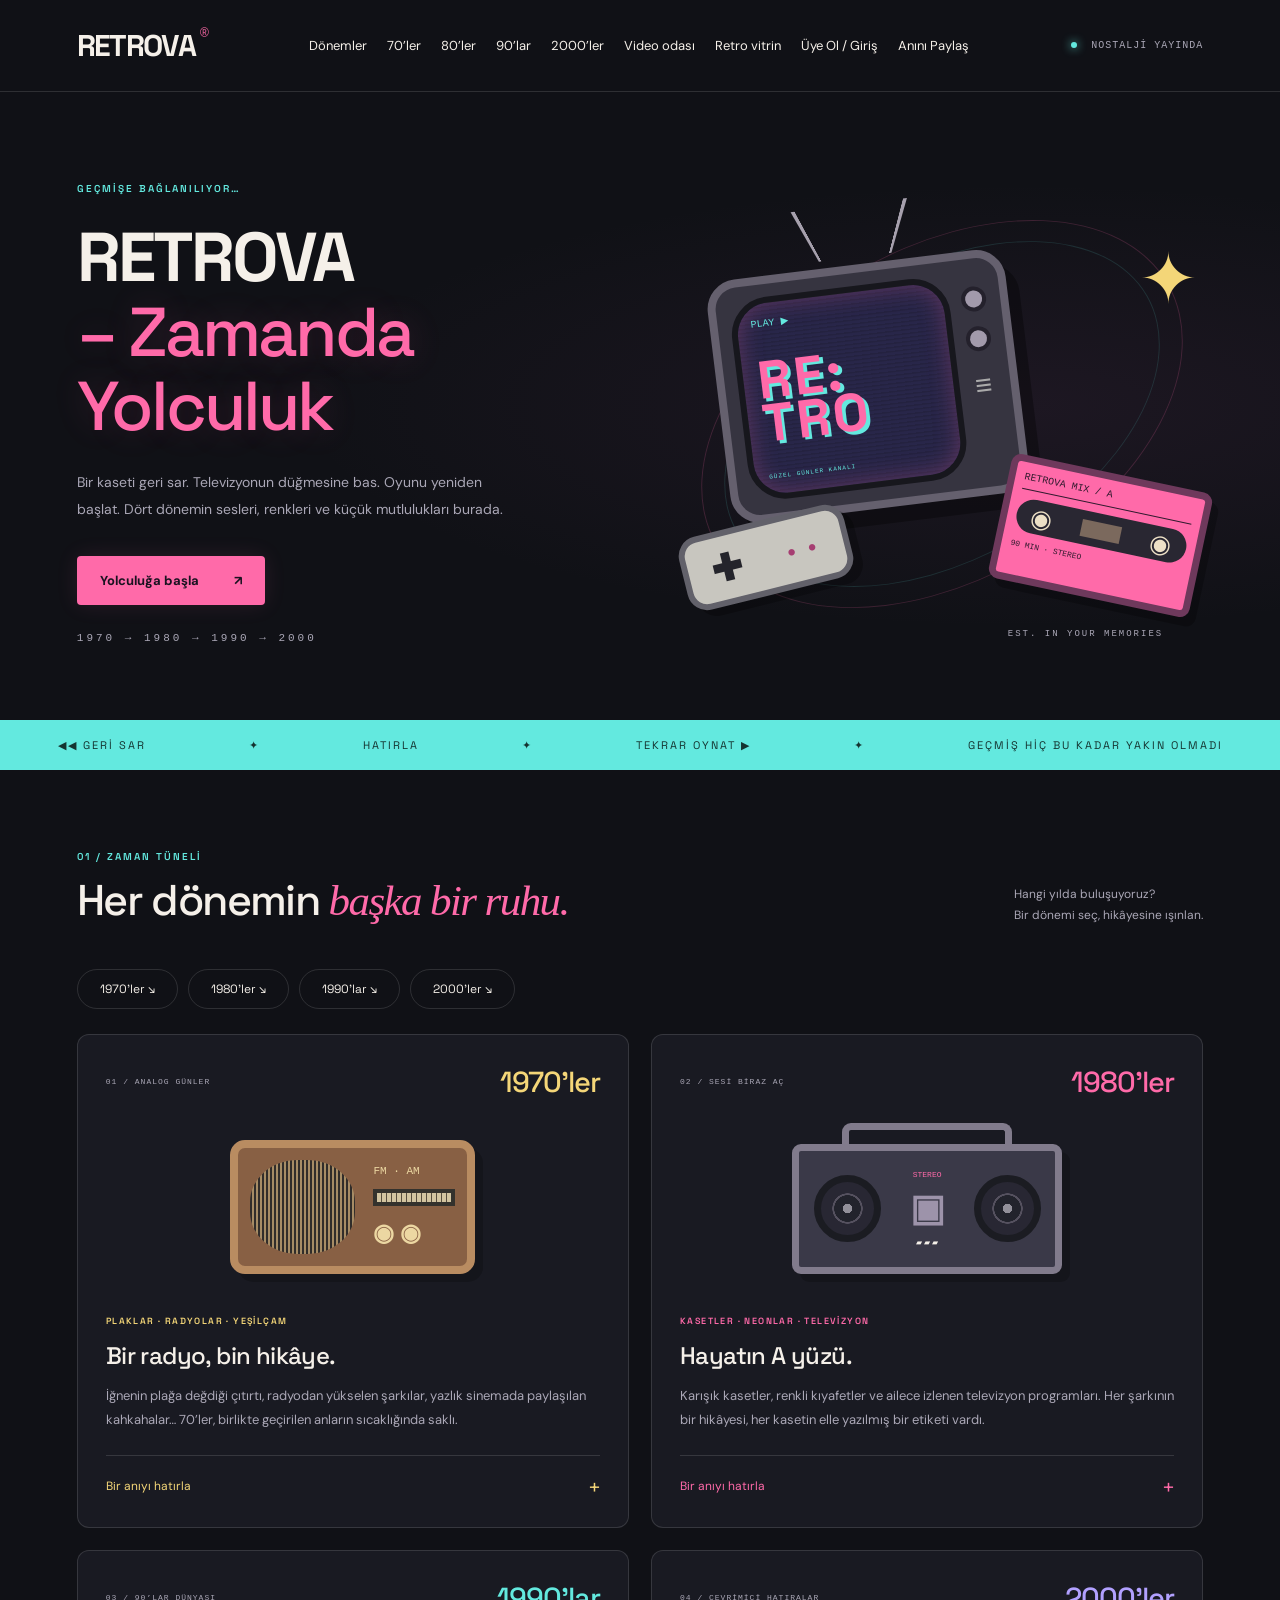
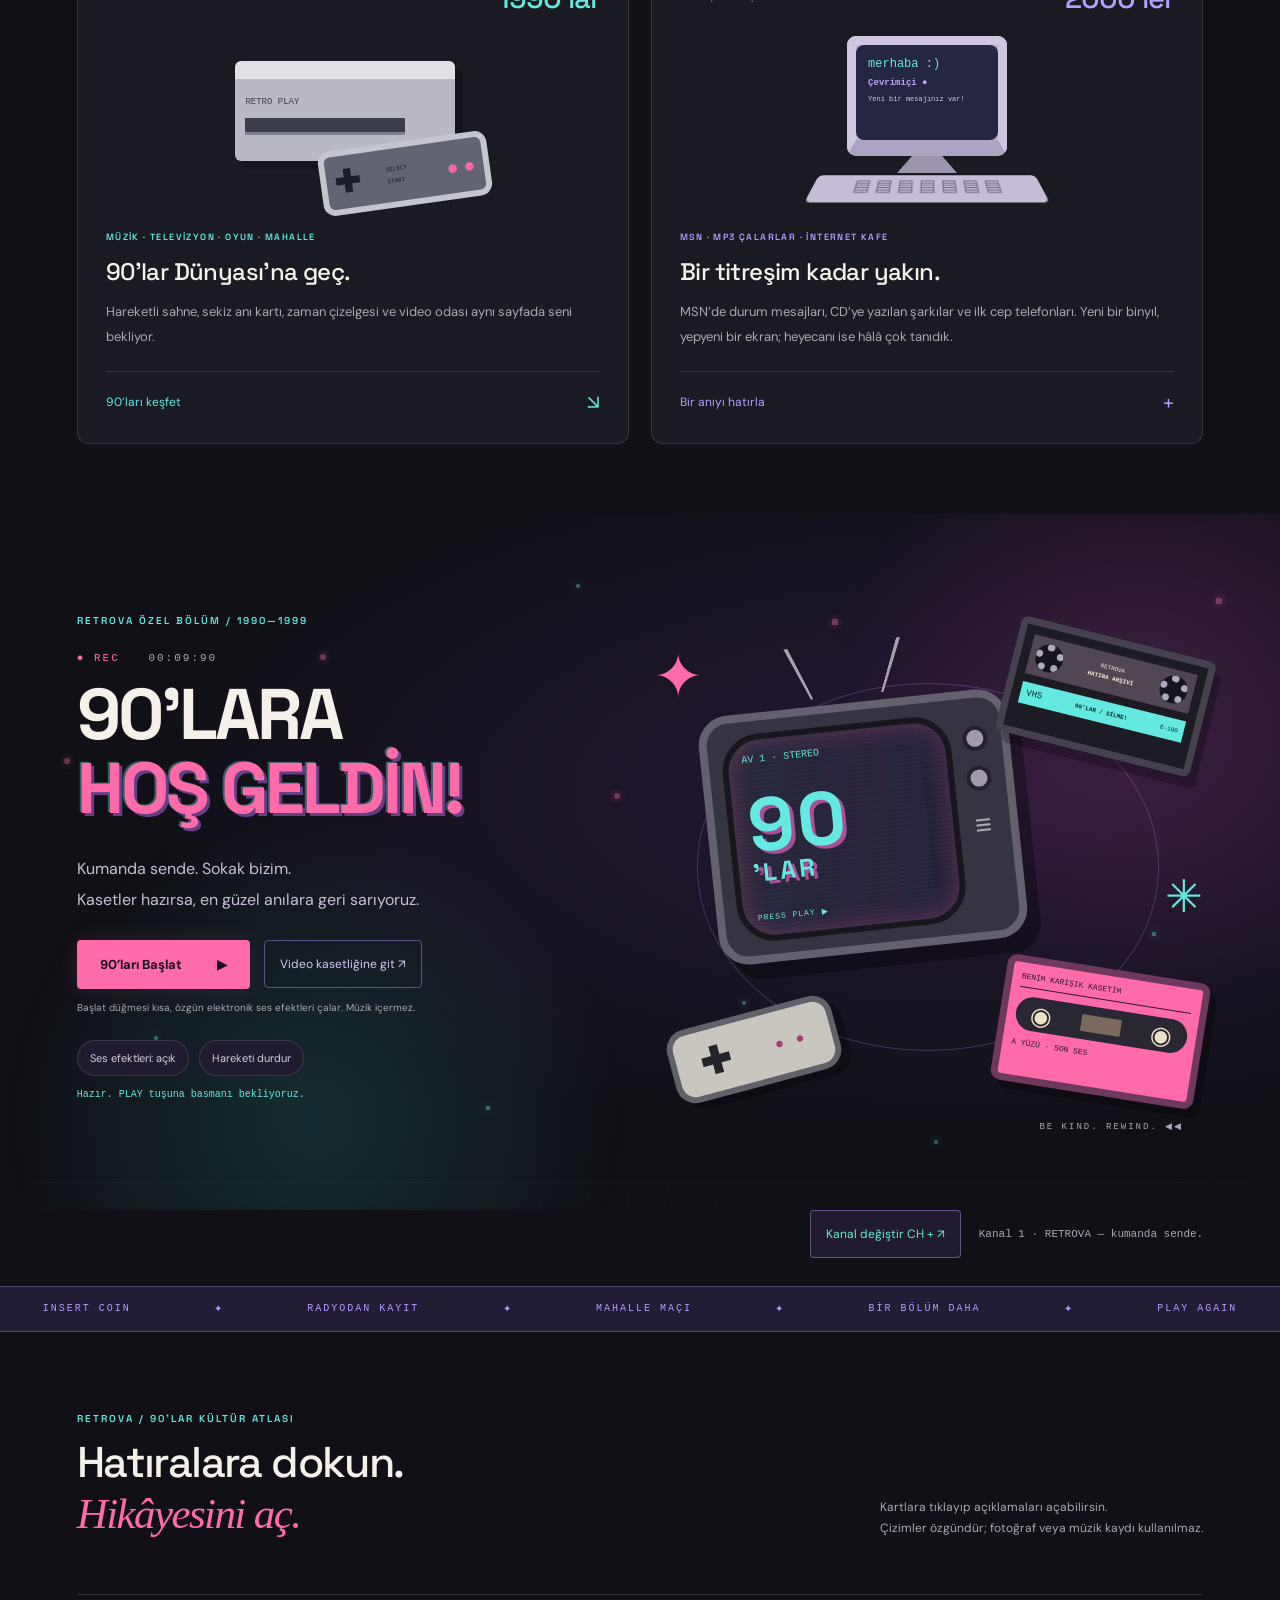
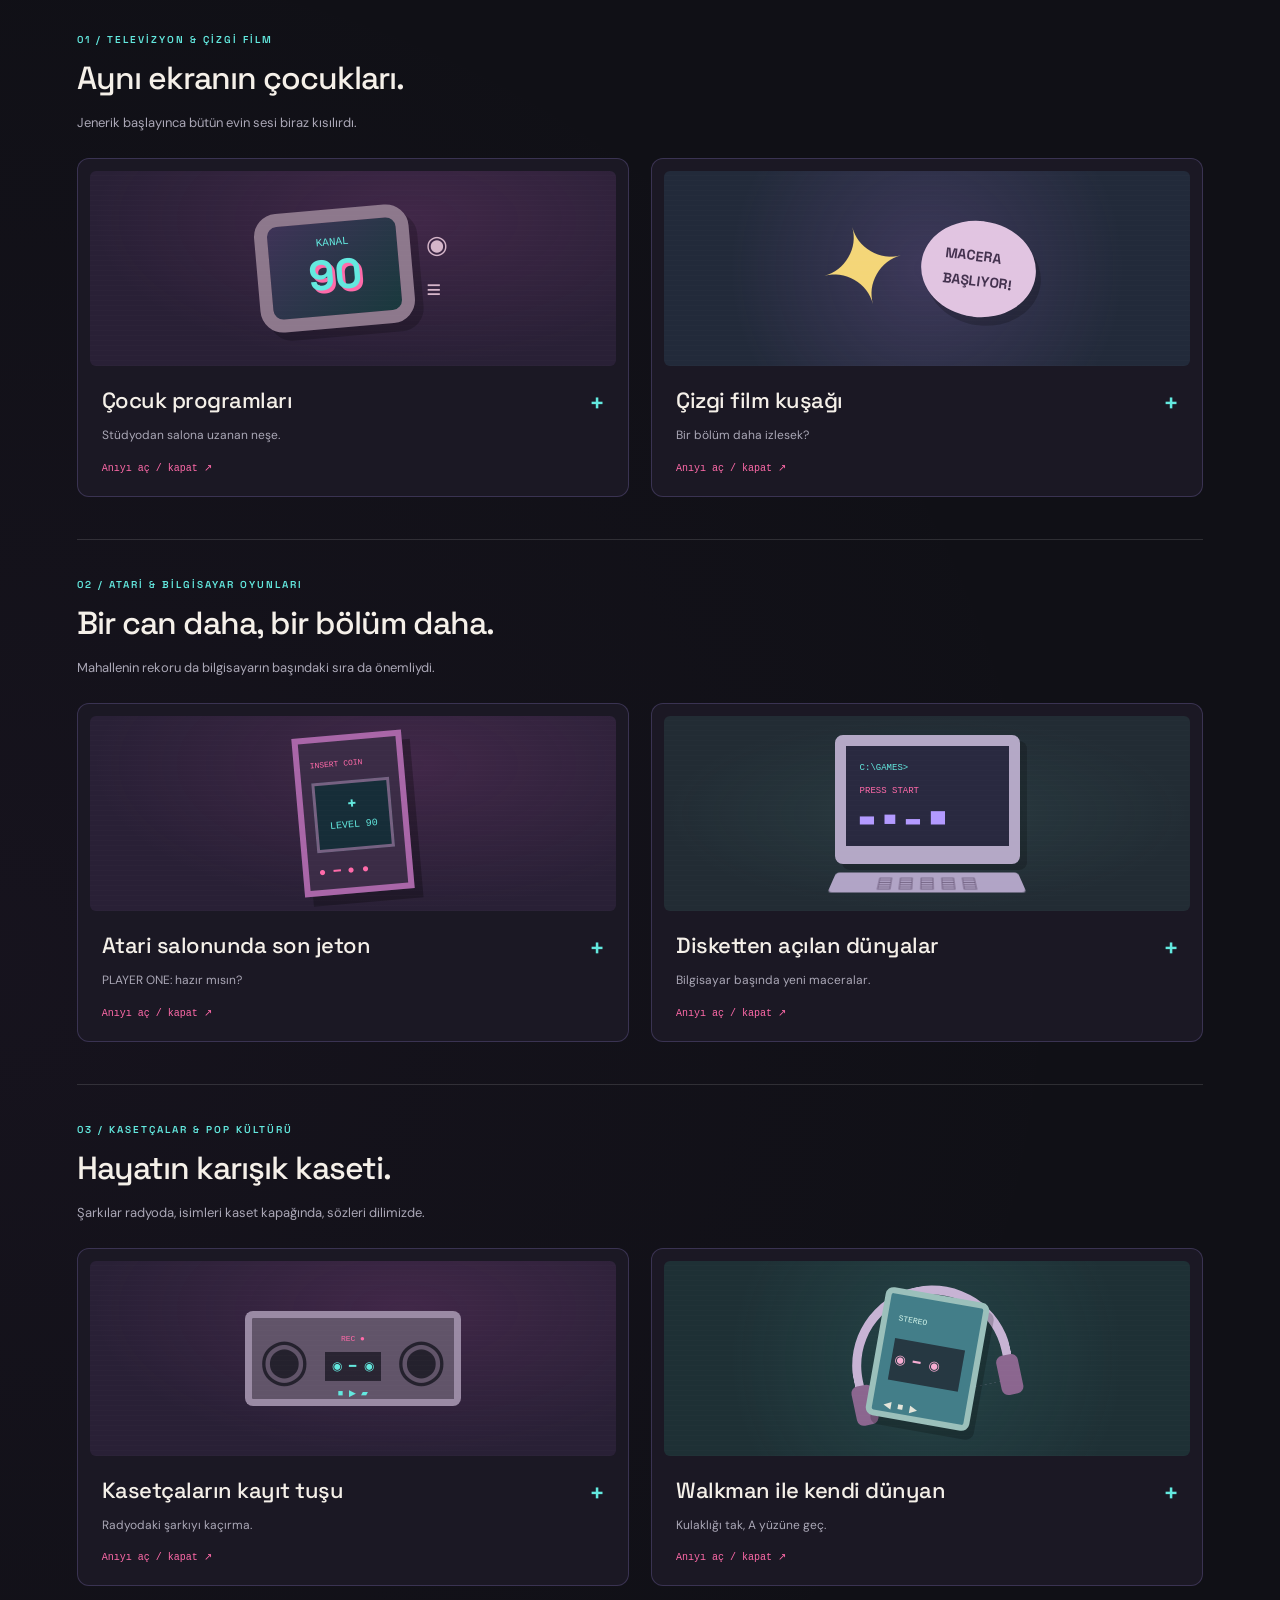
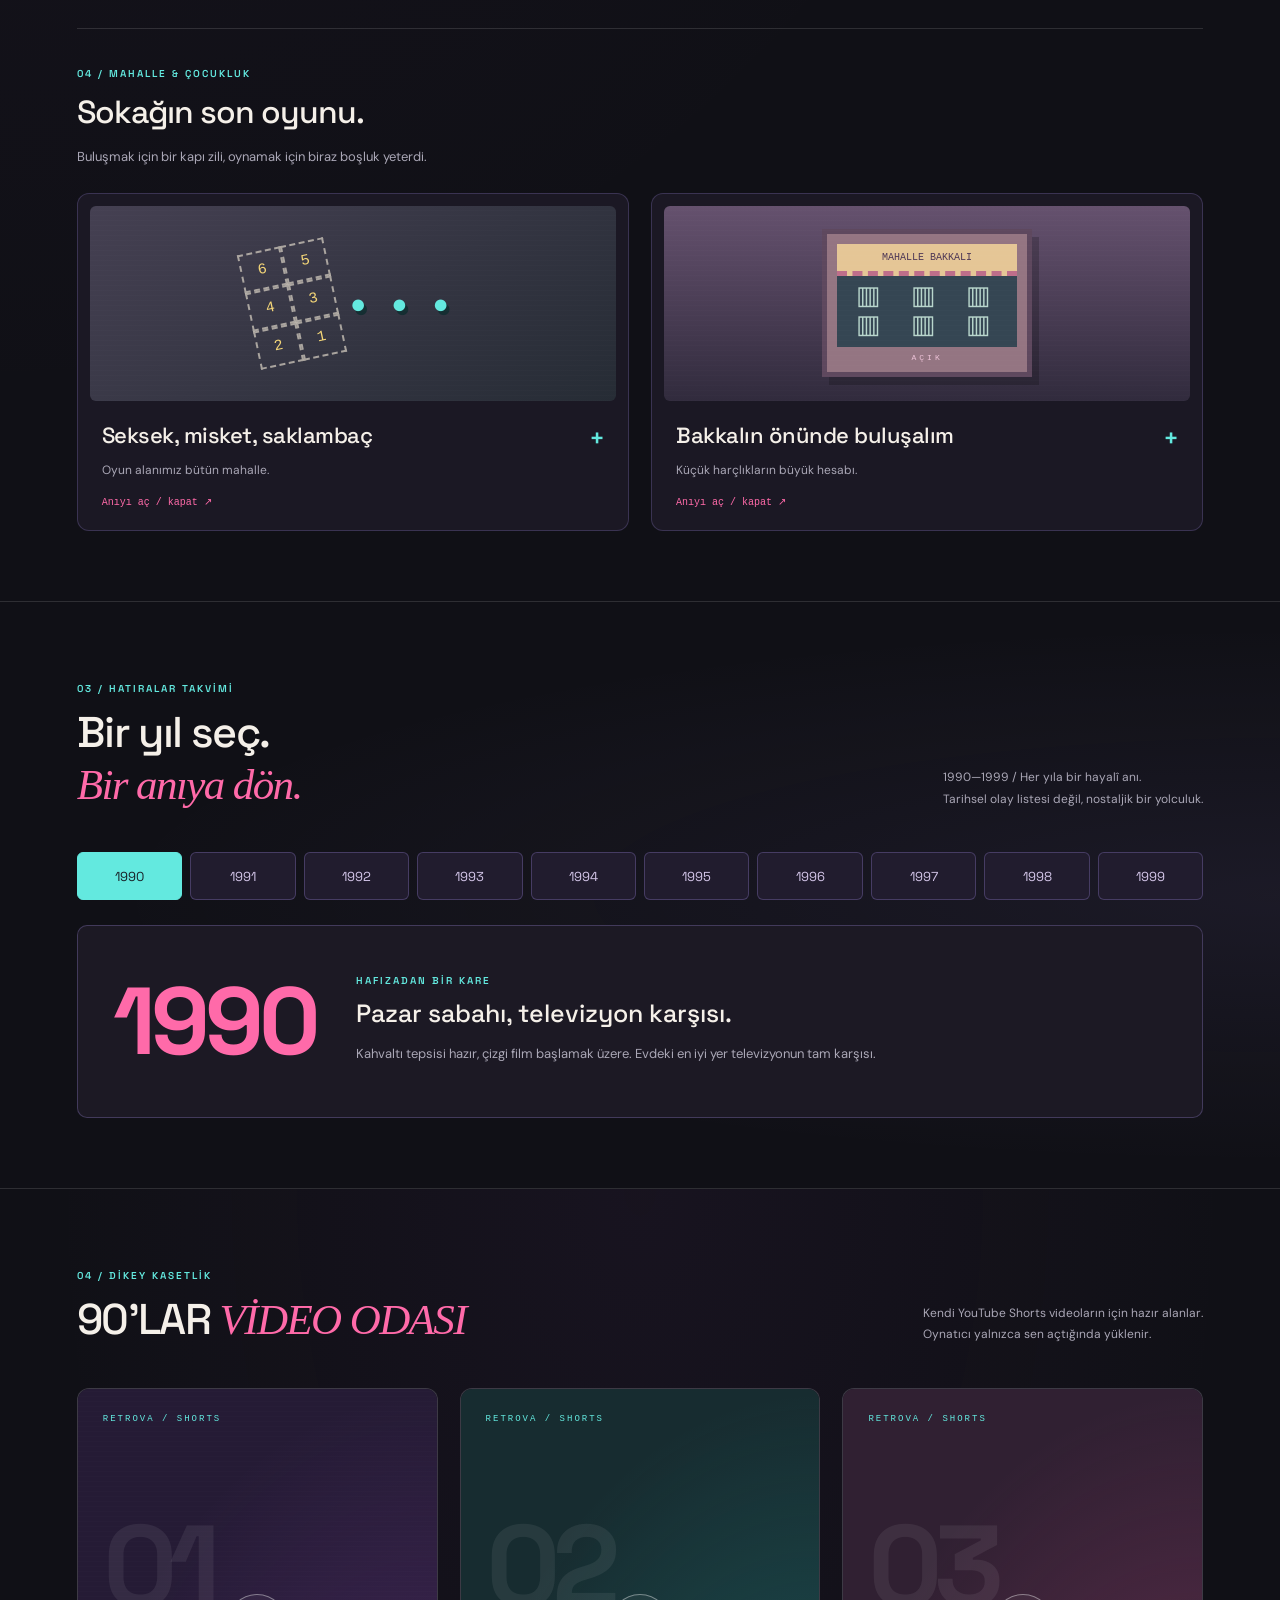
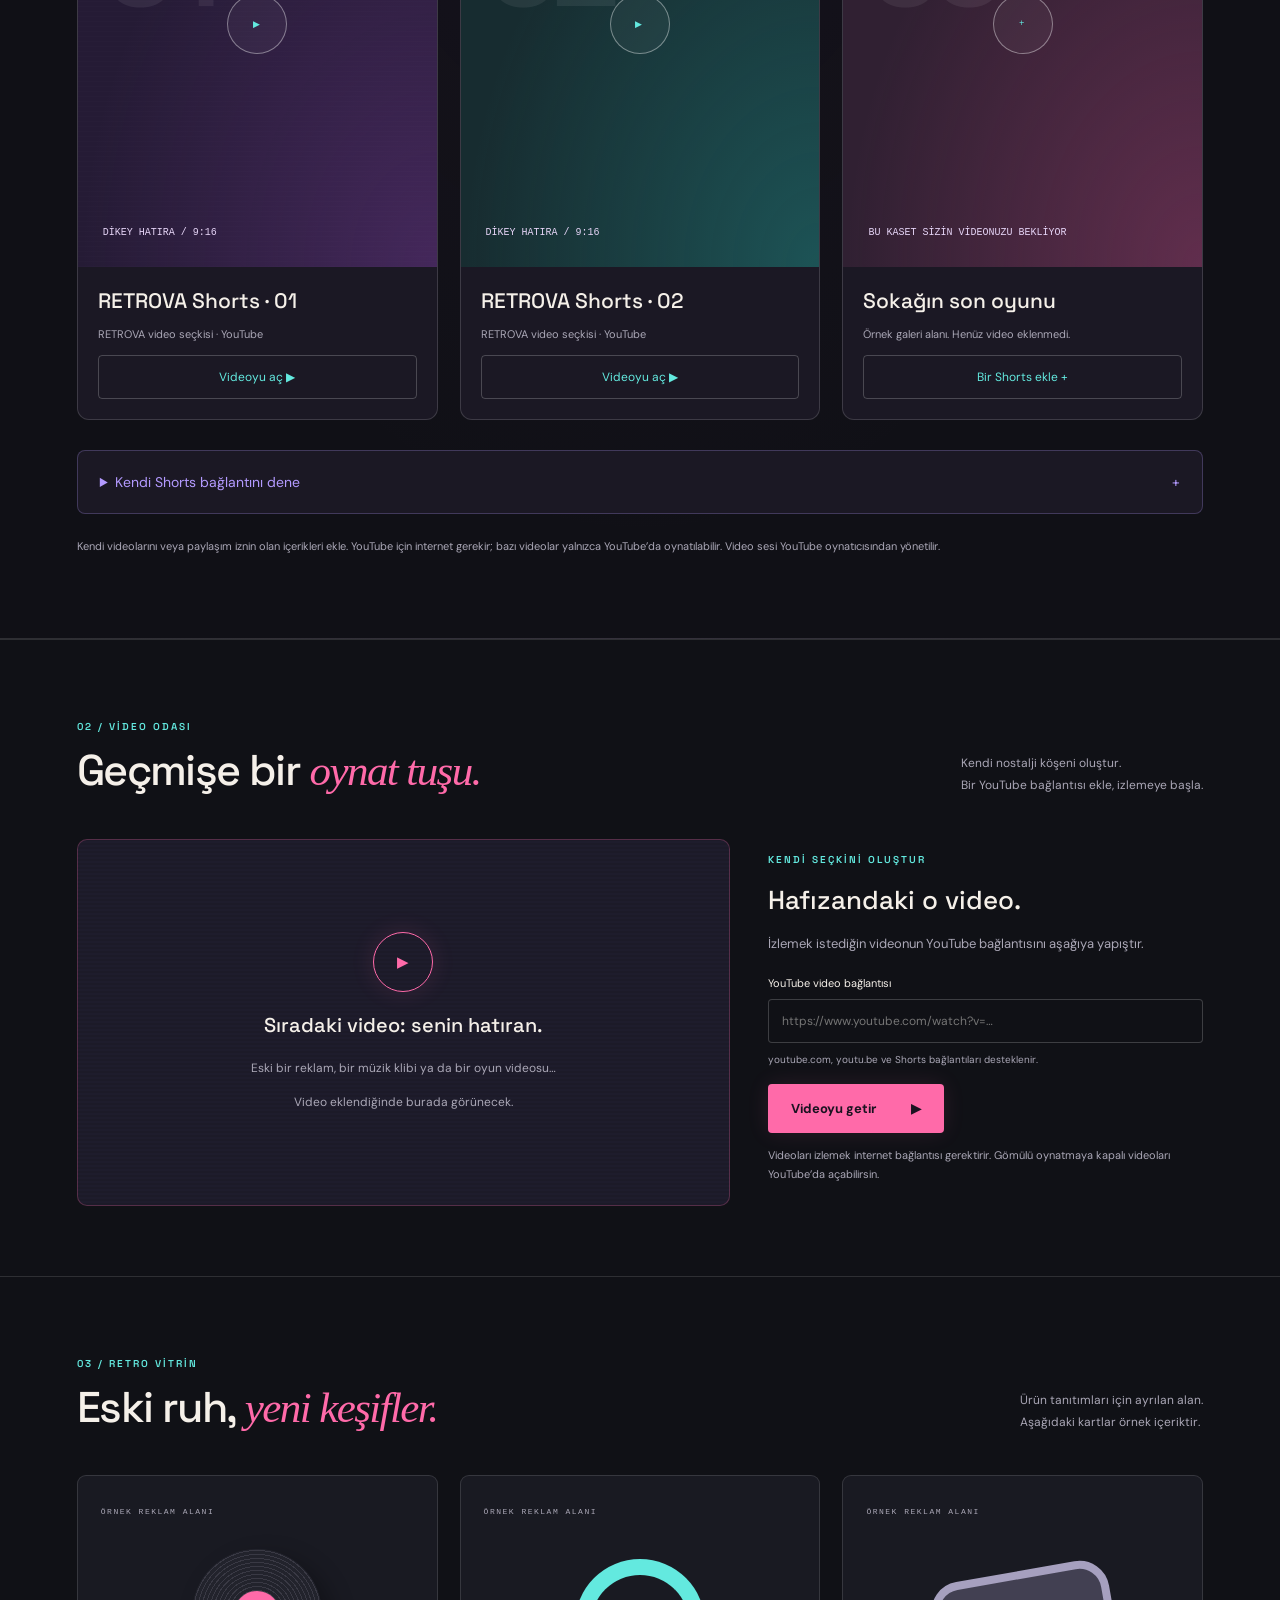
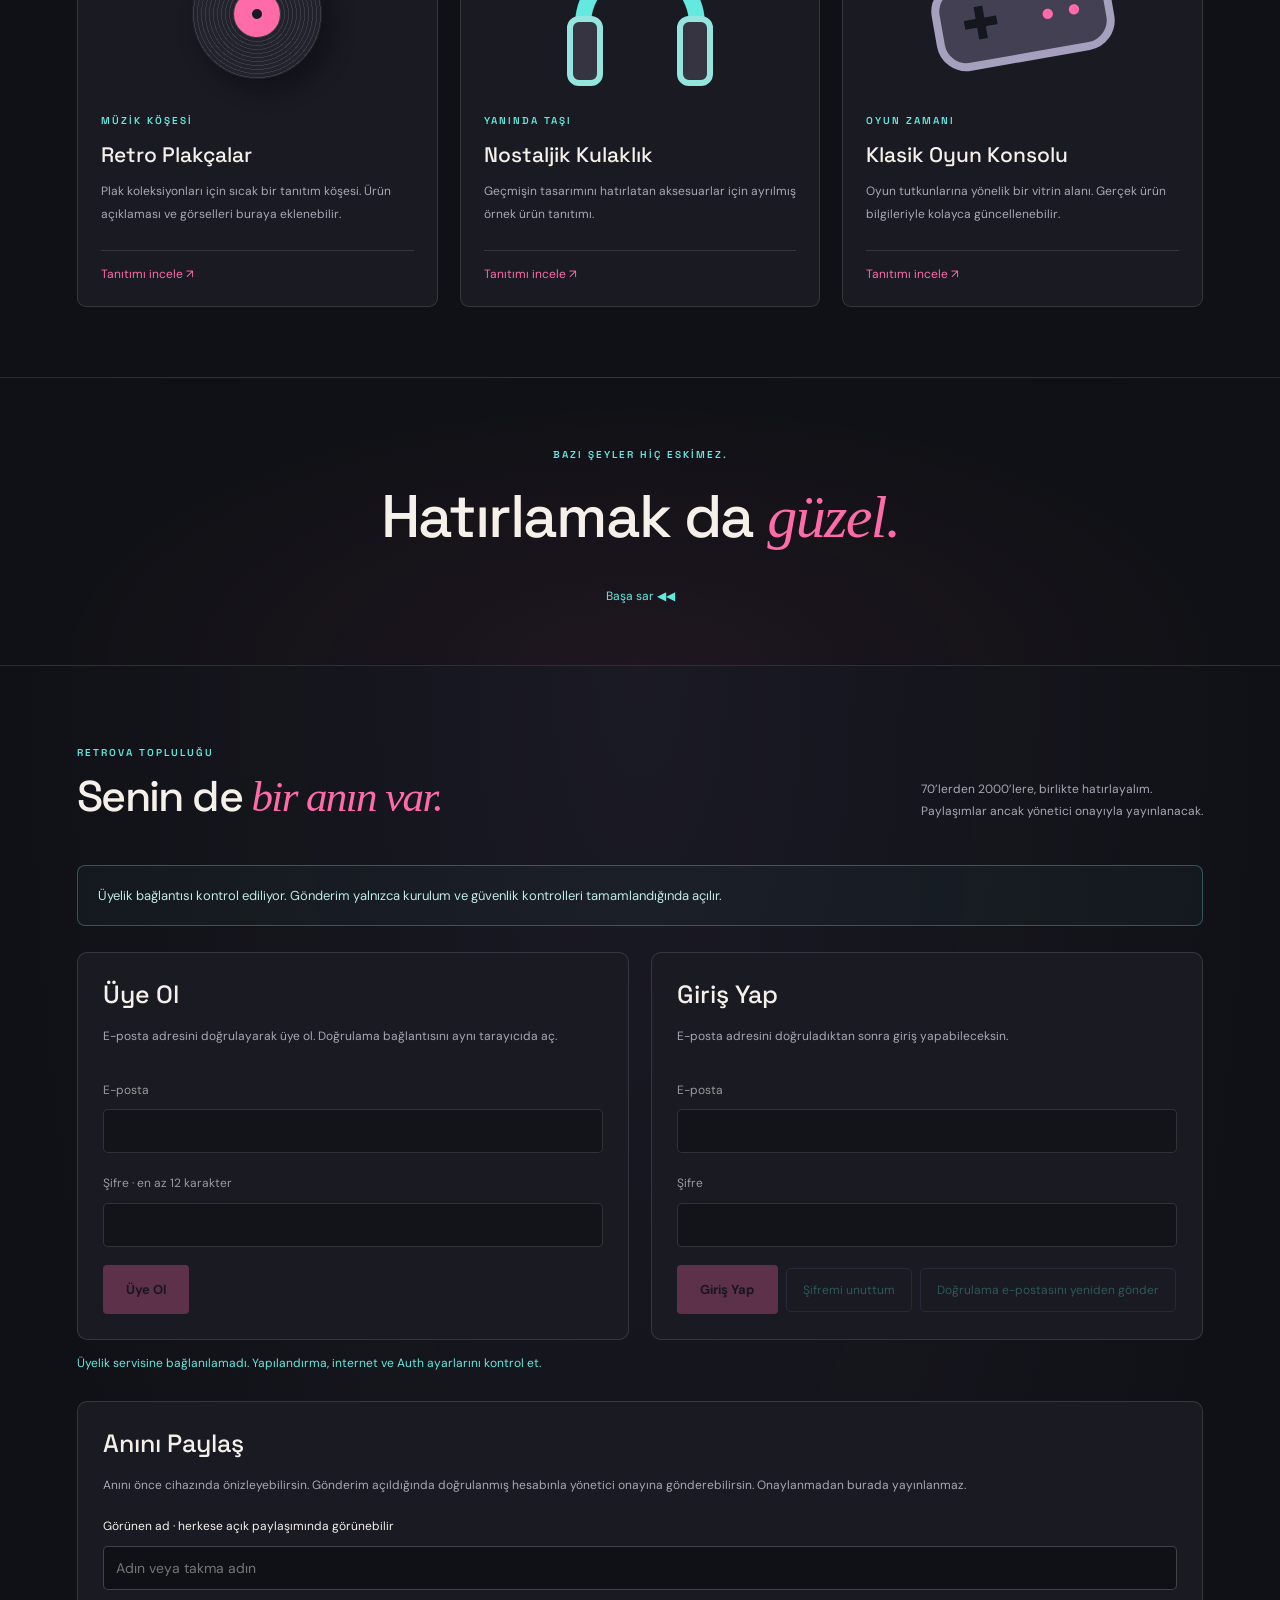
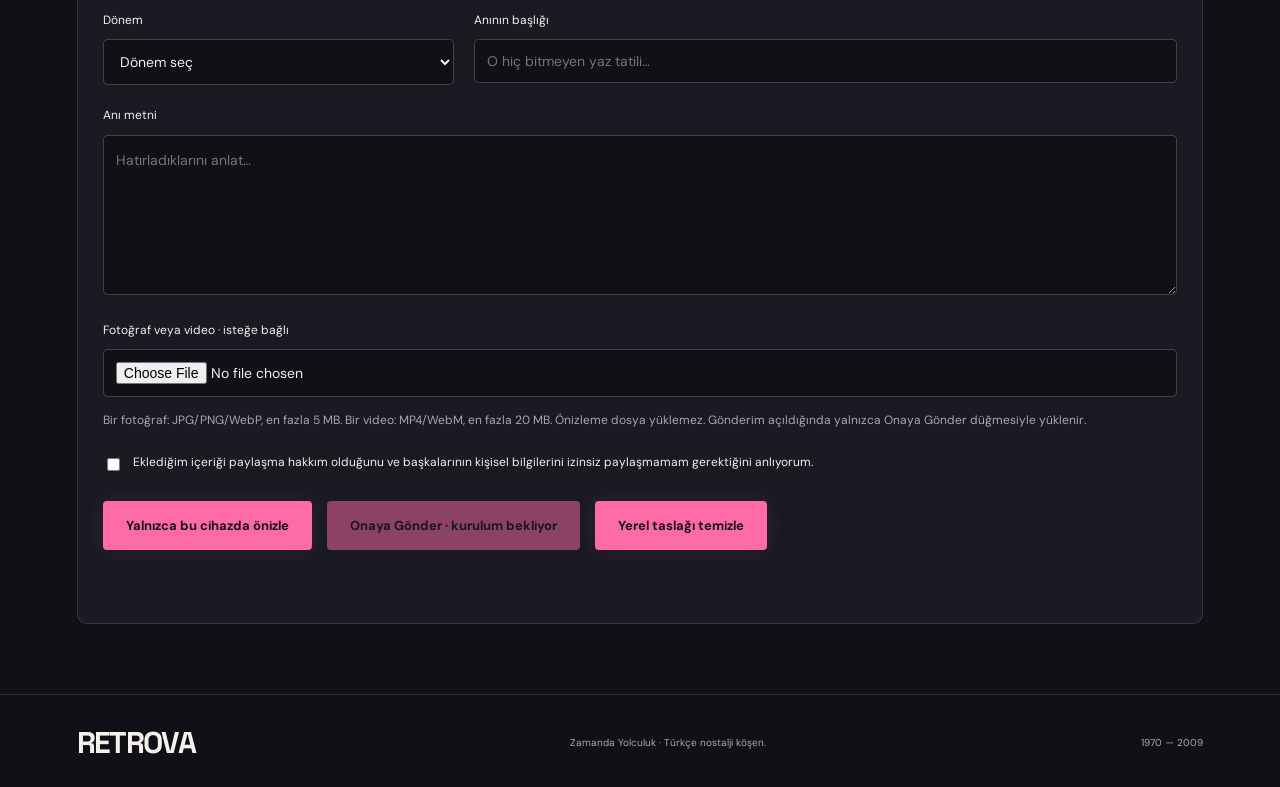
==== commit 55db2115: "RETROVA uyelik sistemi ve yayinlama ayarlari" ====
--- a/index.html
+++ b/index.html
@@ -9,12 +9,16 @@
   <link rel="stylesheet" href="90lar.css">
   <script src="script.js" defer></script>
   <script src="90lar.js" defer></script>
+  <link rel="stylesheet" href="uyelik.css">
+  <script src="supabase-config.js" defer></script>
+  <script src="uyelik-core.js" defer></script>
+  <script src="uyelik.js" defer></script>
 </head>
 <body>
   <a class="skip-link" href="#donemler">İçeriğe geç</a>
   <header class="header">
     <a class="logo" href="#baslangic">RETROVA<span>®</span></a>
-    <nav aria-label="Ana menü"><a href="#donemler">Dönemler</a><a href="#yetmis">70’ler</a><a href="#seksen">80’ler</a><a href="#dunya90">90’lar</a><a href="#ikibin">2000’ler</a><a href="#video">Video odası</a><a href="#vitrin">Retro vitrin</a></nav>
+    <nav aria-label="Ana menü"><a href="#donemler">Dönemler</a><a href="#yetmis">70’ler</a><a href="#seksen">80’ler</a><a href="#dunya90">90’lar</a><a href="#ikibin">2000’ler</a><a href="#video">Video odası</a><a href="#vitrin">Retro vitrin</a><a href="#uyelik">Üye Ol / Giriş</a><a href="#anini-paylas">Anını Paylaş</a></nav>
     <span class="on-air"><i></i> NOSTALJİ YAYINDA</span>
   </header>
   <main>
@@ -74,6 +78,17 @@
     <section class="section" id="vitrin"><div class="section-heading"><div><p class="eyebrow">03 / RETRO VİTRİN</p><h2>Eski ruh, <em>yeni keşifler.</em></h2></div><p>Ürün tanıtımları için ayrılan alan.<br>Aşağıdaki kartlar örnek içeriktir.</p></div><div class="products"><article class="product"><span class="ad-label">ÖRNEK REKLAM ALANI</span><div class="product-art vinyl" aria-hidden="true"><i></i></div><span class="tag">MÜZİK KÖŞESİ</span><h3>Retro Plakçalar</h3><p>Plak koleksiyonları için sıcak bir tanıtım köşesi. Ürün açıklaması ve görselleri buraya eklenebilir.</p><button class="product-button" data-product="Retro Plakçalar">Tanıtımı incele ↗</button></article><article class="product"><span class="ad-label">ÖRNEK REKLAM ALANI</span><div class="product-art headphones" aria-hidden="true"><i></i><b></b></div><span class="tag">YANINDA TAŞI</span><h3>Nostaljik Kulaklık</h3><p>Geçmişin tasarımını hatırlatan aksesuarlar için ayrılmış örnek ürün tanıtımı.</p><button class="product-button" data-product="Nostaljik Kulaklık">Tanıtımı incele ↗</button></article><article class="product"><span class="ad-label">ÖRNEK REKLAM ALANI</span><div class="product-art mini-game" aria-hidden="true"><span>✚</span><b>● ●</b></div><span class="tag">OYUN ZAMANI</span><h3>Klasik Oyun Konsolu</h3><p>Oyun tutkunlarına yönelik bir vitrin alanı. Gerçek ürün bilgileriyle kolayca güncellenebilir.</p><button class="product-button" data-product="Klasik Oyun Konsolu">Tanıtımı incele ↗</button></article></div></section>
     <section class="closing"><p class="eyebrow">BAZI ŞEYLER HİÇ ESKİMEZ.</p><h2>Hatırlamak da <em>güzel.</em></h2><a href="#baslangic">Başa sar ◀◀</a></section>
     
+
+<section class="section community-retrova" id="uyelik" aria-labelledby="community-title-heading">
+<div class="section-heading"><div><p class="eyebrow">RETROVA TOPLULUĞU</p><h2 id="community-title-heading">Senin de <em>bir anın var.</em></h2></div><p>70’lerden 2000’lere, birlikte hatırlayalım.<br>Paylaşımlar ancak yönetici onayıyla yayınlanacak.</p></div>
+<p id="community-notice" class="community-notice" role="status">Üyelik bağlantısı kontrol ediliyor. Gönderim yalnızca kurulum ve güvenlik kontrolleri tamamlandığında açılır.</p>
+<div class="community-auth-grid">
+<section class="community-panel" aria-labelledby="community-signup-heading"><h3 id="community-signup-heading">Üye Ol</h3><p>E-posta adresini doğrulayarak üye ol. Doğrulama bağlantısını aynı tarayıcıda aç.</p><form id="community-signup"><fieldset id="community-signup-fields" disabled><label for="community-signup-email">E-posta</label><input type="email" id="community-signup-email" name="email" autocomplete="email" required maxlength="254"><label for="community-signup-password">Şifre · en az 12 karakter</label><input type="password" id="community-signup-password" name="password" autocomplete="new-password" minlength="12" maxlength="128" required><button class="button primary" type="submit">Üye Ol</button></fieldset></form></section>
+<section class="community-panel" aria-labelledby="community-login-heading"><h3 id="community-login-heading">Giriş Yap</h3><p>E-posta adresini doğruladıktan sonra giriş yapabileceksin.</p><form id="community-login"><fieldset id="community-login-fields" disabled><label for="community-login-email">E-posta</label><input type="email" id="community-login-email" name="email" autocomplete="username" required maxlength="254"><label for="community-login-password">Şifre</label><input type="password" id="community-login-password" name="password" autocomplete="current-password" required maxlength="128"><button class="button primary" type="submit">Giriş Yap</button><button class="community-secondary" id="community-forgot" type="button">Şifremi unuttum</button><button class="community-secondary" id="community-resend" type="button">Doğrulama e-postasını yeniden gönder</button></fieldset></form></section></div>
+<form id="community-recovery" class="community-panel" hidden><h3>Yeni şifre belirle</h3><p>Yeni şifreni iki kez yaz. Bağlantıyı yenilediysen veya kapattıysan yeni bir şifre yenileme bağlantısı istemen gerekebilir.</p><fieldset id="community-recovery-fields" disabled><label for="community-new-password">Yeni şifre · en az 12 karakter</label><input id="community-new-password" type="password" autocomplete="new-password" minlength="12" maxlength="128" required><label for="community-new-password-confirm">Yeni şifre tekrar</label><input id="community-new-password-confirm" type="password" autocomplete="new-password" minlength="12" maxlength="128" required><button class="button primary" type="submit">Şifreyi Güncelle</button></fieldset></form><div id="community-session" hidden><p id="community-session-label"></p><button id="community-signout" type="button" class="button primary">Çıkış Yap</button></div><p id="community-auth-status" class="community-status" role="status"></p>
+<section class="community-panel community-share" id="anini-paylas" aria-labelledby="community-share-heading"><h3 id="community-share-heading">Anını Paylaş</h3><p>Anını önce cihazında önizleyebilirsin. Gönderim açıldığında doğrulanmış hesabınla yönetici onayına gönderebilirsin. Onaylanmadan burada yayınlanmaz.</p>
+<form id="community-draft"><label for="community-author">Görünen ad · herkese açık paylaşımında görünebilir</label><input id="community-author" maxlength="80" required autocomplete="nickname" placeholder="Adın veya takma adın"><div class="community-fields"><div><label for="community-era">Dönem</label><select id="community-era" required><option value="">Dönem seç</option value="1970">70’ler</option><option value="1980">80’ler</option><option value="1990">90’lar</option><option value="2000">2000’ler</option></select></div><div><label for="community-title">Anının başlığı</label><input id="community-title" maxlength="120" required placeholder="O hiç bitmeyen yaz tatili…"></div></div><label for="community-body">Anı metni</label><textarea id="community-body" maxlength="5000" required placeholder="Hatırladıklarını anlat…"></textarea><label for="community-file">Fotoğraf veya video · isteğe bağlı</label><input id="community-file" type="file" accept="image/jpeg,image/png,image/webp,video/mp4,video/webm" aria-describedby="community-file-help"><p id="community-file-help" class="community-help">Bir fotoğraf: JPG/PNG/WebP, en fazla 5 MB. Bir video: MP4/WebM, en fazla 20 MB. Önizleme dosya yüklemez. Gönderim açıldığında yalnızca Onaya Gönder düğmesiyle yüklenir.</p><label class="community-check"><input id="community-permission" type="checkbox" required><span>Eklediğim içeriği paylaşma hakkım olduğunu ve başkalarının kişisel bilgilerini izinsiz paylaşmamam gerektiğini anlıyorum.</span></label><div class="community-actions"><button id="community-preview-button" type="submit" class="button primary">Yalnızca bu cihazda önizle</button><button type="button" class="button primary" id="community-send" disabled>Onaya Gönder · kurulum bekliyor</button><button type="button" class="button primary" id="community-clear">Yerel taslağı temizle</button></div></form><p id="community-draft-status" class="community-status" role="status"></p><article id="community-preview" class="community-preview" aria-label="Gönderilmemiş yerel anı önizlemesi" hidden></article></section>
+</section>
   </main>
   <footer><a href="#baslangic" class="logo">RETROVA</a><p>Zamanda Yolculuk · Türkçe nostalji köşen.</p><span>1970 — 2009</span></footer>
   <dialog id="product-dialog"><button class="dialog-close" aria-label="Tanıtımı kapat">✕</button><p class="eyebrow">ÖRNEK ÜRÜN TANITIMI</p><h2 id="product-title"></h2><p>Bu kart, reklam bölümünün nasıl görüneceğini göstermek için hazırlanmıştır. Gerçek bir satış veya sponsor bağlantısı içermez.</p><p>Ürün fotoğrafı, açıklama, fiyat ve mağaza bağlantısı bu alana eklenebilir.</p><button class="button primary dialog-done">Tamam</button></dialog>
--- a/uyelik.css
+++ b/uyelik.css
@@ -0,0 +1,19 @@
+/* Üyelik ve paylaşım taslağı; mevcut dönem stillerinden bağımsızdır. */
+.community-retrova{border-top:1px solid var(--line);background:radial-gradient(ellipse at top,#b39aff10,transparent 70%)}
+.community-notice{padding:18px 20px;border:1px solid #63e9df50;border-radius:8px;background:#63e9df08;color:#c1e9e3;font-size:13px;line-height:1.8}
+.community-auth-grid{display:grid;grid-template-columns:1fr 1fr;gap:22px;margin-top:26px}
+.community-panel{border:1px solid var(--line);padding:25px;border-radius:10px;background:var(--panel);min-width:0}
+.community-panel h3{font:500 25px 'Space Grotesk';margin:0 0 15px}.community-panel p,.community-retrova .community-help{font-size:12px;line-height:1.9;color:var(--muted)}
+.community-retrova fieldset{margin:0;padding:0;border:0;min-width:0}.community-retrova label{font-size:12px;line-height:1.7}
+.community-retrova input,.community-retrova textarea,.community-retrova select{width:100%;color:var(--text);border:1px solid #ffffff35;border-radius:5px;background:#101116;padding:12px;font:14px 'DM Sans',sans-serif}
+.community-retrova textarea{resize:vertical;min-height:160px;line-height:1.8}.community-retrova input[type=checkbox]{width:auto;margin-right:8px}
+.community-retrova button{margin-top:18px}.community-retrova button:disabled{opacity:.5;cursor:not-allowed;box-shadow:none}.community-retrova fieldset:disabled{opacity:.6}
+.community-share{margin-top:25px}.community-fields{display:grid;grid-template-columns:1fr 2fr;gap:20px}.community-actions{display:flex;align-items:center;gap:15px;flex-wrap:wrap}
+.community-retrova .community-status{color:var(--cyan);font-size:12px;line-height:1.9;overflow-wrap:anywhere;min-height:24px}
+.community-check{display:flex;align-items:start;gap:5px}.community-check input{margin-top:6px}
+.community-preview{border:1px solid #b39aff60;background:#b39aff08;padding:22px;border-radius:8px;margin-top:24px;overflow-wrap:anywhere}.community-preview h4{font:500 22px 'Space Grotesk';margin:12px 0}.community-preview p{white-space:pre-wrap}.community-preview img,.community-preview video{display:block;max-width:100%;max-height:360px;border-radius:7px;margin-top:15px}.community-preview>small{color:var(--pink);font:10px monospace}
+@media(max-width:700px){.community-auth-grid,.community-fields{grid-template-columns:minmax(0,1fr)}.community-panel{padding:20px}.community-retrova .section-heading{display:block}}
+
+.community-secondary{display:inline-block;background:transparent;border:1px solid #b39aff60;color:var(--cyan);padding:12px 16px;border-radius:5px;font:12px 'DM Sans',sans-serif;min-height:44px;margin-left:8px}
+.community-retrova .community-status p{color:inherit;overflow-wrap:anywhere}
+@media(max-width:700px){.community-secondary{margin-left:0;width:100%}.community-actions>.button{width:100%;justify-content:center}}
